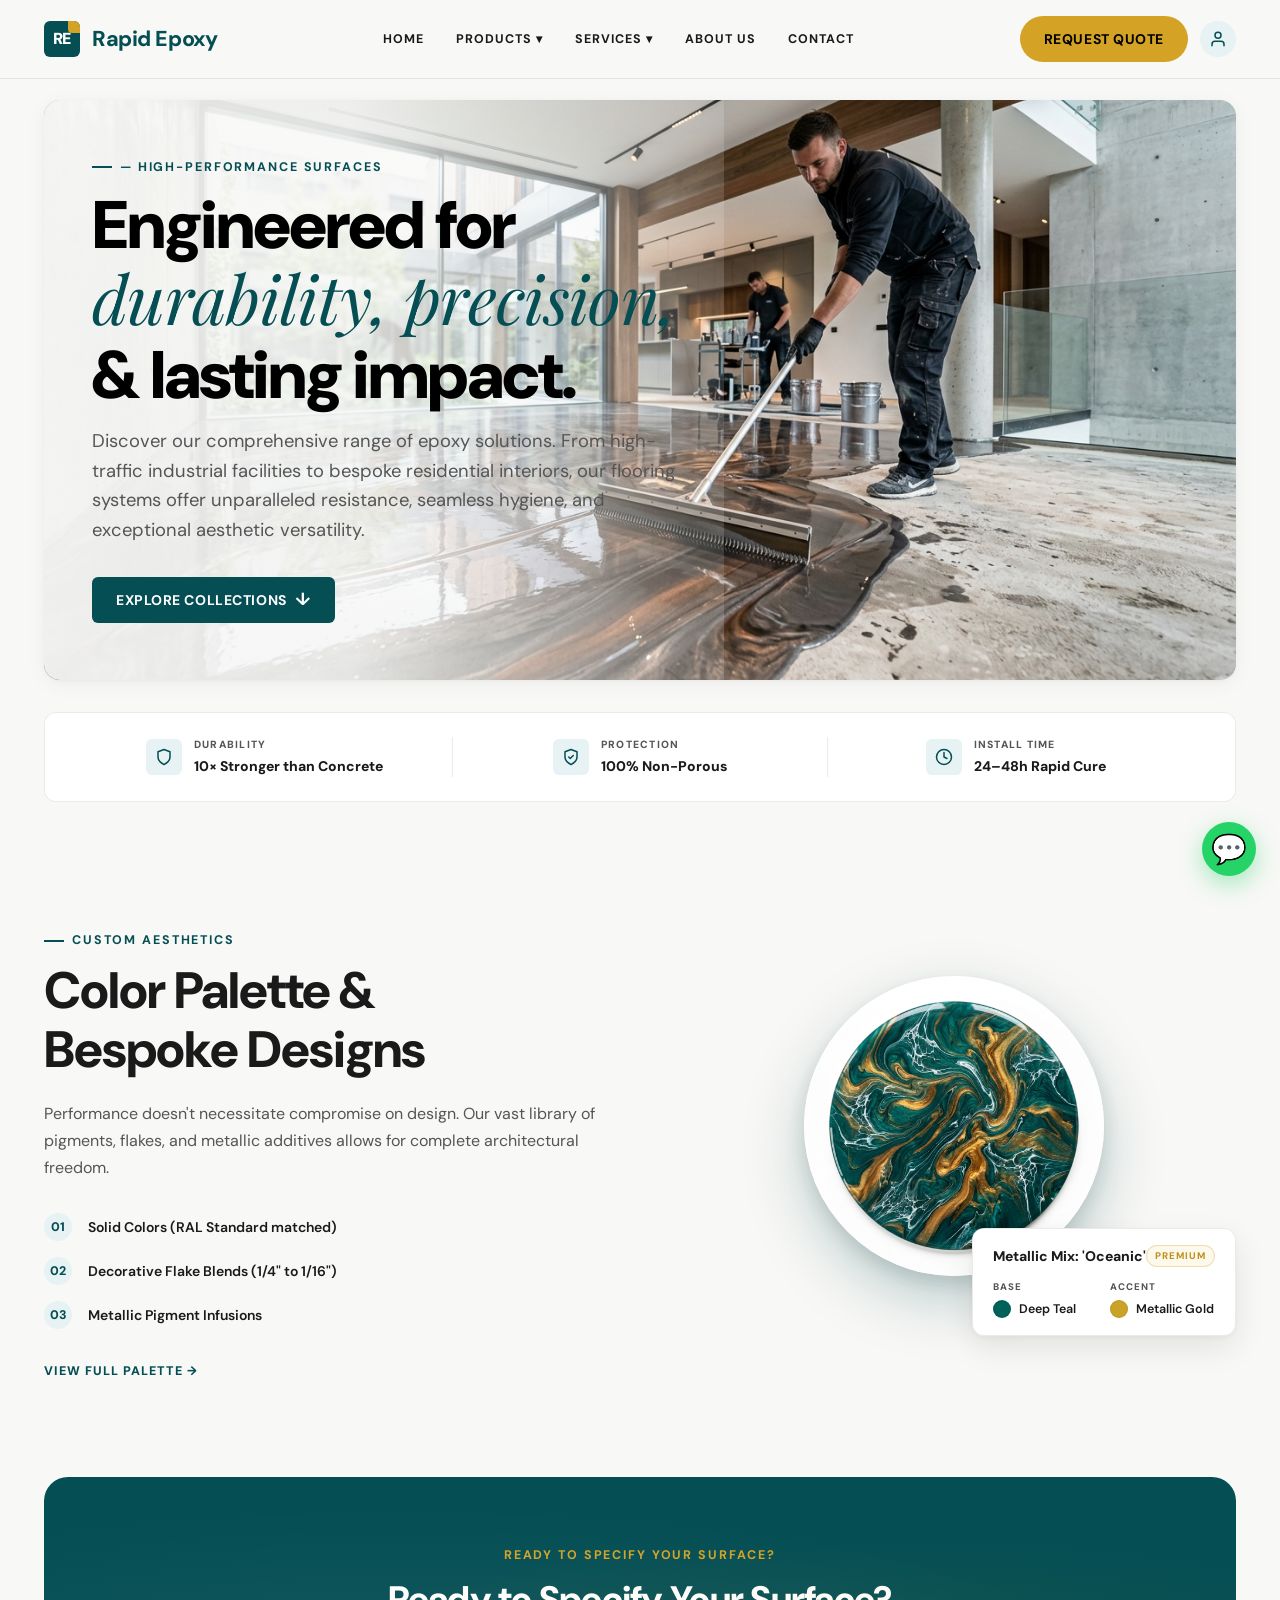
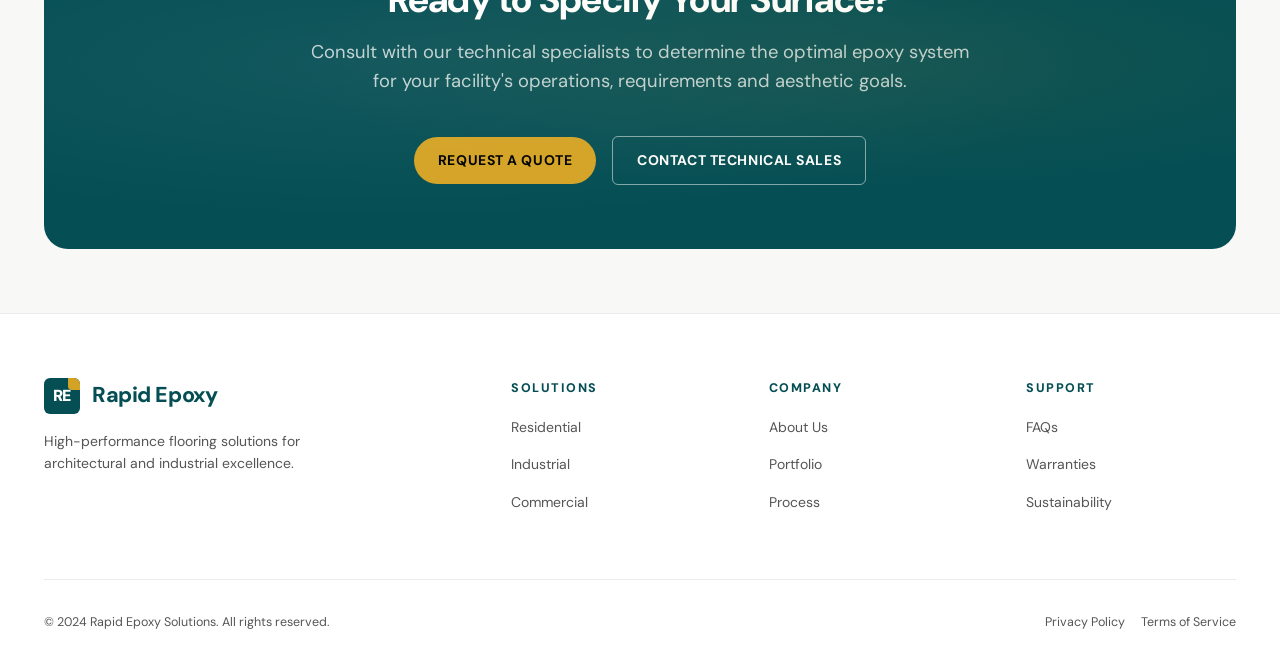
==== index.html @ b54d0909 "hero: two-tone headline font (bold black + Playfair italic teal #044E54)" ====
<!DOCTYPE html>
<html lang="en">
<head>
  <meta charset="UTF-8">
  <meta name="viewport" content="width=device-width, initial-scale=1.0">
  <title>Rapid Epoxy — Home</title>
  <meta name="description" content="Melbourne's trusted epoxy flooring specialists. High-grade garage flake systems, metallic resin pours, and diamond-ground concrete resurfacing with a 10-year warranty.">

  <!-- Google Fonts: DM Sans + Playfair Display (italic accent) -->
  <link rel="preconnect" href="https://fonts.googleapis.com">
  <link rel="preconnect" href="https://fonts.gstatic.com" crossorigin>
  <link href="https://fonts.googleapis.com/css2?family=DM+Sans:ital,opsz,wght@0,9..40,100..1000;1,9..40,100..1000&family=Playfair+Display:ital@1&display=swap" rel="stylesheet">

  <!-- CSS -->
  <link rel="stylesheet" href="css/tokens.css">
  <link rel="stylesheet" href="css/main.css">

  <style>
    /* ─── Homepage-specific styles ─── */

    /* ── Stats Bar ── */
    .stats-bar {
      background: var(--color-surface);
      border: 1px solid var(--color-border);
      border-radius: var(--radius-md);
      padding: var(--space-6) var(--space-8);
      display: flex;
      align-items: center;
      justify-content: center;
      gap: 0;
      margin-top: var(--space-8);
      margin-bottom: var(--space-12);
    }

    .stats-item {
      display: flex;
      align-items: center;
      gap: var(--space-3);
      padding: 0 var(--space-8);
      flex: 1;
      justify-content: center;
    }

    .stats-item + .stats-item {
      border-left: 1px solid var(--color-border);
    }

    .stats-icon {
      width: 36px; height: 36px;
      border-radius: var(--radius-sm);
      background: var(--color-teal-light);
      color: var(--color-teal);
      display: flex;
      align-items: center;
      justify-content: center;
      flex-shrink: 0;
    }

    .stats-icon svg {
      width: 18px; height: 18px;
      stroke: currentColor;
      fill: none;
      stroke-width: 2;
      stroke-linecap: round;
      stroke-linejoin: round;
    }

    .stats-label {
      font-size: 0.65rem;
      font-weight: 800;
      letter-spacing: 0.12em;
      text-transform: uppercase;
      color: var(--color-muted);
      margin-bottom: 1px;
    }

    .stats-value {
      font-size: var(--text-sm);
      font-weight: 800;
      color: var(--color-ink);
    }

    /* ── Application Categories ── */
    .section-categories {
      padding: var(--space-4) 0 var(--space-20);
      background: var(--color-base);
    }

    .categories-header {
      margin-bottom: var(--space-10);
    }

    .categories-grid {
      display: grid;
      grid-template-columns: repeat(3, 1fr);
      gap: var(--space-6);
    }

    .category-card {
      background: var(--color-surface);
      border-radius: var(--radius-md);
      border: 1px solid var(--color-border);
      overflow: hidden;
      box-shadow: var(--shadow-card);
      transition: transform var(--dur-base) var(--ease-out),
                  box-shadow var(--dur-base) var(--ease-out);
      display: flex;
      flex-direction: column;
      text-decoration: none;
    }

    .category-card:hover {
      transform: translateY(-6px);
      box-shadow: var(--shadow-hover);
    }

    .category-img-wrap {
      width: 100%;
      height: 200px;
      overflow: hidden;
    }

    .category-img {
      width: 100%; height: 100%;
      object-fit: cover;
      transition: transform var(--dur-slow) var(--ease-out);
    }

    .category-card:hover .category-img {
      transform: scale(1.06);
    }

    .category-body {
      padding: var(--space-6);
      display: flex;
      flex-direction: column;
      flex: 1;
    }

    .category-title-row {
      display: flex;
      align-items: center;
      justify-content: space-between;
      margin-bottom: var(--space-3);
    }

    .category-title {
      font-size: var(--text-lg);
      font-weight: 800;
      color: var(--color-ink);
    }

    .category-arrow {
      width: 28px; height: 28px;
      border-radius: 50%;
      background: var(--color-teal-light);
      color: var(--color-teal);
      display: flex;
      align-items: center;
      justify-content: center;
      font-size: 0.85rem;
      transition: background var(--dur-fast), color var(--dur-fast);
      flex-shrink: 0;
    }

    .category-card:hover .category-arrow {
      background: var(--color-teal);
      color: #FFF;
    }

    .category-desc {
      font-size: var(--text-sm);
      color: var(--color-muted);
      line-height: 1.55;
      margin-bottom: var(--space-5);
      flex: 1;
    }

    .category-tags {
      display: flex;
      gap: var(--space-2);
      flex-wrap: wrap;
    }

    .category-tag {
      font-size: 0.65rem;
      font-weight: 800;
      letter-spacing: 0.08em;
      text-transform: uppercase;
      padding: 3px 10px;
      border-radius: var(--radius-pill);
      background: var(--color-teal-light);
      color: var(--color-teal);
    }

    .category-tag.tag-gold {
      background: var(--color-gold-light);
      color: var(--color-gold-hover);
    }

    /* ── Colour Palette Section ── */
    .section-palette {
      padding: var(--space-20) 0;
      background: var(--color-base);
    }

    .palette-grid {
      display: grid;
      grid-template-columns: 1fr 1fr;
      gap: var(--space-16);
      align-items: center;
    }

    .palette-content {
      display: flex;
      flex-direction: column;
    }

    .palette-title {
      font-size: var(--text-3xl);
      font-weight: 800;
      color: var(--color-ink);
      letter-spacing: -0.02em;
      line-height: 1.15;
      margin-bottom: var(--space-5);
    }

    .palette-desc {
      font-size: var(--text-base);
      color: var(--color-muted);
      line-height: 1.7;
      margin-bottom: var(--space-8);
    }

    .palette-options {
      display: flex;
      flex-direction: column;
      gap: var(--space-4);
      margin-bottom: var(--space-8);
    }

    .palette-option {
      display: flex;
      align-items: center;
      gap: var(--space-4);
    }

    .palette-option-num {
      width: 28px; height: 28px;
      border-radius: 50%;
      background: var(--color-teal-light);
      color: var(--color-teal);
      font-size: var(--text-xs);
      font-weight: 800;
      display: flex;
      align-items: center;
      justify-content: center;
      flex-shrink: 0;
    }

    .palette-option-text {
      font-size: var(--text-sm);
      font-weight: 600;
      color: var(--color-ink);
    }

    .palette-view-link {
      display: inline-flex;
      align-items: center;
      gap: var(--space-2);
      font-size: var(--text-xs);
      font-weight: 800;
      letter-spacing: 0.08em;
      text-transform: uppercase;
      color: var(--color-teal);
      transition: gap var(--dur-fast);
    }

    .palette-view-link:hover {
      gap: var(--space-3);
    }

    .palette-visual {
      position: relative;
      display: flex;
      align-items: center;
      justify-content: center;
      padding-bottom: 60px;
    }

    .palette-orb {
      width: 300px;
      height: 300px;
      border-radius: 50%;
      overflow: hidden;
      box-shadow: 0 24px 60px rgba(4, 78, 84, 0.25), 0 8px 20px rgba(0,0,0,0.12);
      flex-shrink: 0;
      animation: floatOrb 5s ease-in-out infinite;
    }

    .palette-orb img {
      width: 100%;
      height: 100%;
      object-fit: cover;
    }

    @keyframes floatOrb {
      0%, 100% { transform: translateY(0); }
      50% { transform: translateY(-12px); }
    }

    .palette-chip-card {
      position: absolute;
      bottom: 0;
      right: 0;
      background: var(--color-surface);
      border: 1px solid var(--color-border);
      border-radius: var(--radius-md);
      padding: var(--space-4) var(--space-5);
      box-shadow: var(--shadow-hover);
      min-width: 200px;
    }

    .chip-card-label {
      display: flex;
      align-items: center;
      justify-content: space-between;
      margin-bottom: var(--space-3);
    }

    .chip-card-name {
      font-size: var(--text-sm);
      font-weight: 800;
      color: var(--color-ink);
    }

    .chip-badge-premium {
      font-size: 0.6rem;
      font-weight: 800;
      letter-spacing: 0.1em;
      text-transform: uppercase;
      background: var(--color-gold-light);
      color: var(--color-gold-hover);
      padding: 2px 8px;
      border-radius: var(--radius-pill);
      border: 1px solid rgba(212,163,37,0.3);
    }

    .chip-swatches {
      display: grid;
      grid-template-columns: 1fr 1fr;
      gap: var(--space-3);
    }

    .chip-swatch-group {
      display: flex;
      flex-direction: column;
      gap: var(--space-1);
    }

    .chip-swatch-label {
      font-size: 0.6rem;
      font-weight: 800;
      letter-spacing: 0.1em;
      text-transform: uppercase;
      color: var(--color-muted);
    }

    .chip-swatch {
      display: flex;
      align-items: center;
      gap: var(--space-2);
    }

    .chip-dot {
      width: 18px; height: 18px;
      border-radius: 50%;
      border: 1px solid var(--color-border);
      flex-shrink: 0;
    }

    .chip-dot-label {
      font-size: var(--text-xs);
      font-weight: 600;
      color: var(--color-ink);
    }

    /* ── CTA Banner ── */
    .section-cta {
      padding: var(--space-4) 0 var(--space-16);
      background: var(--color-base);
    }

    .cta-container {
      background: var(--color-teal);
      border-radius: var(--radius-xl);
      padding: var(--space-16) var(--space-12);
      text-align: center;
      position: relative;
      overflow: hidden;
    }

    .cta-container::before {
      content: '';
      position: absolute;
      inset: 0;
      background: radial-gradient(ellipse at 30% 50%, rgba(255,255,255,0.06) 0%, transparent 60%),
                  radial-gradient(ellipse at 70% 50%, rgba(212,163,37,0.08) 0%, transparent 50%);
      pointer-events: none;
    }

    .cta-eyebrow {
      display: inline-block;
      font-size: var(--text-xs);
      font-weight: 700;
      letter-spacing: 0.15em;
      text-transform: uppercase;
      color: var(--color-gold);
      margin-bottom: var(--space-3);
    }

    .cta-title {
      font-size: var(--text-2xl);
      font-weight: 800;
      color: #FFFFFF;
      line-height: 1.2;
      margin-bottom: var(--space-4);
      letter-spacing: -0.02em;
    }

    .cta-desc {
      font-size: var(--text-md);
      color: rgba(255,255,255,0.75);
      max-width: 52ch;
      margin: 0 auto var(--space-10);
      line-height: 1.6;
    }

    .cta-actions {
      display: flex;
      align-items: center;
      justify-content: center;
      gap: var(--space-4);
      flex-wrap: wrap;
    }

    .btn-outline-white {
      border: 1.5px solid rgba(255,255,255,0.5);
      color: #FFFFFF;
      background: transparent;
    }

    .btn-outline-white:hover {
      border-color: #FFFFFF;
      background: rgba(255,255,255,0.1);
      transform: translateY(-2px);
    }

    /* Responsive */
    @media (max-width: 1024px) {
      .palette-grid { grid-template-columns: 1fr; gap: var(--space-10); }
      .palette-orb { width: 240px; height: 240px; }
    }

    @media (max-width: 768px) {
      /* stats-bar: centered column with proper spacing */
      .stats-bar {
        display: flex;
        flex-direction: column;
        align-items: center;
        gap: 0;
        padding: 8px 16px;
        margin-top: 20px;
        margin-bottom: 24px;
        border-radius: var(--radius-md);
      }

      .stats-item {
        display: flex;
        flex-direction: column;
        align-items: center;
        justify-content: center;
        text-align: center;
        gap: 0;
        padding: 40px 16px 28px;   /* big top gap (divider→icon), smaller bottom */
        flex: none;
        width: 100%;
        border-left: none;
        position: relative;
      }

      .stats-item + .stats-item {
        border-left: none;
      }

      /* Centered divider line between each stat */
      .stats-item:not(:last-child)::after {
        content: '';
        position: absolute;
        bottom: 0;
        left: 20%;
        width: 60%;
        height: 1px;
        background: var(--color-border);
      }

      .stats-icon {
        width: 36px;
        height: 36px;
        margin-bottom: 6px;   /* tight icon-to-label gap */
      }

      .stats-icon svg {
        width: 16px;
        height: 16px;
      }

      .stats-label {
        font-size: 0.6rem;
        letter-spacing: 0.12em;
        margin-bottom: 4px;
        text-align: center;
      }

      .stats-value {
        font-size: var(--text-sm);
        font-weight: 800;
        text-align: center;
        line-height: 1.3;
      }

      /* other sections */
      .categories-grid { grid-template-columns: 1fr; }
      .palette-orb { width: 200px; height: 200px; }
      .palette-chip-card { position: static; margin-top: var(--space-6); }
      .palette-visual { padding-bottom: 0; flex-direction: column; }
      .section-categories { padding: var(--space-10) 0 var(--space-14); }
      .section-palette { padding: var(--space-10) 0; }
      .section-cta { padding: var(--space-4) 0 var(--space-10); }
    }
  </style>
</head>
<body>

  <!-- ═══════════════════════════════════════
       HEADER & NAVIGATION
  ═══════════════════════════════════════ -->
  <header class="site-header" id="header">
    <div class="container header-inner">
      <!-- Logo -->
      <a href="index.html" class="logo-brand" aria-label="Rapid Epoxy Home">
        <div class="logo-monogram">RE</div>
        <span>Rapid Epoxy</span>
      </a>

      <!-- Desktop Nav -->
      <nav aria-label="Primary Navigation">
        <ul class="nav-menu">
          <li><a href="index.html" class="nav-link active">Home</a></li>
          <li><a href="products.html" class="nav-link">Products ▾</a></li>
          <li><a href="services.html" class="nav-link">Services ▾</a></li>
          <li><a href="about.html" class="nav-link">About Us</a></li>
          <li><a href="contact.html" class="nav-link">Contact</a></li>
        </ul>
      </nav>

      <!-- Header Actions -->
      <div style="display:flex; align-items:center; gap:var(--space-3);">
        <a href="contact.html" class="btn btn-gold">Request Quote</a>
        <!-- Avatar icon -->
        <a href="account.html" style="width:36px;height:36px;border-radius:50%;background:var(--color-teal-light);display:flex;align-items:center;justify-content:center;cursor:pointer;text-decoration:none;" aria-label="Account">
          <svg width="18" height="18" viewBox="0 0 24 24" fill="none" stroke="var(--color-teal)" stroke-width="2" stroke-linecap="round" stroke-linejoin="round">
            <path d="M20 21v-2a4 4 0 0 0-4-4H8a4 4 0 0 0-4 4v2"/><circle cx="12" cy="7" r="4"/>
          </svg>
        </a>
      </div>

      <!-- Mobile Toggle -->
      <button class="mobile-toggle nav-toggle" id="mobileToggle" aria-label="Toggle mobile menu">
        <svg id="iconHamburger" width="20" height="20" viewBox="0 0 24 24" fill="none" stroke="currentColor" stroke-width="2.5" stroke-linecap="round" stroke-linejoin="round">
          <line x1="3" y1="6" x2="21" y2="6"/><line x1="3" y1="12" x2="21" y2="12"/><line x1="3" y1="18" x2="21" y2="18"/>
        </svg>
        <svg id="iconClose" width="20" height="20" viewBox="0 0 24 24" fill="none" stroke="currentColor" stroke-width="2.5" stroke-linecap="round" stroke-linejoin="round" style="display:none;">
          <line x1="18" y1="6" x2="6" y2="18"/><line x1="6" y1="6" x2="18" y2="18"/>
        </svg>
      </button>
    </div>
  </header>

  <!-- Mobile Menu Drawer Overlay -->
  <div class="mobile-menu-overlay mobile-nav" id="mobileMenu">
    <a href="index.html" class="mobile-nav-link">Home</a>
    <a href="products.html" class="mobile-nav-link">Products &amp; Finishes</a>
    <a href="services.html" class="mobile-nav-link">Our Services</a>
    <a href="about.html" class="mobile-nav-link">About Us</a>
    <a href="contact.html" class="mobile-nav-link">Contact Us</a>
    <a href="contact.html" class="btn btn-gold" style="margin-top:var(--space-4);">Request Quote</a>
  </div>

  <main id="main-content">

    <!-- ═══════════════════════════════════════
         HERO SECTION
    ═══════════════════════════════════════ -->
    <section class="hero-section" id="hero">
      <div class="container">

        <!-- Hero Media Wrap -->
        <div class="hero-media-wrap">
          <img src="img/hero_epoxy.jpg" alt="Architectural Metallic Epoxy Floor Pour" class="hero-img">

          <div class="hero-overlay-content">
            <span class="eyebrow">— High-Performance Surfaces</span>
            <h1 class="hero-headline">Engineered for<br><span class="hero-headline-script">durability, precision,</span><br>& lasting impact.</h1>
            <p class="hero-sub">
              Discover our comprehensive range of epoxy solutions. From high-traffic industrial facilities to bespoke residential interiors, our flooring systems offer unparalleled resistance, seamless hygiene, and exceptional aesthetic versatility.
            </p>
            <div>
              <a href="products.html" class="btn btn-teal">
                Explore Collections <span style="font-size:1.1rem; line-height:1;">↓</span>
              </a>
            </div>
          </div>
        </div>

        <!-- Stats Bar -->
        <div class="stats-bar reveal" data-delay="1">
          <div class="stats-item">
            <div class="stats-icon">
              <svg viewBox="0 0 24 24"><path d="M12 22s8-4 8-10V5l-8-3-8 3v7c0 6 8 10 8 10z"/></svg>
            </div>
            <div>
              <div class="stats-label">Durability</div>
              <div class="stats-value">10× Stronger than Concrete</div>
            </div>
          </div>

          <div class="stats-item">
            <div class="stats-icon">
              <svg viewBox="0 0 24 24"><path d="M12 22s8-4 8-10V5l-8-3-8 3v7c0 6 8 10 8 10z"/><path d="M9 12l2 2 4-4"/></svg>
            </div>
            <div>
              <div class="stats-label">Protection</div>
              <div class="stats-value">100% Non-Porous</div>
            </div>
          </div>

          <div class="stats-item">
            <div class="stats-icon">
              <svg viewBox="0 0 24 24"><circle cx="12" cy="12" r="10"/><polyline points="12 6 12 12 16 14"/></svg>
            </div>
            <div>
              <div class="stats-label">Install Time</div>
              <div class="stats-value">24–48h Rapid Cure</div>
            </div>
          </div>
        </div>

      </div>
    </section>


    <!-- ═══════════════════════════════════════
         COLOUR PALETTE & BESPOKE DESIGNS
    ═══════════════════════════════════════ -->
    <section class="section-palette" id="palette">
      <div class="container">
        <div class="palette-grid">

          <!-- Content -->
          <div class="palette-content reveal">
            <span class="eyebrow">Custom Aesthetics</span>
            <h2 class="palette-title">Color Palette &amp;<br>Bespoke Designs</h2>
            <p class="palette-desc">
              Performance doesn't necessitate compromise on design. Our vast library of pigments, flakes, and metallic additives allows for complete architectural freedom.
            </p>

            <div class="palette-options">
              <div class="palette-option">
                <div class="palette-option-num">01</div>
                <span class="palette-option-text">Solid Colors (RAL Standard matched)</span>
              </div>
              <div class="palette-option">
                <div class="palette-option-num">02</div>
                <span class="palette-option-text">Decorative Flake Blends (1/4&quot; to 1/16&quot;)</span>
              </div>
              <div class="palette-option">
                <div class="palette-option-num">03</div>
                <span class="palette-option-text">Metallic Pigment Infusions</span>
              </div>
            </div>

            <a href="products.html#colours" class="palette-view-link">
              View Full Palette →
            </a>
          </div>

          <!-- Visual -->
          <div class="palette-visual reveal" data-delay="2">
            <div class="palette-orb">
              <img src="img/metallic_epoxy.jpg" alt="Metallic Oceanic Epoxy Resin Mix">
            </div>

            <!-- Floating colour chip card -->
            <div class="palette-chip-card">
              <div class="chip-card-label">
                <span class="chip-card-name">Metallic Mix: 'Oceanic'</span>
                <span class="chip-badge-premium">Premium</span>
              </div>
              <div class="chip-swatches">
                <div class="chip-swatch-group">
                  <span class="chip-swatch-label">Base</span>
                  <div class="chip-swatch">
                    <div class="chip-dot" style="background:#00605A;"></div>
                    <span class="chip-dot-label">Deep Teal</span>
                  </div>
                </div>
                <div class="chip-swatch-group">
                  <span class="chip-swatch-label">Accent</span>
                  <div class="chip-swatch">
                    <div class="chip-dot" style="background:#C9A227;"></div>
                    <span class="chip-dot-label">Metallic Gold</span>
                  </div>
                </div>
              </div>
            </div>
          </div>

        </div>
      </div>
    </section>

    <!-- ═══════════════════════════════════════
         CTA BANNER
    ═══════════════════════════════════════ -->
    <section class="section-cta" id="cta">
      <div class="container">
        <div class="cta-container reveal">
          <span class="cta-eyebrow">Ready to specify your surface?</span>
          <h2 class="cta-title">Ready to Specify Your Surface?</h2>
          <p class="cta-desc">
            Consult with our technical specialists to determine the optimal epoxy system for your facility's operations, requirements and aesthetic goals.
          </p>
          <div class="cta-actions">
            <a href="about.html#contact" class="btn btn-gold">Request a Quote</a>
            <a href="about.html#contact" class="btn btn-outline-white">Contact Technical Sales</a>
          </div>
        </div>
      </div>
    </section>

  </main>

  <!-- ═══════════════════════════════════════
       FOOTER
  ═══════════════════════════════════════ -->
  <footer class="site-footer">
    <div class="container">

      <div class="footer-grid">

        <!-- Brand Info -->
        <div>
          <a href="index.html" class="logo-brand">
            <div class="logo-monogram">RE</div>
            <span>Rapid Epoxy</span>
          </a>
          <p class="footer-brand-desc">
            High-performance flooring solutions for architectural and industrial excellence.
          </p>
        </div>

        <!-- Solutions Column -->
        <div>
          <h4 class="footer-col-title">Solutions</h4>
          <ul class="footer-links">
            <li><a href="products.html">Residential</a></li>
            <li><a href="services.html">Industrial</a></li>
            <li><a href="services.html">Commercial</a></li>
          </ul>
        </div>

        <!-- Company Column -->
        <div>
          <h4 class="footer-col-title">Company</h4>
          <ul class="footer-links">
            <li><a href="about.html">About Us</a></li>
            <li><a href="products.html#packages">Portfolio</a></li>
            <li><a href="services.html#prep">Process</a></li>
          </ul>
        </div>

        <!-- Support Column -->
        <div>
          <h4 class="footer-col-title">Support</h4>
          <ul class="footer-links">
            <li><a href="about.html#contact">FAQs</a></li>
            <li><a href="about.html#contact">Warranties</a></li>
            <li><a href="about.html">Sustainability</a></li>
          </ul>
        </div>

      </div>

      <!-- Bottom Bar -->
      <div class="footer-bottom">
        <span>&copy; 2024 Rapid Epoxy Solutions. All rights reserved.</span>
        <div style="display:flex; gap:var(--space-4);">
          <a href="#">Privacy Policy</a>
          <a href="#">Terms of Service</a>
        </div>
      </div>

    </div>
  </footer>

  <!-- ═══════════════════════════════════════
       FLOATING WHATSAPP BUTTON
  ═══════════════════════════════════════ -->
  <a href="https://wa.me/61390004821?text=Hi%20Rapid%20Epoxy%2C%20I'm%20interested%20in%20a%20quote%20for%20my%20floor."
     target="_blank"
     rel="noopener"
     class="floating-whatsapp-btn"
     aria-label="Chat on WhatsApp">
    💬
  </a>

  <!-- JS Script -->
  <script>
    // Header shadow on scroll
    const header = document.getElementById('header');
    if (header) {
      window.addEventListener('scroll', () => {
        if (window.scrollY > 20) {
          header.classList.add('scrolled');
        } else {
          header.classList.remove('scrolled');
        }
      });
    }

    // Mobile Menu Toggle Drawer
    const mobileToggle = document.getElementById('mobileToggle');
    const mobileMenu   = document.getElementById('mobileMenu');
    const iconHamburger = document.getElementById('iconHamburger');
    const iconClose     = document.getElementById('iconClose');
    if (mobileToggle && mobileMenu) {
      mobileToggle.addEventListener('click', () => {
        const isOpen = mobileMenu.classList.toggle('is-active');
        if (iconHamburger) iconHamburger.style.display = isOpen ? 'none' : '';
        if (iconClose)     iconClose.style.display     = isOpen ? '' : 'none';
      });

      // Close menu on link click
      document.querySelectorAll('.mobile-nav-link').forEach(link => {
        link.addEventListener('click', () => {
          mobileMenu.classList.remove('is-active');
          if (iconHamburger) iconHamburger.style.display = '';
          if (iconClose)     iconClose.style.display     = 'none';
        });
      });
    }

    // Scroll Reveal Observer
    const revealEls = document.querySelectorAll('.reveal');
    if (revealEls.length) {
      const revealObserver = new IntersectionObserver((entries) => {
        entries.forEach(entry => {
          if (entry.isIntersecting) {
            entry.target.classList.add('is-visible');
            revealObserver.unobserve(entry.target);
          }
        });
      }, { threshold: 0.1, rootMargin: '0px 0px -40px 0px' });

      revealEls.forEach(el => revealObserver.observe(el));
    }

    // Form Submit Handler
    function handleFormSubmit(e) {
      e.preventDefault();
      alert('Thank you for reaching out to Rapid Epoxy! We have received your inquiry and will contact you within 2 hours.');
    }

    // Send Form Details via WhatsApp Redirect
    function sendViaWhatsApp() {
      const name    = document.getElementById('fullName')       ? document.getElementById('fullName').value       : '';
      const phone   = document.getElementById('phoneNumber')    ? document.getElementById('phoneNumber').value    : '';
      const service = document.getElementById('serviceType')    ? document.getElementById('serviceType').value    : '';
      const details = document.getElementById('projectDetails') ? document.getElementById('projectDetails').value : '';

      const msg = 'Hi Rapid Epoxy! My name is ' + (name || 'Customer') + ' (' + (phone || 'N/A') + '). I am interested in ' + (service || 'a quote') + '. Details: ' + (details || 'General inquiry');
      const encodedMsg = encodeURIComponent(msg);
      window.open('https://wa.me/61390004821?text=' + encodedMsg, '_blank');
    }
  </script>
</body>
</html>
---- css/tokens.css ----
/* Design Tokens — Rapid Epoxy (Clean Architectural Minimal) */
:root {
  /* ─── Color Palette ─── */
  --color-base:       #F8F8F6;   /* warm light off-white background */
  --color-surface:    #FFFFFF;   /* pure white card background */
  --color-surface-sub:#F3F3F0;   /* subtle elevated surface */
  
  --color-teal:       #044E54;   /* dark teal primary brand */
  --color-teal-dark:  #023539;   /* deeper teal */
  --color-teal-light: #E6F2F3;   /* light teal accent background */
  
  --color-gold:       #D4A325;   /* mustard gold accent button */
  --color-gold-hover: #BF901C;   /* darker gold on hover */
  --color-gold-light: #FDF8EC;   /* pale gold background badge */
  
  --color-whatsapp:   #25D366;   /* vibrant whatsapp green */
  --color-whatsapp-dark:#1DA851;
  
  --color-ink:        #1A1A1A;   /* dark charcoal title text */
  --color-muted:      #555555;   /* muted body copy */
  --color-secondary:  #777777;   /* secondary text */
  --color-border:     rgba(0, 0, 0, 0.08); /* light subtle border */
  --color-border-dark:rgba(255, 255, 255, 0.12);

  /* ─── Typography ─── */
  --font-sans: 'DM Sans', -apple-system, BlinkMacSystemFont, 'Segoe UI', Roboto, Helvetica, Arial, sans-serif;

  /* Type scale */
  --text-xs:    clamp(0.7rem, 0.65vw + 0.5rem, 0.781rem);
  --text-sm:    clamp(0.813rem, 0.75vw + 0.6rem, 0.875rem);
  --text-base:  clamp(0.938rem, 0.9vw + 0.7rem, 1rem);
  --text-md:    clamp(1.05rem, 1vw + 0.75rem, 1.15rem);
  --text-lg:    clamp(1.2rem, 1.5vw + 0.8rem, 1.35rem);
  --text-xl:    clamp(1.4rem, 2vw + 1rem, 1.75rem);
  --text-2xl:   clamp(1.8rem, 3vw + 1rem, 2.3rem);
  --text-3xl:   clamp(2.2rem, 4vw + 1rem, 3.2rem);
  --text-hero:  clamp(2.5rem, 6vw + 1rem, 4.2rem);

  /* ─── Spacing ─── */
  --space-1:   0.25rem;
  --space-2:   0.5rem;
  --space-3:   0.75rem;
  --space-4:   1rem;
  --space-5:   1.25rem;
  --space-6:   1.5rem;
  --space-8:   2rem;
  --space-10:  2.5rem;
  --space-12:  3rem;
  --space-16:  4rem;
  --space-20:  5rem;
  --space-24:  6rem;
  --space-32:  8rem;

  /* ─── Borders & Radii ─── */
  --radius-sm:  6px;
  --radius-md:  12px;
  --radius-lg:  16px;
  --radius-xl:  24px;
  --radius-pill: 9999px;

  /* ─── Motion ─── */
  --ease-out:    cubic-bezier(0.16, 1, 0.3, 1);
  --dur-fast:   150ms;
  --dur-base:   300ms;
  --dur-slow:   500ms;

  /* ─── Shadows ─── */
  --shadow-card: 0 4px 20px rgba(0, 0, 0, 0.05), 0 1px 3px rgba(0, 0, 0, 0.03);
  --shadow-hover: 0 12px 32px rgba(0, 0, 0, 0.09), 0 2px 6px rgba(0, 0, 0, 0.04);
  --shadow-teal: 0 8px 24px rgba(4, 78, 84, 0.25);
  --shadow-gold: 0 8px 24px rgba(212, 163, 37, 0.3);

  /* ─── Z-Index ─── */
  --z-header:  100;
  --z-modal:   200;
  --z-float:   999;
}
---- css/main.css ----
/* ─── Main Styles — Rapid Epoxy ─── */

/* ═══════════════════════════════════════════
   BASE & RESET
═══════════════════════════════════════════ */
*, *::before, *::after {
  box-sizing: border-box;
  margin: 0;
  padding: 0;
}

html {
  scroll-behavior: smooth;
  font-size: 16px;
}

body {
  font-family: var(--font-sans);
  font-size: var(--text-base);
  color: var(--color-ink);
  background-color: var(--color-base);
  line-height: 1.6;
  overflow-x: hidden;
  -webkit-font-smoothing: antialiased;
}

a {
  color: inherit;
  text-decoration: none;
}

button, input, select, textarea {
  font-family: inherit;
  font-size: inherit;
}

button {
  cursor: pointer;
  border: none;
  background: none;
}

img {
  max-width: 100%;
  height: auto;
  display: block;
}

/* Container */
.container {
  max-width: 1240px;
  margin: 0 auto;
  padding: 0 var(--space-6);
}

/* Typography utilities */
.eyebrow {
  display: inline-block;
  font-size: var(--text-xs);
  font-weight: 700;
  letter-spacing: 0.15em;
  text-transform: uppercase;
  color: var(--color-teal);
  margin-bottom: var(--space-3);
  position: relative;
}

.eyebrow::before {
  content: '';
  display: inline-block;
  width: 20px;
  height: 2px;
  background: var(--color-teal);
  vertical-align: middle;
  margin-right: var(--space-2);
}

.section-title {
  font-size: var(--text-3xl);
  font-weight: 800;
  letter-spacing: -0.02em;
  color: var(--color-ink);
  line-height: 1.15;
}

.section-desc {
  font-size: var(--text-md);
  color: var(--color-muted);
  max-width: 58ch;
  margin-top: var(--space-3);
  font-weight: 400;
}

/* ═══════════════════════════════════════════
   BUTTONS
═══════════════════════════════════════════ */
.btn {
  display: inline-flex;
  align-items: center;
  justify-content: center;
  gap: var(--space-2);
  padding: 0.75rem 1.5rem;
  font-size: var(--text-sm);
  font-weight: 700;
  letter-spacing: 0.04em;
  text-transform: uppercase;
  border-radius: var(--radius-sm);
  transition: all var(--dur-base) var(--ease-out);
}

.btn-gold {
  background-color: var(--color-gold);
  color: #000000;
  border-radius: var(--radius-pill);
}

.btn-gold:hover {
  background-color: var(--color-gold-hover);
  transform: translateY(-2px);
  box-shadow: var(--shadow-gold);
}

.btn-teal {
  background-color: var(--color-teal);
  color: #FFFFFF;
}

.btn-teal:hover {
  background-color: var(--color-teal-dark);
  transform: translateY(-2px);
  box-shadow: var(--shadow-teal);
}

.btn-whatsapp {
  background-color: var(--color-whatsapp);
  color: #FFFFFF;
  border-radius: var(--radius-sm);
}

.btn-whatsapp:hover {
  background-color: var(--color-whatsapp-dark);
  transform: translateY(-2px);
  box-shadow: 0 6px 20px rgba(37, 211, 102, 0.3);
}

.btn-outline-teal {
  border: 1.5px solid var(--color-teal);
  color: var(--color-teal);
  background: transparent;
}

.btn-outline-teal:hover {
  background: var(--color-teal);
  color: #FFFFFF;
}


/* ═══════════════════════════════════════════
   HEADER & NAV
═══════════════════════════════════════════ */
.site-header {
  position: fixed;
  top: 0; left: 0; right: 0;
  z-index: var(--z-header);
  background: rgba(248, 248, 246, 0.92);
  backdrop-filter: blur(12px);
  border-bottom: 1px solid var(--color-border);
  padding: var(--space-4) 0;
  transition: all var(--dur-base) var(--ease-out);
}

.site-header.scrolled {
  box-shadow: 0 4px 20px rgba(0,0,0,0.05);
}

.header-inner {
  display: flex;
  align-items: center;
  justify-content: space-between;
}

/* Brand Logo */
.logo-brand {
  display: flex;
  align-items: center;
  gap: var(--space-3);
  font-weight: 800;
  font-size: 1.35rem;
  color: var(--color-teal);
  letter-spacing: -0.02em;
}

.logo-monogram {
  width: 36px; height: 36px;
  background: var(--color-teal);
  color: #FFFFFF;
  border-radius: var(--radius-sm);
  display: flex;
  align-items: center;
  justify-content: center;
  font-weight: 900;
  font-size: 1rem;
  letter-spacing: -0.05em;
  position: relative;
  overflow: hidden;
}

.logo-monogram::after {
  content: '';
  position: absolute;
  top: 0; right: 0;
  width: 12px; height: 12px;
  background: var(--color-gold);
  border-bottom-left-radius: 4px;
}

/* Nav links */
.nav-menu {
  display: flex;
  align-items: center;
  gap: var(--space-8);
  list-style: none;
}

.nav-link {
  font-size: var(--text-xs);
  font-weight: 700;
  text-transform: uppercase;
  letter-spacing: 0.08em;
  color: var(--color-ink);
  display: flex;
  align-items: center;
  gap: 4px;
  transition: color var(--dur-fast);
}

.nav-link:hover {
  color: var(--color-teal);
}

.nav-dropdown-icon {
  font-size: 0.65rem;
  opacity: 0.6;
}

.mobile-toggle {
  display: none;
  font-size: 1.5rem;
  color: var(--color-teal);
}


/* ═══════════════════════════════════════════
   HERO SECTION
═══════════════════════════════════════════ */
.hero-section {
  position: relative;
  padding-top: 100px;
  background-color: var(--color-base);
  overflow: hidden;
}

.hero-media-wrap {
  position: relative;
  width: 100%;
  min-height: 580px;
  border-radius: var(--radius-lg);
  overflow: hidden;
  box-shadow: var(--shadow-card);
}

.hero-img {
  position: absolute;
  inset: 0;
  width: 100%;
  height: 100%;
  object-fit: cover;
}

.hero-overlay-content {
  position: relative;
  z-index: 2;
  min-height: 580px;
  background: linear-gradient(90deg, rgba(248, 248, 246, 0.95) 0%, rgba(248, 248, 246, 0.88) 45%, rgba(248, 248, 246, 0.15) 100%);
  display: flex;
  flex-direction: column;
  justify-content: center;
  padding: var(--space-12);
  max-width: 680px;
}

.hero-headline {
  font-size: var(--text-hero);
  font-weight: 900;
  line-height: 1.08;
  letter-spacing: -0.03em;
  color: #000000;
  margin-bottom: var(--space-4);
  text-shadow: none;
}

.hero-headline-script {
  font-family: 'Playfair Display', serif;
  font-style: italic;
  font-weight: 400;
  letter-spacing: -0.01em;
  color: #044E54;
  display: inline-block;
}

.hero-sub {
  font-size: var(--text-md);
  color: var(--color-muted);
  line-height: 1.6;
  margin-bottom: var(--space-8);
  max-width: 46ch;
}

/* 3 Cards under Hero (Cleanly positioned below hero banner) */
.hero-cards-grid {
  display: grid;
  grid-template-columns: repeat(3, 1fr);
  gap: var(--space-6);
  margin-top: var(--space-8);
  position: relative;
  z-index: 10;
}

.hero-card {
  background: var(--color-surface);
  border-radius: var(--radius-md);
  padding: var(--space-8);
  box-shadow: var(--shadow-card);
  transition: transform var(--dur-base) var(--ease-out), box-shadow var(--dur-base) var(--ease-out);
  display: flex;
  flex-direction: column;
  justify-content: space-between;
}

.hero-card:hover {
  transform: translateY(-6px);
  box-shadow: var(--shadow-hover);
}

.hero-card.card-featured {
  background-color: var(--color-teal);
  color: #FFFFFF;
}

.hero-card-icon {
  width: 46px; height: 46px;
  border-radius: var(--radius-sm);
  background: var(--color-teal-light);
  color: var(--color-teal);
  display: flex;
  align-items: center;
  justify-content: center;
  margin-bottom: var(--space-6);
}

.hero-card-icon svg {
  width: 22px; height: 22px;
  stroke: currentColor;
  fill: none;
  stroke-width: 2;
  stroke-linecap: round;
  stroke-linejoin: round;
}

.hero-card.card-featured .hero-card-icon {
  background: rgba(255, 255, 255, 0.15);
  color: #FFFFFF;
}

.hero-card-title {
  font-size: var(--text-lg);
  font-weight: 700;
  margin-bottom: var(--space-2);
}

/* Authentic Trust Bar */
.trust-bar {
  display: flex;
  align-items: center;
  justify-content: center;
  gap: var(--space-8);
  flex-wrap: wrap;
  padding: var(--space-6) var(--space-8);
  background: var(--color-surface);
  border: 1px solid var(--color-border);
  border-radius: var(--radius-md);
  margin-top: var(--space-8);
  margin-bottom: var(--space-12);
}

.trust-item {
  display: flex;
  align-items: center;
  gap: var(--space-3);
  font-size: var(--text-xs);
  font-weight: 700;
  color: var(--color-ink);
  letter-spacing: 0.02em;
}

.trust-item svg {
  width: 18px; height: 18px;
  stroke: var(--color-teal);
  fill: none;
  stroke-width: 2;
}

.hero-card-desc {
  font-size: var(--text-sm);
  color: var(--color-muted);
  line-height: 1.55;
  margin-bottom: var(--space-6);
}

.hero-card.card-featured .hero-card-desc {
  color: rgba(255, 255, 255, 0.8);
}

.hero-card-link {
  font-size: var(--text-xs);
  font-weight: 800;
  letter-spacing: 0.08em;
  text-transform: uppercase;
  color: var(--color-teal);
  display: inline-flex;
  align-items: center;
  gap: var(--space-2);
}

.hero-card.card-featured .hero-card-link {
  color: #FFFFFF;
}

/* Floating Logo Badge under cards */
.floating-badge-wrap {
  display: flex;
  justify-content: center;
  margin-top: var(--space-12);
  margin-bottom: var(--space-16);
}

.floating-badge {
  background: var(--color-surface);
  border: 1px solid var(--color-border);
  padding: var(--space-4) var(--space-8);
  border-radius: var(--radius-md);
  box-shadow: var(--shadow-card);
  display: flex;
  align-items: center;
  gap: var(--space-4);
}

.badge-logo {
  width: 48px; height: 48px;
  background: var(--color-teal);
  border-radius: var(--radius-sm);
  display: flex;
  align-items: center;
  justify-content: center;
  color: #FFFFFF;
  font-weight: 900;
  font-size: 1.3rem;
}


/* ═══════════════════════════════════════════
   POPULAR GARAGE PACKAGES
═══════════════════════════════════════════ */
.section-packages {
  padding: var(--space-20) 0;
  background-color: var(--color-base);
}

.packages-header {
  display: flex;
  align-items: flex-end;
  justify-content: space-between;
  margin-bottom: var(--space-12);
}

.packages-tabs {
  display: flex;
  gap: var(--space-2);
  background: rgba(0, 0, 0, 0.04);
  padding: 4px;
  border-radius: var(--radius-sm);
}

.tab-btn {
  padding: 0.6rem 1.25rem;
  font-size: var(--text-xs);
  font-weight: 800;
  letter-spacing: 0.06em;
  text-transform: uppercase;
  border-radius: var(--radius-sm);
  color: var(--color-muted);
  transition: all var(--dur-fast);
}

.tab-btn.active {
  background: var(--color-teal);
  color: #FFFFFF;
  box-shadow: 0 2px 8px rgba(4, 78, 84, 0.2);
}

.packages-grid {
  display: grid;
  grid-template-columns: repeat(2, 1fr);
  gap: var(--space-8);
}

.package-card {
  background: var(--color-surface);
  border-radius: var(--radius-lg);
  padding: var(--space-10);
  box-shadow: var(--shadow-card);
  position: relative;
  display: flex;
  flex-direction: column;
  border: 1px solid var(--color-border);
  transition: transform var(--dur-base), box-shadow var(--dur-base);
}

.package-card:hover {
  transform: translateY(-4px);
  box-shadow: var(--shadow-hover);
}

.package-badge {
  position: absolute;
  top: var(--space-6);
  right: var(--space-6);
  background: var(--color-gold-light);
  color: var(--color-gold-hover);
  font-size: 0.68rem;
  font-weight: 800;
  letter-spacing: 0.1em;
  text-transform: uppercase;
  padding: 4px 10px;
  border-radius: var(--radius-pill);
  border: 1px solid rgba(212, 163, 37, 0.3);
}

.package-system-type {
  font-size: var(--text-xs);
  font-weight: 800;
  letter-spacing: 0.12em;
  text-transform: uppercase;
  color: var(--color-muted);
  margin-bottom: var(--space-1);
}

.package-title {
  font-size: var(--text-2xl);
  font-weight: 800;
  color: var(--color-ink);
  margin-bottom: var(--space-2);
}

.package-desc {
  font-size: var(--text-sm);
  color: var(--color-muted);
  margin-bottom: var(--space-6);
}

.package-price-wrap {
  display: flex;
  align-items: baseline;
  gap: var(--space-2);
  margin-bottom: var(--space-6);
}

.package-price-label {
  font-size: var(--text-sm);
  color: var(--color-muted);
}

.package-price {
  font-size: var(--text-3xl);
  font-weight: 900;
  color: var(--color-ink);
  letter-spacing: -0.02em;
}

/* Garage Options List */
.garage-options-list {
  display: flex;
  flex-direction: column;
  gap: var(--space-3);
  margin-bottom: var(--space-8);
}

.option-item {
  display: flex;
  align-items: center;
  justify-content: space-between;
  padding: var(--space-4) var(--space-5);
  background: var(--color-surface-sub);
  border-radius: var(--radius-sm);
  font-size: var(--text-sm);
  font-weight: 600;
  color: var(--color-ink);
  cursor: pointer;
  border: 1.5px solid transparent;
  transition: all var(--dur-fast);
}

.option-item:hover, .option-item.selected {
  border-color: var(--color-teal);
  background: #FFFFFF;
}

.option-check {
  color: var(--color-teal);
  font-size: 1rem;
}

.package-cta {
  width: 100%;
  margin-top: auto;
}


/* ═══════════════════════════════════════════
   OUR SERVICES GRID
═══════════════════════════════════════════ */
.section-services {
  padding: var(--space-20) 0;
  background-color: var(--color-base);
}

.services-top-bar {
  display: flex;
  align-items: flex-end;
  justify-content: space-between;
  margin-bottom: var(--space-12);
}

.services-grid {
  display: grid;
  grid-template-columns: repeat(3, 1fr);
  gap: var(--space-6);
}

.service-card {
  background: var(--color-surface);
  border-radius: var(--radius-md);
  padding: var(--space-8);
  box-shadow: var(--shadow-card);
  position: relative;
  display: flex;
  flex-direction: column;
  border: 1px solid var(--color-border);
  transition: transform var(--dur-base), box-shadow var(--dur-base);
}

.service-card:hover {
  transform: translateY(-6px);
  box-shadow: var(--shadow-hover);
}

.service-badge {
  position: absolute;
  top: var(--space-5);
  right: var(--space-5);
  background: var(--color-gold-light);
  color: var(--color-gold-hover);
  font-size: 0.65rem;
  font-weight: 800;
  padding: 3px 8px;
  border-radius: var(--radius-pill);
  border: 1px solid rgba(212, 163, 37, 0.3);
}

.service-icon-box {
  width: 44px; height: 44px;
  border-radius: var(--radius-sm);
  background: var(--color-teal-light);
  color: var(--color-teal);
  display: flex;
  align-items: center;
  justify-content: center;
  margin-bottom: var(--space-5);
}

.service-icon-box svg {
  width: 22px; height: 22px;
  stroke: currentColor;
  fill: none;
  stroke-width: 2;
  stroke-linecap: round;
  stroke-linejoin: round;
}

.service-card-title {
  font-size: var(--text-lg);
  font-weight: 800;
  color: var(--color-ink);
  margin-bottom: var(--space-2);
}

.service-card-desc {
  font-size: var(--text-sm);
  color: var(--color-muted);
  line-height: 1.55;
  margin-bottom: var(--space-6);
}

.service-thumb-wrap {
  width: 100%;
  height: 160px;
  border-radius: var(--radius-sm);
  overflow: hidden;
  margin-top: auto;
}

.service-thumb {
  width: 100%;
  height: 100%;
  object-fit: cover;
  transition: transform var(--dur-slow) var(--ease-out);
}

.service-card:hover .service-thumb {
  transform: scale(1.06);
}

/* Service checklist for commercial card */
.service-checklist {
  list-style: none;
  display: flex;
  flex-direction: column;
  gap: var(--space-2);
  margin-top: auto;
}

.service-checklist li {
  font-size: var(--text-xs);
  font-weight: 600;
  color: var(--color-ink);
  display: flex;
  align-items: center;
  gap: var(--space-2);
}

.service-checklist li::before {
  content: '✓';
  color: var(--color-teal);
  font-weight: 900;
}


/* ═══════════════════════════════════════════
   DARK TEAL PREP FEATURE CONTAINER
═══════════════════════════════════════════ */
.section-prep {
  padding: var(--space-12) 0 var(--space-20);
}

.prep-container {
  background: var(--color-teal-dark);
  color: #FFFFFF;
  border-radius: var(--radius-xl);
  padding: var(--space-16);
  display: grid;
  grid-template-columns: 1fr 1fr;
  gap: var(--space-12);
  align-items: center;
  box-shadow: 0 16px 40px rgba(2, 53, 57, 0.4);
}

.prep-eyebrow {
  color: var(--color-gold);
}

.prep-title {
  font-size: var(--text-2xl);
  font-weight: 800;
  color: #FFFFFF;
  line-height: 1.15;
  margin-bottom: var(--space-4);
}

.prep-desc {
  font-size: var(--text-base);
  color: rgba(255, 255, 255, 0.75);
  margin-bottom: var(--space-8);
  line-height: 1.6;
}

.prep-list {
  display: flex;
  flex-direction: column;
  gap: var(--space-4);
}

.prep-item {
  display: flex;
  align-items: flex-start;
  gap: var(--space-4);
  background: rgba(255, 255, 255, 0.06);
  padding: var(--space-4) var(--space-5);
  border-radius: var(--radius-md);
  border: 1px solid rgba(255, 255, 255, 0.08);
}

.prep-item-num {
  width: 32px; height: 32px;
  border-radius: var(--radius-sm);
  background: rgba(212, 163, 37, 0.2);
  color: var(--color-gold);
  font-size: var(--text-xs);
  font-weight: 800;
  display: flex;
  align-items: center;
  justify-content: center;
  flex-shrink: 0;
}

.prep-item-title {
  font-size: var(--text-md);
  font-weight: 700;
  color: #FFFFFF;
  margin-bottom: 2px;
}

.prep-item-desc {
  font-size: var(--text-xs);
  color: rgba(255, 255, 255, 0.65);
}

.prep-media-wrap {
  width: 100%;
  height: 420px;
  border-radius: var(--radius-lg);
  overflow: hidden;
  box-shadow: 0 12px 32px rgba(0,0,0,0.3);
}

.prep-media-img {
  width: 100%;
  height: 100%;
  object-fit: cover;
}


/* ═══════════════════════════════════════════
   FOUNDER STORY / ABOUT OWNER
═══════════════════════════════════════════ */
.section-owner {
  padding: var(--space-20) 0;
  background-color: var(--color-base);
}

.owner-grid {
  display: grid;
  grid-template-columns: 1fr 1fr;
  gap: var(--space-16);
  align-items: center;
}

.owner-image-col {
  position: relative;
}

.owner-img-wrap {
  width: 100%;
  max-width: 440px;
  height: 520px;
  border-radius: var(--radius-lg);
  overflow: hidden;
  box-shadow: var(--shadow-card);
  margin: 0 auto;
}

.owner-img {
  width: 100%;
  height: 100%;
  object-fit: cover;
}

.experience-badge {
  position: absolute;
  bottom: var(--space-8);
  right: 0;
  background: var(--color-surface);
  border: 1px solid var(--color-border);
  padding: var(--space-4) var(--space-6);
  border-radius: var(--radius-md);
  box-shadow: var(--shadow-hover);
  display: flex;
  align-items: center;
  gap: var(--space-4);
}

.exp-icon {
  width: 36px; height: 36px;
  background: var(--color-teal-light);
  color: var(--color-teal);
  border-radius: var(--radius-sm);
  display: flex;
  align-items: center;
  justify-content: center;
  font-size: 1.1rem;
}

.exp-text {
  display: flex;
  flex-direction: column;
  line-height: 1.1;
}

.exp-years {
  font-size: var(--text-md);
  font-weight: 800;
  color: var(--color-ink);
}

.exp-label {
  font-size: 0.65rem;
  font-weight: 700;
  letter-spacing: 0.1em;
  text-transform: uppercase;
  color: var(--color-muted);
}

.owner-content-col {
  display: flex;
  flex-direction: column;
}

.owner-title {
  font-size: var(--text-3xl);
  font-weight: 800;
  color: var(--color-ink);
  margin-bottom: var(--space-6);
  letter-spacing: -0.02em;
}

.owner-story-text {
  font-size: var(--text-base);
  color: var(--color-muted);
  line-height: 1.7;
  margin-bottom: var(--space-8);
}

.quote-box {
  background: var(--color-surface-sub);
  border-left: 4px solid var(--color-gold);
  padding: var(--space-5) var(--space-6);
  border-radius: 0 var(--radius-md) var(--radius-md) 0;
  font-style: italic;
  font-weight: 600;
  color: var(--color-ink);
  font-size: var(--text-md);
}


/* ═══════════════════════════════════════════
   CONTACT & INQUIRY FORM
═══════════════════════════════════════════ */
.section-contact {
  padding: var(--space-20) 0;
  background-color: var(--color-base);
}

.contact-header {
  text-align: center;
  max-width: 600px;
  margin: 0 auto var(--space-12);
}

.contact-grid {
  display: grid;
  grid-template-columns: 1fr 1.4fr;
  gap: var(--space-8);
  align-items: start;
}

/* Direct Contact Card */
.direct-contact-card {
  background: var(--color-surface);
  border-radius: var(--radius-lg);
  padding: var(--space-8);
  box-shadow: var(--shadow-card);
  border: 1px solid var(--color-border);
}

.contact-card-title {
  font-size: var(--text-lg);
  font-weight: 800;
  color: var(--color-ink);
  margin-bottom: var(--space-6);
}

.contact-item-list {
  display: flex;
  flex-direction: column;
  gap: var(--space-6);
}

.contact-item {
  display: flex;
  align-items: flex-start;
  gap: var(--space-4);
}

.contact-item-icon {
  width: 40px; height: 40px;
  border-radius: var(--radius-sm);
  background: var(--color-teal-light);
  color: var(--color-teal);
  display: flex;
  align-items: center;
  justify-content: center;
  font-size: 1.1rem;
  flex-shrink: 0;
}

.contact-item-label {
  font-size: 0.68rem;
  font-weight: 800;
  letter-spacing: 0.1em;
  text-transform: uppercase;
  color: var(--color-muted);
  margin-bottom: 2px;
}

.contact-item-val {
  font-size: var(--text-sm);
  font-weight: 700;
  color: var(--color-ink);
}

/* Send Inquiry Form Card */
.inquiry-form-card {
  background: var(--color-surface);
  border-radius: var(--radius-lg);
  padding: var(--space-10);
  box-shadow: var(--shadow-card);
  border: 1px solid var(--color-border);
}

.form-grid-row {
  display: grid;
  grid-template-columns: 1fr 1fr;
  gap: var(--space-4);
}

.form-group {
  display: flex;
  flex-direction: column;
  gap: var(--space-2);
  margin-bottom: var(--space-5);
}

.form-label {
  font-size: var(--text-xs);
  font-weight: 700;
  color: var(--color-ink);
}

.form-input, .form-select, .form-textarea {
  width: 100%;
  padding: 0.75rem 1rem;
  border: 1.5px solid var(--color-border);
  border-radius: var(--radius-sm);
  background: var(--color-base);
  color: var(--color-ink);
  outline: none;
  transition: border-color var(--dur-fast);
}

.form-input:focus, .form-select:focus, .form-textarea:focus {
  border-color: var(--color-teal);
  background: #FFFFFF;
}

.form-textarea {
  min-height: 100px;
  resize: vertical;
}

.form-actions-row {
  display: flex;
  align-items: center;
  gap: var(--space-4);
  margin-top: var(--space-4);
}


/* ═══════════════════════════════════════════
   FOOTER
═══════════════════════════════════════════ */
.site-footer {
  background-color: var(--color-surface);
  border-top: 1px solid var(--color-border);
  padding: var(--space-16) 0 var(--space-8);
}

.footer-grid {
  display: grid;
  grid-template-columns: 2fr 1fr 1fr 1fr;
  gap: var(--space-12);
  margin-bottom: var(--space-16);
}

.footer-brand-desc {
  font-size: var(--text-sm);
  color: var(--color-muted);
  margin-top: var(--space-4);
  max-width: 32ch;
}

.footer-col-title {
  font-size: var(--text-xs);
  font-weight: 800;
  letter-spacing: 0.12em;
  text-transform: uppercase;
  color: var(--color-teal);
  margin-bottom: var(--space-4);
}

.footer-links {
  list-style: none;
  display: flex;
  flex-direction: column;
  gap: var(--space-3);
}

.footer-links a {
  font-size: var(--text-sm);
  color: var(--color-muted);
  transition: color var(--dur-fast);
}

.footer-links a:hover {
  color: var(--color-teal);
}

.footer-bottom {
  border-top: 1px solid var(--color-border);
  padding-top: var(--space-8);
  display: flex;
  align-items: center;
  justify-content: space-between;
  font-size: var(--text-xs);
  color: var(--color-muted);
}


/* ═══════════════════════════════════════════
   FLOATING WHATSAPP BUTTON
═══════════════════════════════════════════ */
.floating-whatsapp-btn {
  position: fixed;
  bottom: var(--space-6);
  right: var(--space-6);
  z-index: var(--z-float);
  width: 54px; height: 54px;
  border-radius: 50%;
  background: var(--color-whatsapp);
  color: #FFFFFF;
  display: flex;
  align-items: center;
  justify-content: center;
  font-size: 1.8rem;
  box-shadow: 0 8px 24px rgba(37, 211, 102, 0.4);
  transition: transform var(--dur-fast), background var(--dur-fast);
}

.floating-whatsapp-btn:hover {
  transform: scale(1.1);
  background: var(--color-whatsapp-dark);
}


/* ─── Scroll Reveal Animations ─── */
.reveal {
  opacity: 0;
  transform: translateY(28px);
  filter: blur(3px);
  transition: opacity 700ms var(--ease-out),
              transform 700ms var(--ease-out),
              filter 700ms var(--ease-out);
}

.reveal.is-visible {
  opacity: 1;
  transform: translateY(0);
  filter: blur(0);
}

.reveal[data-delay="1"] { transition-delay: 90ms; }
.reveal[data-delay="2"] { transition-delay: 180ms; }
.reveal[data-delay="3"] { transition-delay: 270ms; }
.reveal[data-delay="4"] { transition-delay: 360ms; }

/* Mobile Navigation Overlay Drawer */
.mobile-menu-overlay {
  display: none;
  position: fixed;
  top: 70px; left: 0; right: 0;
  background: rgba(255, 255, 255, 0.98);
  backdrop-filter: blur(16px);
  border-bottom: 1px solid var(--color-border);
  padding: var(--space-8) var(--space-6);
  box-shadow: 0 16px 40px rgba(0, 0, 0, 0.12);
  z-index: var(--z-header);
  flex-direction: column;
  gap: var(--space-6);
  transform: translateY(-20px);
  opacity: 0;
  transition: transform var(--dur-base) var(--ease-out), opacity var(--dur-base) var(--ease-out);
}

.mobile-menu-overlay.is-active {
  display: flex;
  transform: translateY(0);
  opacity: 1;
}

.mobile-nav-link {
  font-size: var(--text-md);
  font-weight: 800;
  letter-spacing: 0.05em;
  text-transform: uppercase;
  color: var(--color-teal);
  padding: var(--space-2) 0;
  border-bottom: 1px solid var(--color-border);
}



/* ═══════════════════════════════════════════
   ABOUT & CONTACT REDESIGN COMPONENTS
═══════════════════════════════════════════ */

/* ── Modern Hero Header ── */
.about-hero-modern {
  position: relative;
  padding: 120px 0 70px;
  background: linear-gradient(135deg, #022b2e 0%, #044E54 50%, #06393d 100%);
  color: #FFFFFF;
  overflow: hidden;
}

.about-hero-modern::before {
  content: '';
  position: absolute;
  top: -50%;
  right: -20%;
  width: 600px;
  height: 600px;
  background: radial-gradient(circle, rgba(212, 163, 37, 0.15) 0%, rgba(4, 78, 84, 0) 70%);
  border-radius: 50%;
  pointer-events: none;
}

.about-hero-inner {
  position: relative;
  z-index: 2;
  display: flex;
  flex-direction: column;
  align-items: center;
  text-align: center;
  max-width: 820px;
  margin: 0 auto;
}

.hero-pill-badge {
  display: inline-flex;
  align-items: center;
  gap: var(--space-2);
  padding: 0.4rem 1rem;
  background: rgba(255, 255, 255, 0.12);
  border: 1px solid rgba(255, 255, 255, 0.2);
  backdrop-filter: blur(8px);
  border-radius: var(--radius-pill);
  font-size: var(--text-xs);
  font-weight: 700;
  letter-spacing: 0.14em;
  text-transform: uppercase;
  color: var(--color-gold-light);
  margin-bottom: var(--space-4);
}

.hero-pill-badge span.pulse-dot {
  width: 8px;
  height: 8px;
  background-color: var(--color-gold);
  border-radius: 50%;
  box-shadow: 0 0 10px var(--color-gold);
}

.about-hero-modern .hero-title {
  font-size: clamp(2.4rem, 5vw, 3.8rem);
  font-weight: 900;
  letter-spacing: -0.03em;
  line-height: 1.1;
  color: #FFFFFF;
  margin-bottom: var(--space-5);
}

.about-hero-modern .hero-title em {
  font-style: normal;
  color: var(--color-gold);
  background: linear-gradient(135deg, #FFE082 0%, #D4A325 100%);
  -webkit-background-clip: text;
  -webkit-text-fill-color: transparent;
}

.about-hero-modern .hero-sub {
  font-size: var(--text-md);
  color: rgba(255, 255, 255, 0.85);
  line-height: 1.7;
  margin-bottom: var(--space-8);
  max-width: 62ch;
}

.hero-quick-nav {
  display: flex;
  flex-wrap: wrap;
  justify-content: center;
  gap: var(--space-3);
}

.hero-quick-link {
  display: inline-flex;
  align-items: center;
  gap: var(--space-2);
  padding: 0.6rem 1.2rem;
  background: rgba(255, 255, 255, 0.08);
  border: 1px solid rgba(255, 255, 255, 0.15);
  border-radius: var(--radius-sm);
  color: #FFFFFF;
  font-size: var(--text-xs);
  font-weight: 700;
  letter-spacing: 0.05em;
  text-transform: uppercase;
  transition: all var(--dur-fast) var(--ease-out);
}

.hero-quick-link:hover {
  background: rgba(255, 255, 255, 0.2);
  border-color: var(--color-gold);
  color: var(--color-gold-light);
  transform: translateY(-2px);
}

/* ── Metrics Stat Bar ── */
.about-stats-bar {
  background: var(--color-surface);
  border-bottom: 1px solid var(--color-border);
  padding: var(--space-6) 0;
  box-shadow: 0 4px 20px rgba(0, 0, 0, 0.03);
}

.stats-grid-4 {
  display: grid;
  grid-template-columns: repeat(4, 1fr);
  gap: var(--space-6);
  align-items: center;
}

.stat-item-box {
  display: flex;
  align-items: center;
  gap: var(--space-4);
  padding: var(--space-3) var(--space-4);
  border-right: 1px solid var(--color-border);
}

.stat-item-box:last-child {
  border-right: none;
}

.stat-icon-circle {
  width: 48px;
  height: 48px;
  border-radius: var(--radius-md);
  background: var(--color-teal-light);
  color: var(--color-teal);
  display: flex;
  align-items: center;
  justify-content: center;
  flex-shrink: 0;
}

.stat-number {
  font-size: clamp(1.5rem, 2.5vw, 2rem);
  font-weight: 900;
  color: var(--color-ink);
  line-height: 1;
  letter-spacing: -0.02em;
}

.stat-title {
  font-size: 0.72rem;
  font-weight: 700;
  letter-spacing: 0.1em;
  text-transform: uppercase;
  color: var(--color-muted);
  margin-top: 4px;
}

/* ── Founder Spotlight Premium Card ── */
.about-founder-premium {
  padding: var(--space-20) 0;
  background: var(--color-base);
}

.founder-split-card {
  display: grid;
  grid-template-columns: 420px 1fr;
  gap: var(--space-12);
  background: var(--color-surface);
  border-radius: var(--radius-xl);
  border: 1px solid var(--color-border);
  padding: var(--space-8);
  box-shadow: var(--shadow-card);
  align-items: center;
}

.founder-img-frame {
  position: relative;
  border-radius: var(--radius-lg);
  overflow: hidden;
  box-shadow: 0 16px 36px rgba(0, 0, 0, 0.12);
}

.founder-img-frame img {
  width: 100%;
  height: 480px;
  object-fit: cover;
  object-position: center top;
  display: block;
}

.founder-badge-ribbon {
  position: absolute;
  bottom: var(--space-4);
  left: var(--space-4);
  right: var(--space-4);
  background: rgba(4, 78, 84, 0.92);
  backdrop-filter: blur(10px);
  color: #FFFFFF;
  padding: var(--space-4);
  border-radius: var(--radius-md);
  border: 1px solid rgba(255, 255, 255, 0.15);
}

.founder-badge-name {
  font-size: var(--text-md);
  font-weight: 800;
  letter-spacing: -0.01em;
}

.founder-badge-title {
  font-size: 0.7rem;
  font-weight: 700;
  letter-spacing: 0.12em;
  text-transform: uppercase;
  color: var(--color-gold);
  margin-top: 2px;
}

.founder-story-body {
  display: flex;
  flex-direction: column;
}

.story-heading {
  font-size: clamp(1.8rem, 3.5vw, 2.5rem);
  font-weight: 800;
  color: var(--color-ink);
  line-height: 1.2;
  letter-spacing: -0.02em;
  margin-bottom: var(--space-4);
}

.story-heading span {
  color: var(--color-teal);
}

.founder-quote-box {
  background: var(--color-teal-light);
  border-left: 4px solid var(--color-teal);
  padding: var(--space-5) var(--space-6);
  border-radius: 0 var(--radius-md) var(--radius-md) 0;
  margin-bottom: var(--space-6);
  font-style: italic;
  color: var(--color-teal-dark);
  font-weight: 600;
  font-size: var(--text-md);
  line-height: 1.6;
}

.story-paragraph {
  font-size: var(--text-base);
  color: var(--color-muted);
  line-height: 1.8;
  margin-bottom: var(--space-6);
}

.founder-highlights {
  display: grid;
  grid-template-columns: repeat(2, 1fr);
  gap: var(--space-4);
}

.highlight-check-item {
  display: flex;
  align-items: center;
  gap: var(--space-3);
  font-size: var(--text-sm);
  font-weight: 700;
  color: var(--color-ink);
}

.highlight-check-icon {
  width: 24px;
  height: 24px;
  border-radius: 50%;
  background: var(--color-teal);
  color: #FFFFFF;
  display: flex;
  align-items: center;
  justify-content: center;
  font-size: 12px;
  flex-shrink: 0;
}

/* ── Core Values & Standards Grid ── */
.section-values {
  padding: var(--space-20) 0;
  background: #F2F0EB;
}

.values-header {
  text-align: center;
  max-width: 680px;
  margin: 0 auto var(--space-12);
}

.values-grid-4 {
  display: grid;
  grid-template-columns: repeat(4, 1fr);
  gap: var(--space-6);
}

.value-card {
  background: var(--color-surface);
  border-radius: var(--radius-lg);
  border: 1px solid var(--color-border);
  padding: var(--space-8) var(--space-6);
  box-shadow: var(--shadow-card);
  transition: transform var(--dur-base) var(--ease-out), box-shadow var(--dur-base) var(--ease-out);
  display: flex;
  flex-direction: column;
}

.value-card:hover {
  transform: translateY(-8px);
  box-shadow: var(--shadow-hover);
  border-color: var(--color-teal);
}

.value-icon-box {
  width: 54px;
  height: 54px;
  border-radius: var(--radius-md);
  background: var(--color-teal-light);
  color: var(--color-teal);
  display: flex;
  align-items: center;
  justify-content: center;
  margin-bottom: var(--space-5);
}

.value-card-title {
  font-size: var(--text-lg);
  font-weight: 800;
  color: var(--color-ink);
  margin-bottom: var(--space-3);
}

.value-card-desc {
  font-size: var(--text-sm);
  color: var(--color-muted);
  line-height: 1.65;
}

/* ── Process Steps Timeline ── */
.section-process {
  padding: var(--space-20) 0;
  background: var(--color-base);
}

.process-grid-4 {
  display: grid;
  grid-template-columns: repeat(4, 1fr);
  gap: var(--space-6);
  position: relative;
}

.process-step-card {
  position: relative;
  background: var(--color-surface);
  border-radius: var(--radius-lg);
  border: 1px solid var(--color-border);
  padding: var(--space-8) var(--space-6);
  box-shadow: var(--shadow-card);
}

.step-num-badge {
  font-size: 0.75rem;
  font-weight: 900;
  letter-spacing: 0.1em;
  color: var(--color-gold);
  text-transform: uppercase;
  margin-bottom: var(--space-3);
  display: block;
}

.step-title {
  font-size: var(--text-md);
  font-weight: 800;
  color: var(--color-ink);
  margin-bottom: var(--space-3);
}

.step-desc {
  font-size: var(--text-sm);
  color: var(--color-muted);
  line-height: 1.6;
}

/* ── Contact Redesign Split Section ── */
.section-contact-modern {
  padding: var(--space-20) 0;
  background: linear-gradient(180deg, #F8F8F6 0%, #EBEBE6 100%);
}

.contact-split-grid {
  display: grid;
  grid-template-columns: 420px 1fr;
  gap: var(--space-10);
  align-items: start;
}

.contact-left-card {
  background: var(--color-surface);
  border-radius: var(--radius-xl);
  border: 1px solid var(--color-border);
  padding: var(--space-8);
  box-shadow: var(--shadow-card);
}

.contact-eyebrow-tag {
  font-size: var(--text-xs);
  font-weight: 800;
  letter-spacing: 0.16em;
  text-transform: uppercase;
  color: var(--color-gold);
  margin-bottom: var(--space-2);
}

.contact-main-title {
  font-size: clamp(1.8rem, 3vw, 2.3rem);
  font-weight: 900;
  color: var(--color-ink);
  letter-spacing: -0.02em;
  line-height: 1.15;
  margin-bottom: var(--space-4);
}

.contact-sub-text {
  font-size: var(--text-sm);
  color: var(--color-muted);
  line-height: 1.7;
  margin-bottom: var(--space-6);
}

.btn-whatsapp-large {
  display: flex;
  align-items: center;
  justify-content: center;
  gap: var(--space-3);
  background: var(--color-whatsapp);
  color: #FFFFFF;
  font-size: var(--text-sm);
  font-weight: 800;
  letter-spacing: 0.05em;
  text-transform: uppercase;
  padding: 1rem 1.5rem;
  border-radius: var(--radius-pill);
  text-decoration: none;
  box-shadow: 0 6px 20px rgba(37, 211, 102, 0.3);
  transition: all var(--dur-base) var(--ease-out);
  margin-bottom: var(--space-8);
}

.btn-whatsapp-large:hover {
  background: var(--color-whatsapp-dark);
  transform: translateY(-2px);
  box-shadow: 0 10px 28px rgba(37, 211, 102, 0.4);
}

.contact-info-list {
  display: flex;
  flex-direction: column;
  gap: var(--space-5);
  margin-bottom: var(--space-8);
}

.contact-info-item {
  display: flex;
  align-items: flex-start;
  gap: var(--space-4);
}

.info-icon-box {
  width: 40px;
  height: 40px;
  border-radius: var(--radius-sm);
  background: var(--color-teal-light);
  color: var(--color-teal);
  display: flex;
  align-items: center;
  justify-content: center;
  flex-shrink: 0;
}

.info-label {
  font-size: 0.65rem;
  font-weight: 800;
  letter-spacing: 0.12em;
  text-transform: uppercase;
  color: var(--color-muted);
  margin-bottom: 2px;
}

.info-value {
  font-size: var(--text-sm);
  font-weight: 700;
  color: var(--color-ink);
  line-height: 1.4;
}

.interactive-map-placeholder {
  width: 100%;
  height: 150px;
  background: linear-gradient(135deg, #044e540d 0%, #d4a32514 100%);
  border-radius: var(--radius-md);
  border: 1px dashed var(--color-teal);
  display: flex;
  flex-direction: column;
  align-items: center;
  justify-content: center;
  gap: var(--space-2);
  color: var(--color-teal);
  font-size: var(--text-xs);
  font-weight: 800;
  letter-spacing: 0.05em;
}

/* ── Interactive Quote Form Card ── */
.quote-form-container {
  background: var(--color-surface);
  border-radius: var(--radius-xl);
  border: 1px solid var(--color-border);
  padding: var(--space-10);
  box-shadow: var(--shadow-card);
}

.form-header-title {
  font-size: var(--text-xl);
  font-weight: 900;
  color: var(--color-ink);
  margin-bottom: var(--space-2);
}

.form-header-sub {
  font-size: var(--text-sm);
  color: var(--color-muted);
  margin-bottom: var(--space-8);
}

.system-pill-group {
  display: flex;
  flex-wrap: wrap;
  gap: var(--space-2);
  margin-bottom: var(--space-6);
}

.system-pill-btn {
  padding: 0.5rem 1rem;
  border-radius: var(--radius-pill);
  border: 1.5px solid var(--color-border);
  background: var(--color-surface);
  color: var(--color-ink);
  font-size: var(--text-xs);
  font-weight: 700;
  cursor: pointer;
  transition: all var(--dur-fast) var(--ease-out);
}

.system-pill-btn:hover, .system-pill-btn.active {
  background: var(--color-teal);
  border-color: var(--color-teal);
  color: #FFFFFF;
}

/* ── FAQ Accordion ── */
.section-faq {
  padding: var(--space-16) 0;
  background: var(--color-base);
}

.faq-container {
  max-width: 840px;
  margin: 0 auto;
}

.faq-title-center {
  text-align: center;
  margin-bottom: var(--space-10);
}

.faq-accordion-list {
  display: flex;
  flex-direction: column;
}

.faq-item {
  border-top: 1px solid var(--color-border);
}

.faq-item:last-child {
  border-bottom: 1px solid var(--color-border);
}

.faq-trigger {
  width: 100%;
  padding: var(--space-5) 0;
  display: flex;
  align-items: center;
  justify-content: space-between;
  text-align: left;
  font-size: var(--text-base);
  font-weight: 700;
  color: var(--color-ink);
  cursor: pointer;
  background: none;
  border: none;
  gap: var(--space-6);
}

.faq-trigger:hover {
  color: var(--color-teal);
}

.faq-icon-toggle {
  font-size: 1.4rem;
  line-height: 1;
  color: var(--color-muted);
  flex-shrink: 0;
  transition: transform var(--dur-base) var(--ease-out);
  font-weight: 300;
}

.faq-item.is-open .faq-icon-toggle {
  transform: rotate(45deg);
  color: var(--color-teal);
}

.faq-content {
  max-height: 0;
  overflow: hidden;
  transition: max-height var(--dur-slow) var(--ease-out);
}

.faq-item.is-open .faq-content {
  max-height: 300px;
}

.faq-content p {
  font-size: var(--text-sm);
  color: var(--color-muted);
  line-height: 1.7;
  padding-bottom: var(--space-5);
}

/* ═══════════════════════════════════════════
   RESPONSIVE MEDIA QUERIES
═══════════════════════════════════════════ */
@media (max-width: 1024px) {
  .hero-cards-grid { grid-template-columns: 1fr; margin-top: var(--space-6); }
  .packages-grid { grid-template-columns: 1fr; }
  .services-grid { grid-template-columns: repeat(2, 1fr); }
  .prep-container { grid-template-columns: 1fr; padding: var(--space-10); }
  .owner-grid { grid-template-columns: 1fr; gap: var(--space-10); }
  .owner-img-wrap { height: 400px; }
  .contact-grid { grid-template-columns: 1fr; }
  .footer-grid { grid-template-columns: 1fr 1fr; }

  /* About / Contact responsive */
  .stats-grid-4 { grid-template-columns: repeat(2, 1fr); gap: var(--space-4); }
  .stat-item-box { border-right: none; }
  .founder-split-card { grid-template-columns: 1fr; gap: var(--space-8); }
  .values-grid-4 { grid-template-columns: repeat(2, 1fr); }
  .process-grid-4 { grid-template-columns: repeat(2, 1fr); }
  .contact-split-grid { grid-template-columns: 1fr; }
}

@media (max-width: 768px) {
  /* ── Nav ── */
  .nav-menu, .site-header .btn-gold { display: none; }
  .mobile-toggle {
    display: flex;
    align-items: center;
    justify-content: center;
    width: 40px;
    height: 40px;
    border-radius: var(--radius-sm);
    background: var(--color-teal-light);
    color: var(--color-teal);
    cursor: pointer;
    flex-shrink: 0;
    font-size: 1rem;
  }

  /* ── Hero — show image on top, content card below with gradient bridge ── */
  .hero-section {
    padding-top: 72px;
    background: var(--color-base);
  }

  .hero-section .container {
    padding-left: 0;
    padding-right: 0;
  }

  .hero-media-wrap {
    border-radius: 0;
    min-height: auto;
    height: auto;
    display: flex;
    flex-direction: column;
    box-shadow: none;
  }

  /* Hero image — now shows as a proper full-width image */
  .hero-img {
    position: relative;
    inset: auto;
    width: 100%;
    height: 240px;
    object-fit: cover;
    display: block;
    border-radius: 0;
  }

  /* Gradient bridge from image to content card */
  .hero-media-wrap::after {
    content: '';
    display: block;
    height: 56px;
    margin-top: -56px;
    background: linear-gradient(to bottom, transparent 0%, var(--color-surface) 100%);
    position: relative;
    z-index: 1;
    pointer-events: none;
  }

  /* Content card sits below the image, slightly overlapping gradient */
  .hero-overlay-content {
    position: relative;
    z-index: 2;
    inset: auto;
    min-height: auto;
    background: var(--color-surface);
    padding: var(--space-6) var(--space-5) var(--space-8);
    max-width: calc(100% - var(--space-8));
    margin: -8px auto 0;
    border-radius: var(--radius-xl);
    box-shadow: 0 4px 24px rgba(4, 78, 84, 0.10);
    border: 1px solid var(--color-border);
  }

  .hero-section .container { padding-left: var(--space-4); padding-right: var(--space-4); }

  .hero-headline {
    font-size: clamp(1.65rem, 7vw, 2.2rem);
    line-height: 1.1;
  }
  .hero-sub {
    font-size: var(--text-base);
    max-width: 100%;
  }

  /* ── Stats Bar — centered, properly spaced ── */
  .stats-bar {
    display: flex !important;
    flex-direction: column;
    gap: 0;
    padding: 8px 16px;
    margin-top: 20px;
    border-radius: var(--radius-md);
    overflow: visible;
    align-items: center;
  }

  .stats-item {
    flex-direction: column;
    align-items: center;
    justify-content: center;
    text-align: center;
    gap: 0;
    padding: 44px 16px 32px;  /* more above icon, same below value */
    width: 100%;
    border-left: none !important;
    border-right: none !important;
    border-top: none !important;
    position: relative;
  }

  /* Centered divider between each stat */
  .stats-item:not(:last-child)::after {
    content: '';
    position: absolute;
    bottom: 0;
    left: 20%;
    width: 60%;
    height: 1px;
    background: var(--color-border);
  }

  /* Clear desktop nth-child border overrides */
  .stats-item:first-child { border-top: none !important; }
  .stats-item:nth-child(odd)  { border-right: none !important; }
  .stats-item:nth-child(n+3)  { border-top: none !important; }

  /* Icon — space below before label */
  .stats-icon {
    width: 36px;
    height: 36px;
    flex-shrink: 0;
    margin-bottom: 6px;   /* tighter gap between icon and label */
  }

  .stats-icon svg {
    width: 16px;
    height: 16px;
  }

  /* Label */
  .stats-label {
    font-size: 0.6rem;
    letter-spacing: 0.12em;
    margin-bottom: 6px;   /* gap between label and value */
    text-align: center;
  }

  /* Value */
  .stats-value {
    font-size: var(--text-sm);
    font-weight: 800;
    line-height: 1.3;
    text-align: center;
  }

  /* ── Section padding reduction ── */
  .section-packages,
  .section-services,
  .section-owner,
  .section-contact,
  .section-values,
  .section-process,
  .about-founder-premium,
  .section-faq {
    padding: var(--space-12) 0;
  }

  .section-prep { padding: var(--space-8) 0 var(--space-12); }

  /* ── Packages ── */
  .packages-header { flex-direction: column; align-items: flex-start; gap: var(--space-4); }
  .packages-tabs { width: 100%; }
  .tab-btn { flex: 1; text-align: center; }

  /* ── Services ── */
  .services-top-bar { flex-direction: column; align-items: flex-start; gap: var(--space-4); }
  .services-grid { grid-template-columns: 1fr; }

  /* ── Category cards ── */
  .category-img-wrap { height: 160px; }

  /* ── Prep ── */
  .prep-container { padding: var(--space-6); border-radius: var(--radius-lg); }
  .prep-media-wrap { height: 220px; }

  /* ── Owner ── */
  .experience-badge { right: var(--space-4); bottom: var(--space-4); }

  /* ── Forms ── */
  .form-grid-row { grid-template-columns: 1fr; }
  .form-actions-row { flex-direction: column; width: 100%; }
  .form-actions-row .btn { width: 100%; justify-content: center; }

  /* ── CTA Banner ── */
  .cta-container {
    padding: var(--space-10) var(--space-5);
    border-radius: var(--radius-lg);
  }
  .cta-container::before {
    background: radial-gradient(ellipse at 50% 0%, rgba(255,255,255,0.09) 0%, transparent 65%),
                radial-gradient(ellipse at 50% 100%, rgba(212,163,37,0.10) 0%, transparent 55%);
  }
  .cta-title { font-size: clamp(1.5rem, 6vw, 2rem); }
  .cta-actions { flex-direction: column; width: 100%; }
  .cta-actions .btn { width: 100%; justify-content: center; }

  /* ── Footer ── */
  .footer-grid { grid-template-columns: 1fr; gap: var(--space-8); }
  .footer-bottom { flex-direction: column; gap: var(--space-4); text-align: center; }

  /* ── About / Contact mobile ── */
  .stats-grid-4 { grid-template-columns: 1fr; }
  .values-grid-4 { grid-template-columns: 1fr; }
  .process-grid-4 { grid-template-columns: 1fr; }
  .founder-img-frame img { height: 300px; }
  .quote-form-container { padding: var(--space-6); }
  .contact-left-card { padding: var(--space-6); }
  .about-hero-modern { padding: 100px 0 50px; }
}

/* Very small screens — 375px and below */
@media (max-width: 375px) {
  .hero-img { height: 200px; }
  .hero-overlay-content {
    max-width: calc(100% - var(--space-4));
    padding: var(--space-5) var(--space-4) var(--space-6);
  }
  .stats-item { padding: var(--space-3); }
}
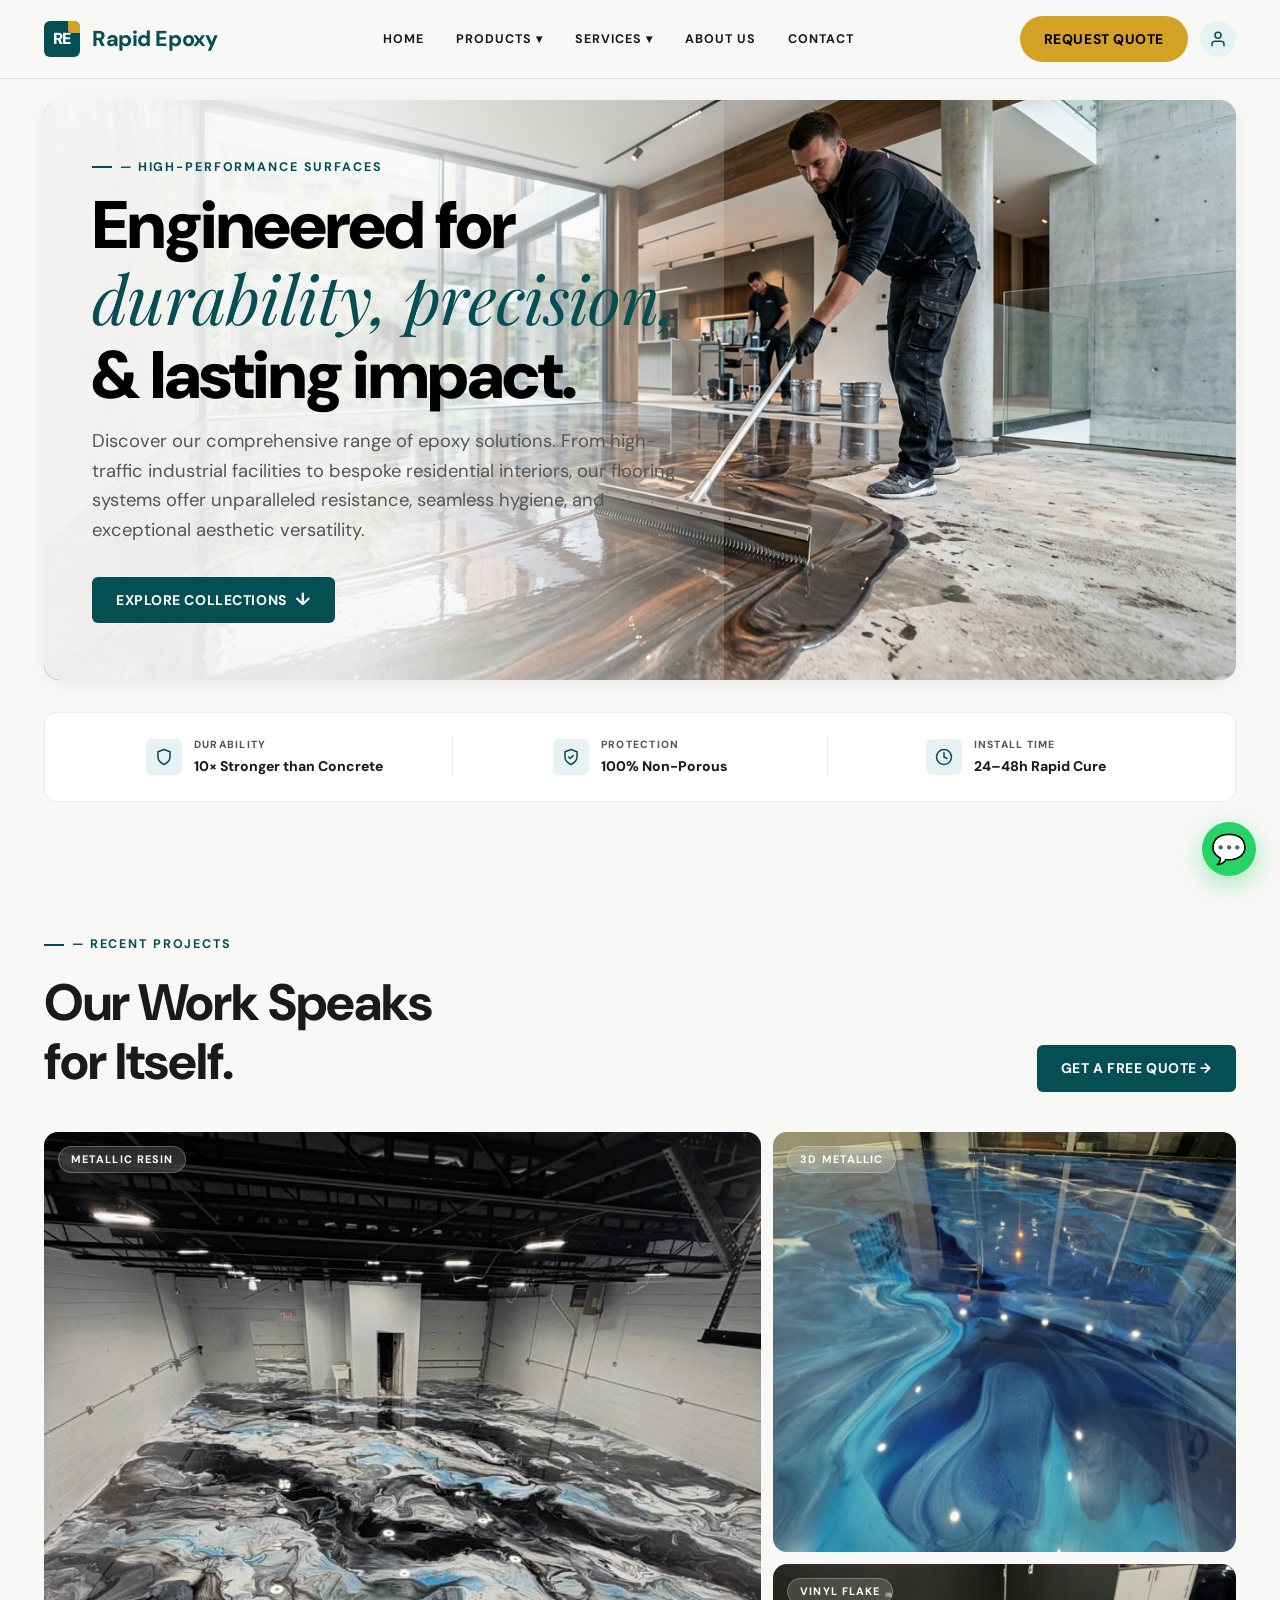
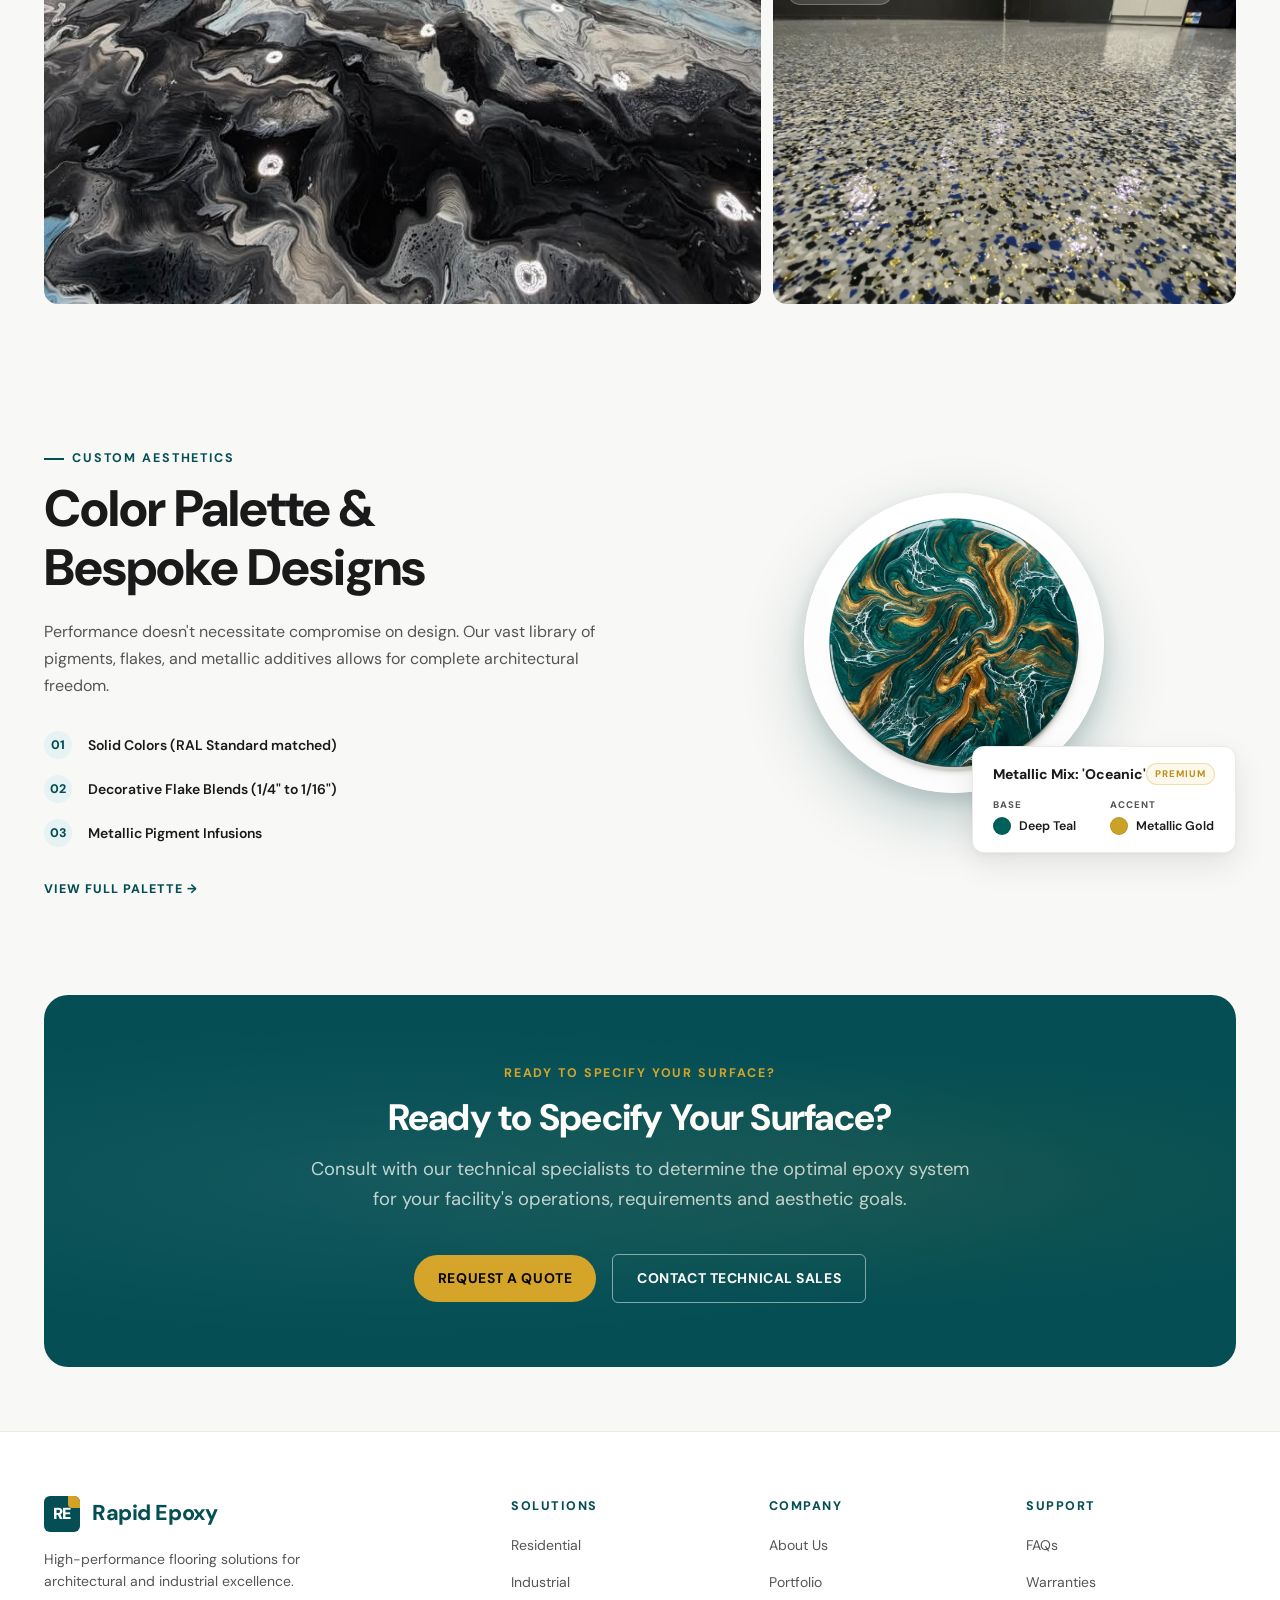
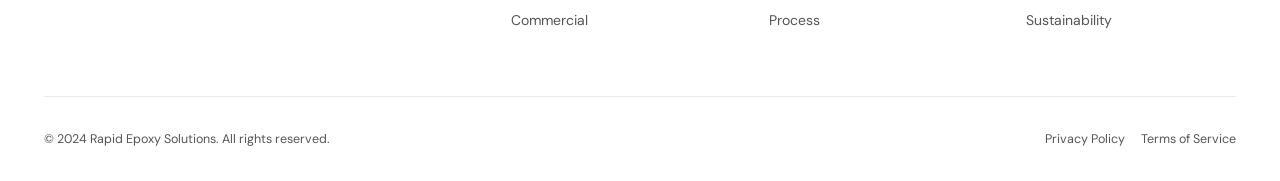
==== commit 55f60fd2: "feat: add Our Work showcase section with 3 project photos on homepage" ====
--- a/index.html
+++ b/index.html
@@ -537,6 +537,124 @@
       .section-categories { padding: var(--space-10) 0 var(--space-14); }
       .section-palette { padding: var(--space-10) 0; }
       .section-cta { padding: var(--space-4) 0 var(--space-10); }
+      /* showcase */
+      .showcase-grid { grid-template-columns: 1fr; grid-template-rows: auto; }
+      .showcase-item-large { grid-column: 1; grid-row: auto; }
+    }
+  </style>
+
+  <!-- Showcase Section CSS -->
+  <style>
+    /* ── Our Work Showcase ── */
+    .section-showcase {
+      padding: var(--space-20) 0 var(--space-16);
+      background: #f8f8f6;
+    }
+
+    .showcase-header {
+      display: flex;
+      align-items: flex-end;
+      justify-content: space-between;
+      gap: var(--space-6);
+      margin-bottom: var(--space-10);
+    }
+
+    .showcase-grid {
+      display: grid;
+      grid-template-columns: 1.55fr 1fr;
+      grid-template-rows: 420px 340px;
+      gap: 12px;
+    }
+
+    .showcase-item {
+      position: relative;
+      overflow: hidden;
+      border-radius: 14px;
+      cursor: pointer;
+      background: #111;
+    }
+
+    .showcase-item-large {
+      grid-column: 1;
+      grid-row: 1 / 3;
+    }
+
+    .showcase-item img {
+      width: 100%;
+      height: 100%;
+      object-fit: cover;
+      display: block;
+      transition: transform 0.55s cubic-bezier(0.25,0.46,0.45,0.94);
+    }
+
+    .showcase-item:hover img {
+      transform: scale(1.06);
+    }
+
+    .showcase-overlay {
+      position: absolute;
+      inset: 0;
+      background: linear-gradient(to top, rgba(0,0,0,0.72) 0%, rgba(0,0,0,0) 50%);
+      opacity: 0;
+      transition: opacity 0.35s ease;
+      display: flex;
+      flex-direction: column;
+      justify-content: flex-end;
+      padding: var(--space-6);
+    }
+
+    .showcase-item:hover .showcase-overlay {
+      opacity: 1;
+    }
+
+    .showcase-overlay-title {
+      font-size: var(--text-lg);
+      font-weight: 800;
+      color: #fff;
+      margin-bottom: 4px;
+      transform: translateY(8px);
+      transition: transform 0.35s ease;
+    }
+
+    .showcase-item:hover .showcase-overlay-title {
+      transform: translateY(0);
+    }
+
+    .showcase-overlay-desc {
+      font-size: var(--text-sm);
+      color: rgba(255,255,255,0.75);
+      transform: translateY(8px);
+      transition: transform 0.35s ease 0.05s;
+    }
+
+    .showcase-item:hover .showcase-overlay-desc {
+      transform: translateY(0);
+    }
+
+    .showcase-tag {
+      position: absolute;
+      top: 14px;
+      left: 14px;
+      background: rgba(255,255,255,0.15);
+      backdrop-filter: blur(10px);
+      -webkit-backdrop-filter: blur(10px);
+      border: 1px solid rgba(255,255,255,0.25);
+      border-radius: 100px;
+      padding: 4px 12px;
+      font-size: 0.68rem;
+      font-weight: 700;
+      letter-spacing: 0.1em;
+      text-transform: uppercase;
+      color: #fff;
+    }
+
+    @media (max-width: 768px) {
+      .showcase-grid {
+        grid-template-columns: 1fr;
+        grid-template-rows: 300px 240px 240px;
+      }
+      .showcase-item-large { grid-column: 1; grid-row: 1; }
+      .showcase-header { flex-direction: column; align-items: flex-start; }
     }
   </style>
 </head>
@@ -654,6 +772,58 @@
               <div class="stats-value">24–48h Rapid Cure</div>
             </div>
           </div>
+        </div>
+
+      </div>
+    </section>
+
+
+    <!-- ═══════════════════════════════════════
+         OUR WORK SHOWCASE
+    ═══════════════════════════════════════ -->
+    <section class="section-showcase" id="our-work">
+      <div class="container">
+
+        <div class="showcase-header">
+          <div>
+            <span class="eyebrow">— Recent Projects</span>
+            <h2 class="section-title" style="margin-top:var(--space-2);">Our Work Speaks<br>for Itself.</h2>
+          </div>
+          <a href="contact.html" class="btn btn-teal" style="flex-shrink:0;">Get a Free Quote &rarr;</a>
+        </div>
+
+        <div class="showcase-grid">
+
+          <!-- Large: Black & Blue Metallic Commercial -->
+          <div class="showcase-item showcase-item-large reveal">
+            <img src="img/work_metallic_black.jpg" alt="Black and blue metallic resin commercial floor">
+            <span class="showcase-tag">Metallic Resin</span>
+            <div class="showcase-overlay">
+              <div class="showcase-overlay-title">Commercial Showroom — Metallic Marble</div>
+              <div class="showcase-overlay-desc">Black, white &amp; blue metallic resin pour across a full commercial floor slab.</div>
+            </div>
+          </div>
+
+          <!-- Top-right: Ocean Blue Metallic -->
+          <div class="showcase-item reveal" data-delay="1">
+            <img src="img/work_metallic_blue.jpg" alt="Deep ocean blue metallic resin floor">
+            <span class="showcase-tag">3D Metallic</span>
+            <div class="showcase-overlay">
+              <div class="showcase-overlay-title">Retail Interior — Ocean Blue</div>
+              <div class="showcase-overlay-desc">Deep ocean-effect metallic resin with mirror-like reflective finish.</div>
+            </div>
+          </div>
+
+          <!-- Bottom-right: Vinyl Flake Gold -->
+          <div class="showcase-item reveal" data-delay="2">
+            <img src="img/work_flake_gold.jpg" alt="Premium vinyl flake floor with gold accents in garage">
+            <span class="showcase-tag">Vinyl Flake</span>
+            <div class="showcase-overlay">
+              <div class="showcase-overlay-title">Prestige Garage — Gold Flake System</div>
+              <div class="showcase-overlay-desc">Full-broadcast vinyl flake with gold metallic accent chips sealed under UV-stable polyaspartic.</div>
+            </div>
+          </div>
+
         </div>
 
       </div>
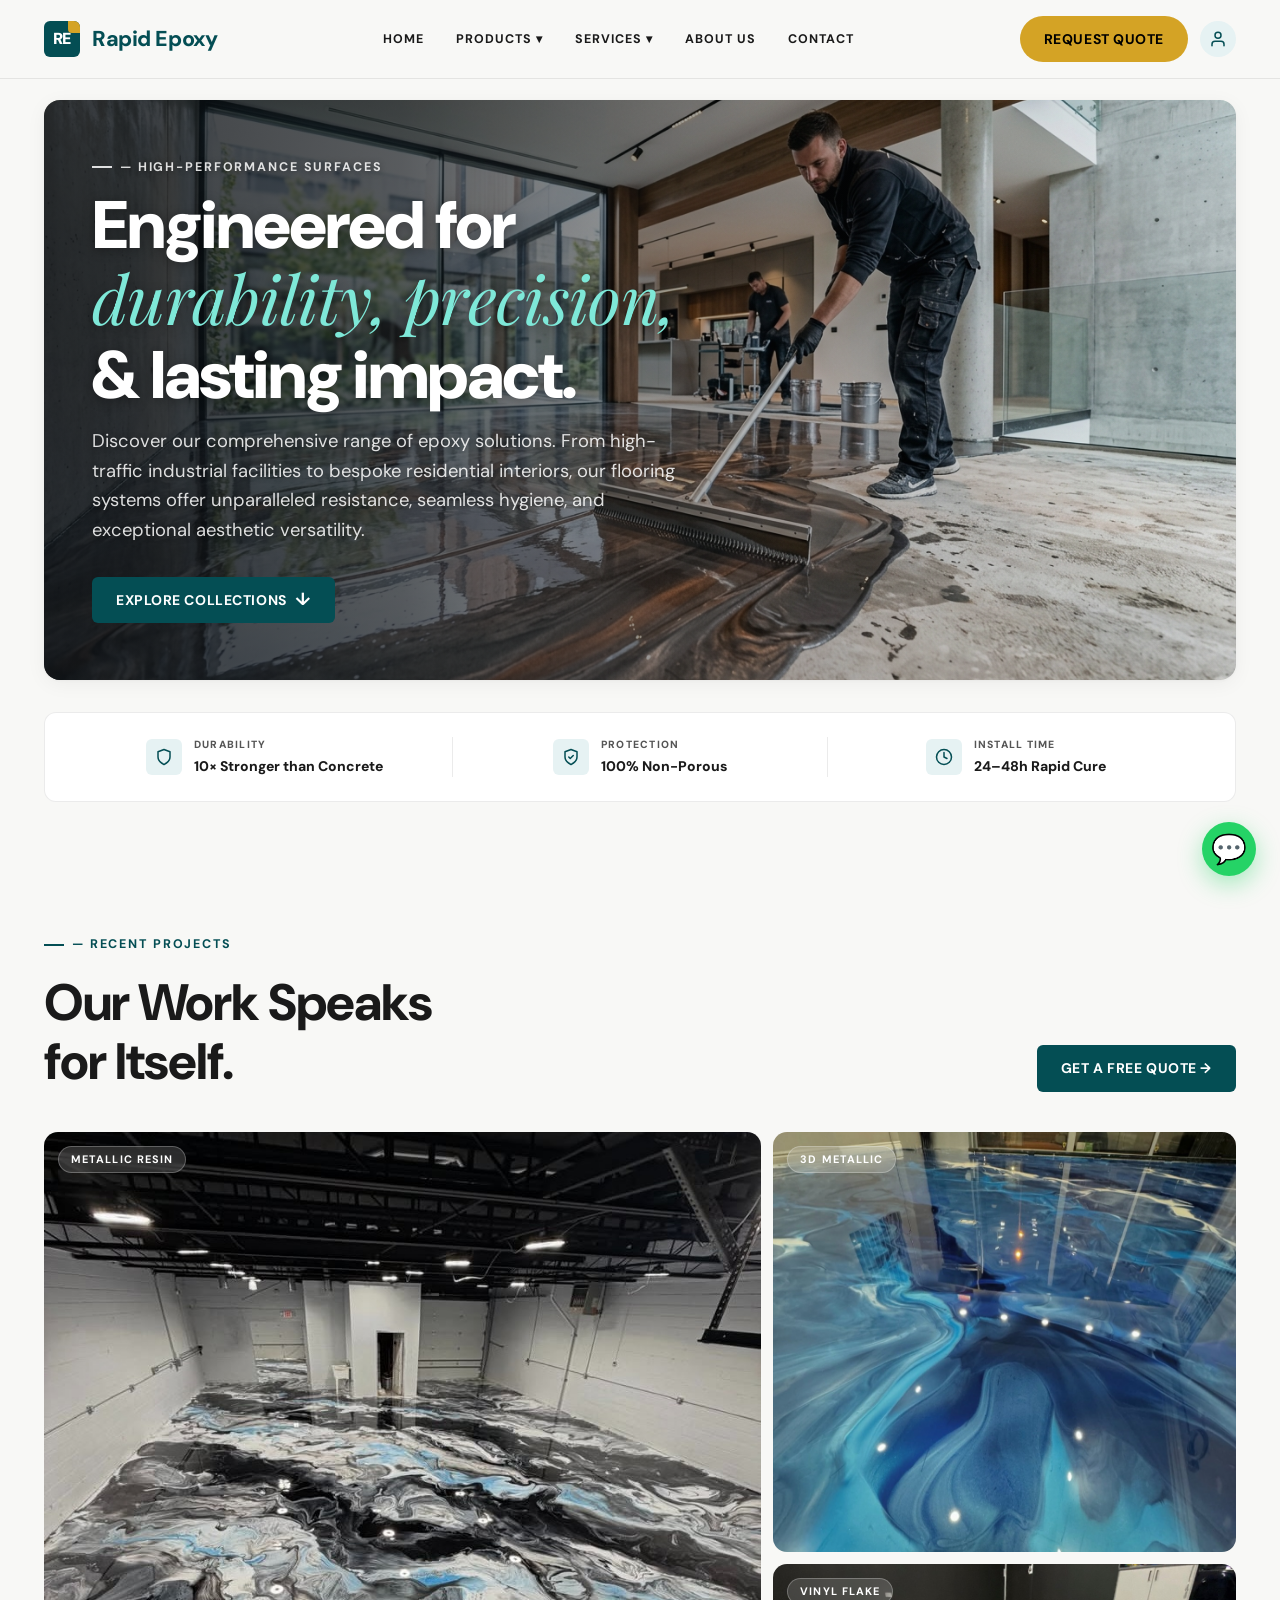
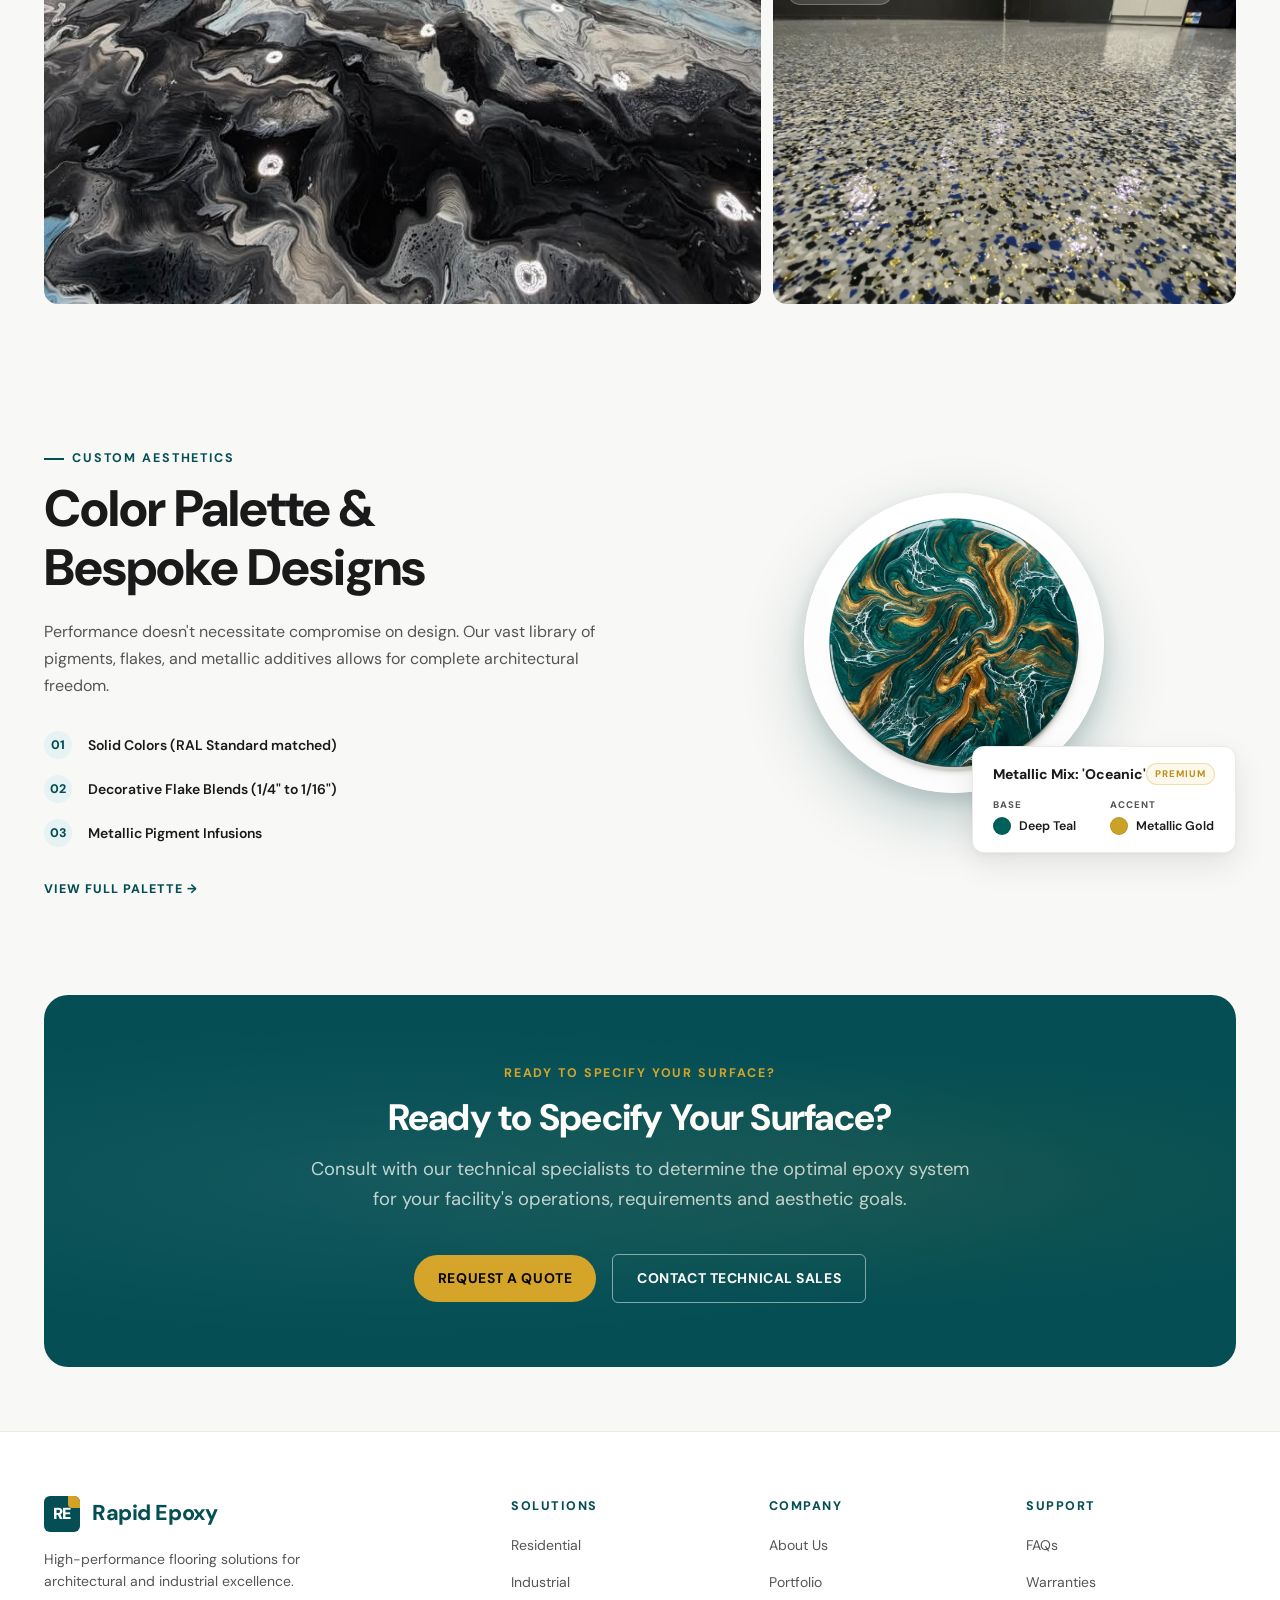
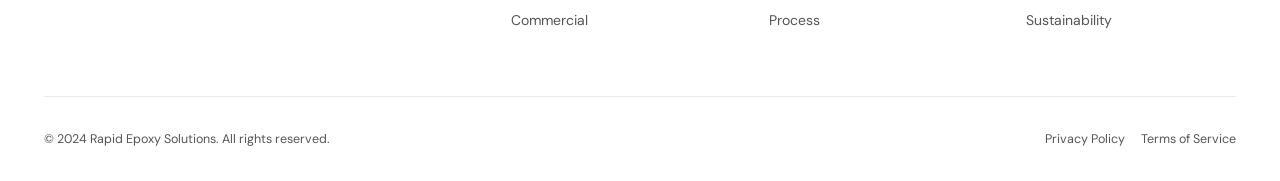
==== commit ebf0f54f: "feat: hero text rotator, palette orb image cycling (Oceanic/Midnight/Ember/Arctic/Sahara), Option A " ====
--- a/index.html
+++ b/index.html
@@ -18,7 +18,16 @@
   <style>
     /* ─── Homepage-specific styles ─── */
 
-    /* ── Stats Bar ── */
+    /* Hero eyebrow — white on dark image */
+    .hero-overlay-content .eyebrow {
+      color: rgba(255,255,255,0.85);
+      text-shadow: 0 1px 6px rgba(0,0,0,0.4);
+    }
+    .hero-overlay-content .eyebrow::before {
+      background: rgba(255,255,255,0.85);
+    }
+
+
     .stats-bar {
       background: var(--color-surface);
       border: 1px solid var(--color-border);
@@ -296,12 +305,30 @@
       box-shadow: 0 24px 60px rgba(4, 78, 84, 0.25), 0 8px 20px rgba(0,0,0,0.12);
       flex-shrink: 0;
       animation: floatOrb 5s ease-in-out infinite;
+      position: relative;
+    }
+
+    /* Gradient color overlay that cycles on top of the image */
+    .palette-orb::after {
+      content: '';
+      position: absolute;
+      inset: 0;
+      border-radius: 50%;
+      opacity: 0;
+      transition: opacity 1.2s ease;
+      mix-blend-mode: color;
+      pointer-events: none;
+    }
+
+    .palette-orb.color-active::after {
+      opacity: 1;
     }
 
     .palette-orb img {
       width: 100%;
       height: 100%;
       object-fit: cover;
+      transition: filter 1.4s ease;
     }
 
     @keyframes floatOrb {
@@ -729,7 +756,7 @@
 
           <div class="hero-overlay-content">
             <span class="eyebrow">— High-Performance Surfaces</span>
-            <h1 class="hero-headline">Engineered for<br><span class="hero-headline-script">durability, precision,</span><br>& lasting impact.</h1>
+            <h1 class="hero-headline">Engineered for<br><span class="hero-headline-script" id="heroRotatingText">durability, precision,</span><br>& lasting impact.</h1>
             <p class="hero-sub">
               Discover our comprehensive range of epoxy solutions. From high-traffic industrial facilities to bespoke residential interiors, our flooring systems offer unparalleled resistance, seamless hygiene, and exceptional aesthetic versatility.
             </p>
@@ -867,29 +894,29 @@
 
           <!-- Visual -->
           <div class="palette-visual reveal" data-delay="2">
-            <div class="palette-orb">
-              <img src="img/metallic_epoxy.jpg" alt="Metallic Oceanic Epoxy Resin Mix">
+            <div class="palette-orb" id="paletteOrb">
+              <img src="img/metallic_epoxy.jpg" alt="Metallic Epoxy Resin Mix" id="paletteOrbImg">
             </div>
 
             <!-- Floating colour chip card -->
             <div class="palette-chip-card">
               <div class="chip-card-label">
-                <span class="chip-card-name">Metallic Mix: 'Oceanic'</span>
+                <span class="chip-card-name" id="chipMixName">Metallic Mix: 'Oceanic'</span>
                 <span class="chip-badge-premium">Premium</span>
               </div>
               <div class="chip-swatches">
                 <div class="chip-swatch-group">
                   <span class="chip-swatch-label">Base</span>
                   <div class="chip-swatch">
-                    <div class="chip-dot" style="background:#00605A;"></div>
-                    <span class="chip-dot-label">Deep Teal</span>
+                    <div class="chip-dot" id="chipBaseColor" style="background:#00605A;"></div>
+                    <span class="chip-dot-label" id="chipBaseLabel">Deep Teal</span>
                   </div>
                 </div>
                 <div class="chip-swatch-group">
                   <span class="chip-swatch-label">Accent</span>
                   <div class="chip-swatch">
-                    <div class="chip-dot" style="background:#C9A227;"></div>
-                    <span class="chip-dot-label">Metallic Gold</span>
+                    <div class="chip-dot" id="chipAccentColor" style="background:#C9A227;"></div>
+                    <span class="chip-dot-label" id="chipAccentLabel">Metallic Gold</span>
                   </div>
                 </div>
               </div>
@@ -1064,5 +1091,134 @@
       window.open('https://wa.me/61390004821?text=' + encodedMsg, '_blank');
     }
   </script>
+  <!-- Palette orb colour rotator -->
+  <script>
+    (function() {
+      var img       = document.getElementById('paletteOrbImg');
+      var mixName   = document.getElementById('chipMixName');
+      var baseClr   = document.getElementById('chipBaseColor');
+      var baseLbl   = document.getElementById('chipBaseLabel');
+      var accentClr = document.getElementById('chipAccentColor');
+      var accentLbl = document.getElementById('chipAccentLabel');
+      if (!img) return;
+
+      var palettes = [
+        {
+          src:    'img/metallic_epoxy.jpg',
+          name:   "Metallic Mix: 'Oceanic'",
+          base:   { color: '#00605A', label: 'Deep Teal' },
+          accent: { color: '#C9A227', label: 'Metallic Gold' }
+        },
+        {
+          src:    'img/metallic_midnight.jpg',
+          name:   "Metallic Mix: 'Midnight'",
+          base:   { color: '#3b0080', label: 'Midnight Violet' },
+          accent: { color: '#a78bfa', label: 'Soft Lavender' }
+        },
+        {
+          src:    'img/metallic_ember.jpg',
+          name:   "Metallic Mix: 'Ember'",
+          base:   { color: '#7a1200', label: 'Deep Crimson' },
+          accent: { color: '#f39c12', label: 'Burnt Amber' }
+        },
+        {
+          src:    'img/metallic_arctic.jpg',
+          name:   "Metallic Mix: 'Arctic'",
+          base:   { color: '#2c5f7a', label: 'Steel Blue' },
+          accent: { color: '#e8f4f8', label: 'Pearl White' }
+        },
+        {
+          src:    'img/metallic_sahara.jpg',
+          name:   "Metallic Mix: 'Sahara'",
+          base:   { color: '#5a3800', label: 'Rich Bronze' },
+          accent: { color: '#c9a227', label: 'Warm Gold' }
+        }
+      ];
+
+      var current = 0;
+
+      // Set image transition
+      img.style.transition = 'opacity 0.8s ease';
+
+      function applyPalette(p) {
+        // Cross-fade image
+        img.style.opacity = '0';
+        setTimeout(function() {
+          img.src = p.src;
+          img.style.opacity = '1';
+        }, 820);
+
+        // Fade chip name
+        mixName.style.transition = 'opacity 0.4s';
+        mixName.style.opacity = '0';
+        setTimeout(function() {
+          mixName.textContent   = p.name;
+          mixName.style.opacity = '1';
+        }, 420);
+
+        // Animate swatch colours
+        baseClr.style.transition   = 'background 0.8s ease';
+        accentClr.style.transition = 'background 0.8s ease';
+        setTimeout(function() {
+          baseClr.style.background   = p.base.color;
+          baseLbl.textContent        = p.base.label;
+          accentClr.style.background = p.accent.color;
+          accentLbl.textContent      = p.accent.label;
+        }, 400);
+      }
+
+      setInterval(function() {
+        current = (current + 1) % palettes.length;
+        applyPalette(palettes[current]);
+      }, 3500);
+    })();
+  </script>
+
+  <!-- Hero rotating text script -->
+
+  <script>
+    (function() {
+      var el = document.getElementById('heroRotatingText');
+      if (!el) return;
+
+      var phrases = [
+        'durability, precision,',
+        'elegance, strength,',
+        'beauty, resilience,',
+        'style, performance,',
+        'craft, excellence,',
+        'luxury, protection,'
+      ];
+
+      var current = 0;
+
+      // CSS fade transition on the element
+      el.style.transition = 'opacity 0.5s ease, transform 0.5s ease';
+
+      setInterval(function() {
+        // Fade out + slide up slightly
+        el.style.opacity = '0';
+        el.style.transform = 'translateY(-8px)';
+
+        setTimeout(function() {
+          current = (current + 1) % phrases.length;
+          el.textContent = phrases[current];
+          // Reset position below, then fade in
+          el.style.transition = 'none';
+          el.style.transform = 'translateY(8px)';
+
+          requestAnimationFrame(function() {
+            requestAnimationFrame(function() {
+              el.style.transition = 'opacity 0.5s ease, transform 0.5s ease';
+              el.style.opacity = '1';
+              el.style.transform = 'translateY(0)';
+            });
+          });
+        }, 520);
+
+      }, 2800);
+    })();
+  </script>
+
 </body>
 </html>
--- a/css/main.css
+++ b/css/main.css
@@ -269,6 +269,22 @@
   box-shadow: var(--shadow-card);
 }
 
+/* Dark cinematic gradient — left opaque, fades to transparent right */
+.hero-media-wrap::before {
+  content: '';
+  position: absolute;
+  inset: 0;
+  z-index: 1;
+  background: linear-gradient(
+    to right,
+    rgba(10, 14, 18, 0.82) 0%,
+    rgba(10, 14, 18, 0.68) 30%,
+    rgba(10, 14, 18, 0.30) 60%,
+    rgba(10, 14, 18, 0.00) 100%
+  );
+  pointer-events: none;
+}
+
 .hero-img {
   position: absolute;
   inset: 0;
@@ -281,7 +297,11 @@
   position: relative;
   z-index: 2;
   min-height: 580px;
-  background: linear-gradient(90deg, rgba(248, 248, 246, 0.95) 0%, rgba(248, 248, 246, 0.88) 45%, rgba(248, 248, 246, 0.15) 100%);
+  background: transparent;
+  backdrop-filter: none;
+  -webkit-backdrop-filter: none;
+  border-right: none;
+  box-shadow: none;
   display: flex;
   flex-direction: column;
   justify-content: center;
@@ -294,9 +314,9 @@
   font-weight: 900;
   line-height: 1.08;
   letter-spacing: -0.03em;
-  color: #000000;
+  color: #ffffff;
   margin-bottom: var(--space-4);
-  text-shadow: none;
+  text-shadow: 0 2px 12px rgba(0,0,0,0.35);
 }
 
 .hero-headline-script {
@@ -304,16 +324,18 @@
   font-style: italic;
   font-weight: 400;
   letter-spacing: -0.01em;
-  color: #044E54;
+  color: #7ee8d8;
   display: inline-block;
+  text-shadow: 0 2px 12px rgba(0,0,0,0.3);
 }
 
 .hero-sub {
   font-size: var(--text-md);
-  color: var(--color-muted);
+  color: rgba(255, 255, 255, 0.85);
   line-height: 1.6;
   margin-bottom: var(--space-8);
   max-width: 46ch;
+  text-shadow: 0 1px 6px rgba(0,0,0,0.35);
 }
 
 /* 3 Cards under Hero (Cleanly positioned below hero banner) */
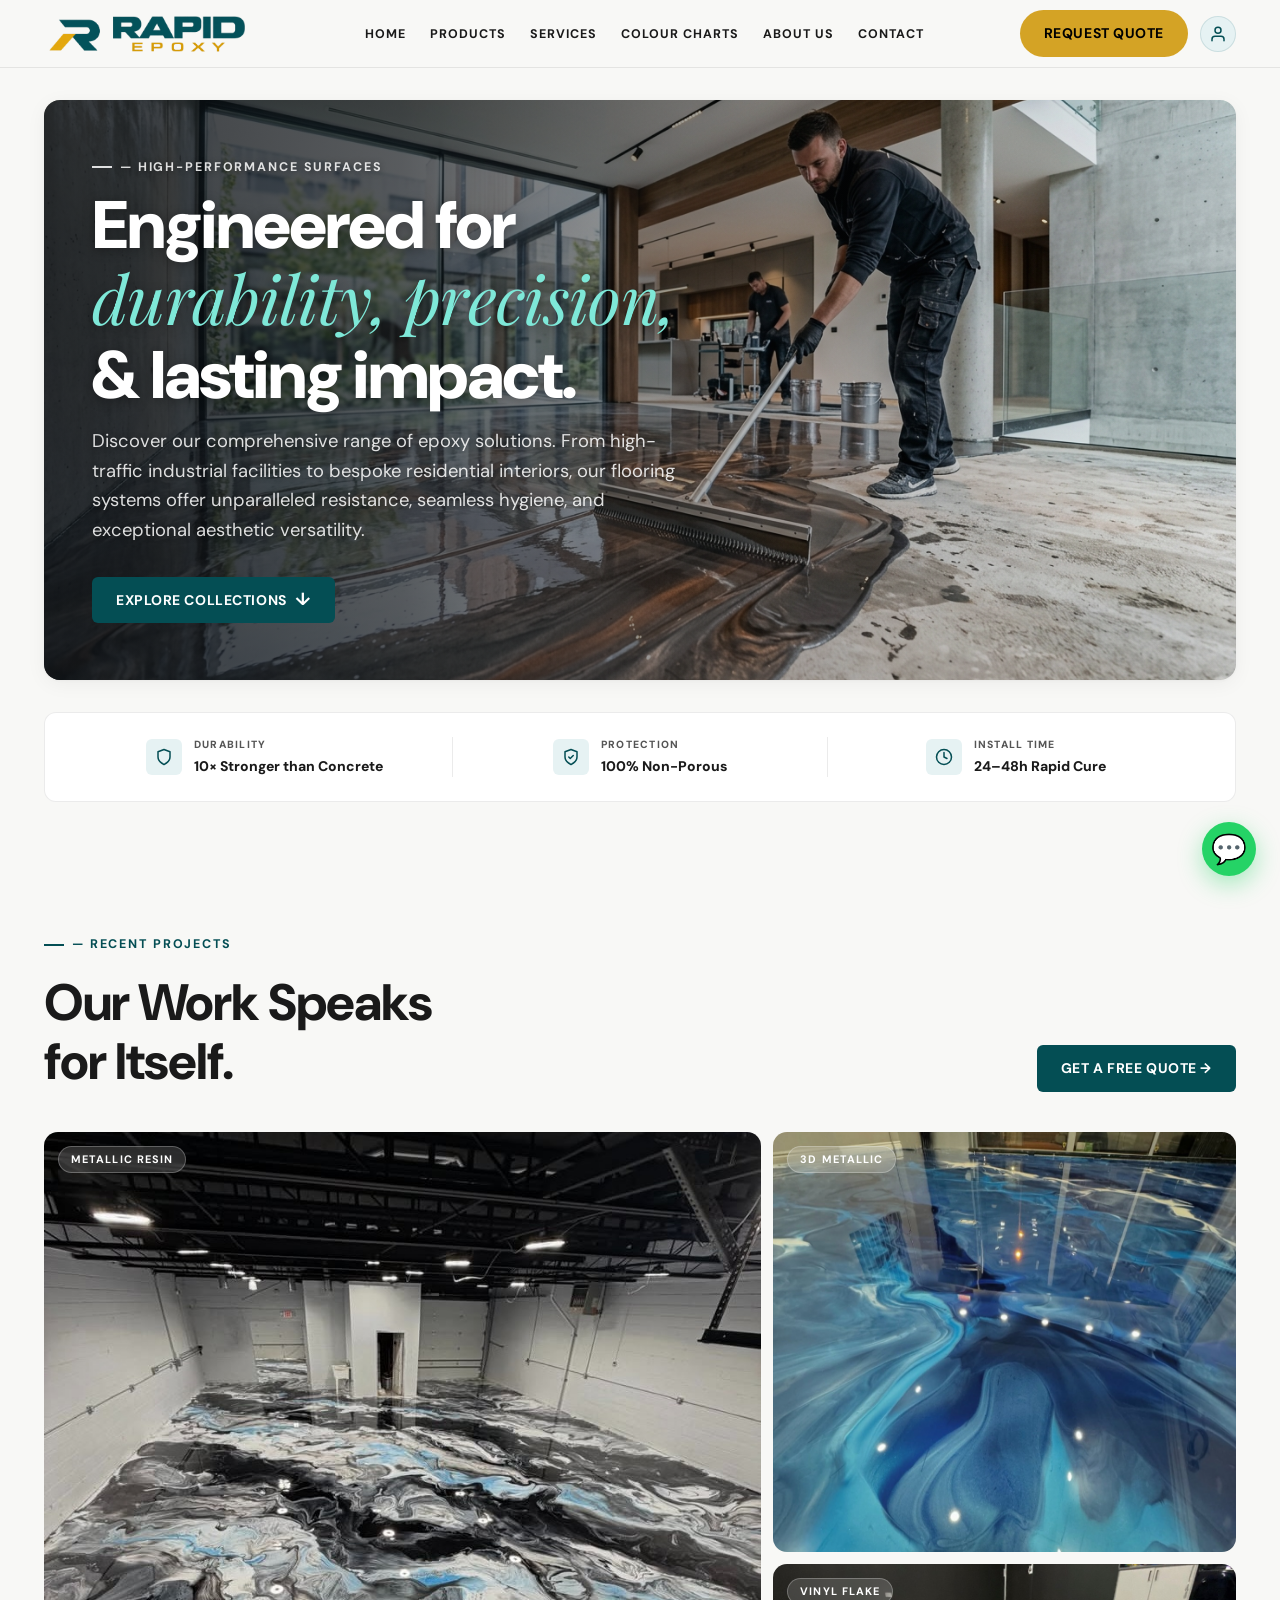
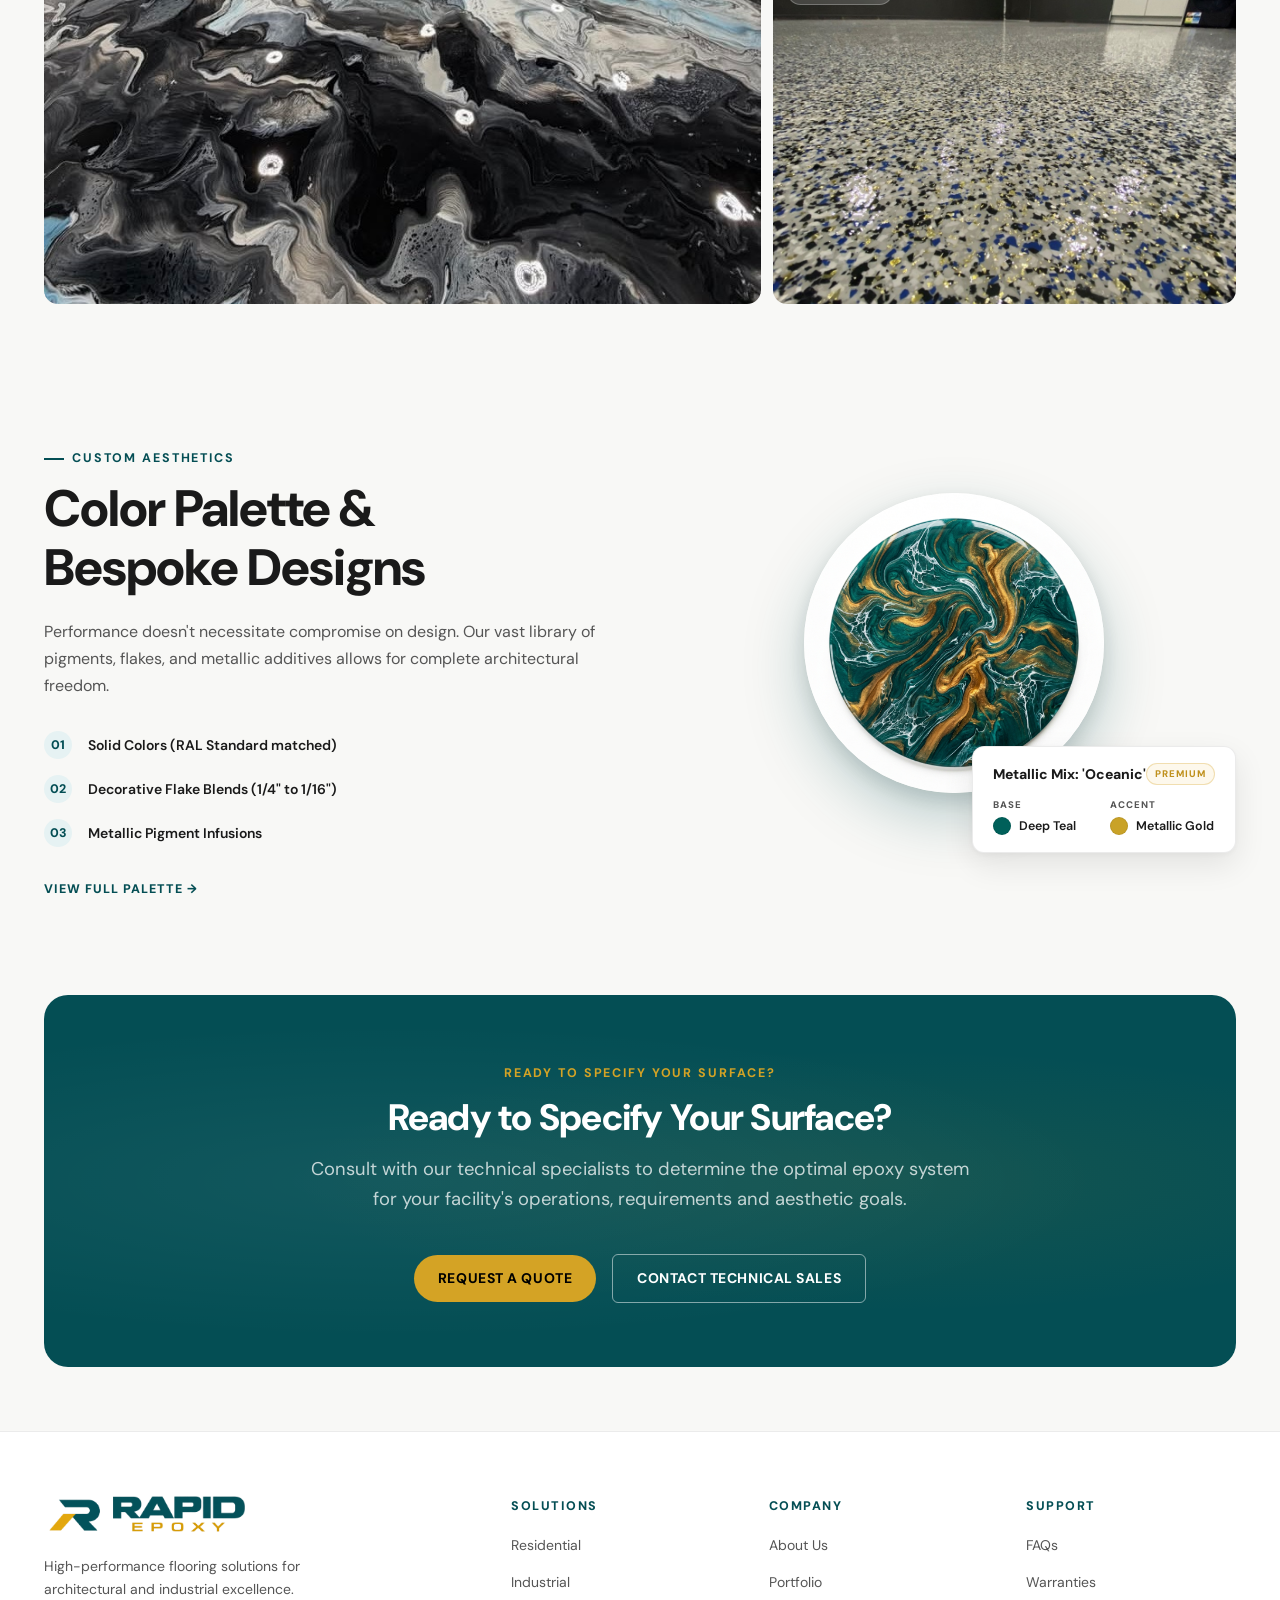
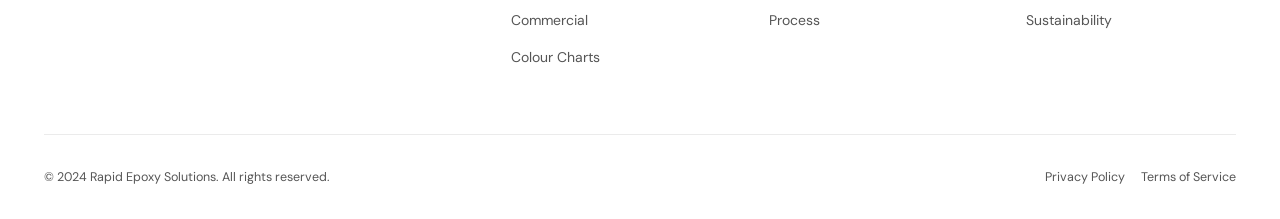
==== commit 6a5c514e: "Add colour charts page with real swatches, unified navigation, official logo, and mobile responsiven" ====
--- a/index.html
+++ b/index.html
@@ -1,6 +1,9 @@
 <!DOCTYPE html>
 <html lang="en">
 <head>
+  <link rel="icon" type="image/png" href="favicon.png">
+  <link rel="apple-touch-icon" href="favicon.png">
+
   <meta charset="UTF-8">
   <meta name="viewport" content="width=device-width, initial-scale=1.0">
   <title>Rapid Epoxy — Home</title>
@@ -434,6 +437,34 @@
       background: radial-gradient(ellipse at 30% 50%, rgba(255,255,255,0.06) 0%, transparent 60%),
                   radial-gradient(ellipse at 70% 50%, rgba(212,163,37,0.08) 0%, transparent 50%);
       pointer-events: none;
+      z-index: 1;
+    }
+
+    .cta-container::after {
+      content: '';
+      position: absolute;
+      inset: 0;
+      border-radius: inherit;
+      background: radial-gradient(
+        500px circle at var(--mouse-x, 50%) var(--mouse-y, 50%),
+        rgba(126, 232, 216, 0.28) 0%,
+        rgba(212, 163, 37, 0.16) 35%,
+        transparent 68%
+      );
+      opacity: 0;
+      pointer-events: none;
+      transition: opacity 0.35s ease;
+      z-index: 2;
+      mix-blend-mode: screen;
+    }
+
+    .cta-container:hover::after {
+      opacity: 1;
+    }
+
+    .cta-container > * {
+      position: relative;
+      z-index: 3;
     }
 
     .cta-eyebrow {
@@ -690,20 +721,23 @@
   <!-- ═══════════════════════════════════════
        HEADER & NAVIGATION
   ═══════════════════════════════════════ -->
+    <!-- ===========================================
+       HEADER & NAVIGATION
+  =========================================== -->
   <header class="site-header" id="header">
     <div class="container header-inner">
       <!-- Logo -->
       <a href="index.html" class="logo-brand" aria-label="Rapid Epoxy Home">
-        <div class="logo-monogram">RE</div>
-        <span>Rapid Epoxy</span>
+        <img src="img/logo-horizontal.png" alt="Rapid Epoxy" class="logo-img">
       </a>
 
       <!-- Desktop Nav -->
       <nav aria-label="Primary Navigation">
         <ul class="nav-menu">
           <li><a href="index.html" class="nav-link active">Home</a></li>
-          <li><a href="products.html" class="nav-link">Products ▾</a></li>
-          <li><a href="services.html" class="nav-link">Services ▾</a></li>
+          <li><a href="products.html" class="nav-link">Products</a></li>
+          <li><a href="services.html" class="nav-link">Services</a></li>
+          <li><a href="colours.html" class="nav-link">Colour Charts</a></li>
           <li><a href="about.html" class="nav-link">About Us</a></li>
           <li><a href="contact.html" class="nav-link">Contact</a></li>
         </ul>
@@ -712,20 +746,19 @@
       <!-- Header Actions -->
       <div style="display:flex; align-items:center; gap:var(--space-3);">
         <a href="contact.html" class="btn btn-gold">Request Quote</a>
-        <!-- Avatar icon -->
-        <a href="account.html" style="width:36px;height:36px;border-radius:50%;background:var(--color-teal-light);display:flex;align-items:center;justify-content:center;cursor:pointer;text-decoration:none;" aria-label="Account">
-          <svg width="18" height="18" viewBox="0 0 24 24" fill="none" stroke="var(--color-teal)" stroke-width="2" stroke-linecap="round" stroke-linejoin="round">
+        <a href="account.html" class="nav-account-btn" aria-label="Account">
+          <svg width="18" height="18" viewBox="0 0 24 24" fill="none" stroke="currentColor" stroke-width="2" stroke-linecap="round" stroke-linejoin="round">
             <path d="M20 21v-2a4 4 0 0 0-4-4H8a4 4 0 0 0-4 4v2"/><circle cx="12" cy="7" r="4"/>
           </svg>
         </a>
       </div>
 
       <!-- Mobile Toggle -->
-      <button class="mobile-toggle nav-toggle" id="mobileToggle" aria-label="Toggle mobile menu">
-        <svg id="iconHamburger" width="20" height="20" viewBox="0 0 24 24" fill="none" stroke="currentColor" stroke-width="2.5" stroke-linecap="round" stroke-linejoin="round">
+      <button class="mobile-toggle nav-toggle" id="mobileToggle" aria-label="Toggle mobile menu" aria-expanded="false">
+        <svg id="iconHamburger" width="22" height="22" viewBox="0 0 24 24" fill="none" stroke="currentColor" stroke-width="2.5" stroke-linecap="round" stroke-linejoin="round">
           <line x1="3" y1="6" x2="21" y2="6"/><line x1="3" y1="12" x2="21" y2="12"/><line x1="3" y1="18" x2="21" y2="18"/>
         </svg>
-        <svg id="iconClose" width="20" height="20" viewBox="0 0 24 24" fill="none" stroke="currentColor" stroke-width="2.5" stroke-linecap="round" stroke-linejoin="round" style="display:none;">
+        <svg id="iconClose" width="22" height="22" viewBox="0 0 24 24" fill="none" stroke="currentColor" stroke-width="2.5" stroke-linecap="round" stroke-linejoin="round" style="display:none;">
           <line x1="18" y1="6" x2="6" y2="18"/><line x1="6" y1="6" x2="18" y2="18"/>
         </svg>
       </button>
@@ -734,11 +767,12 @@
 
   <!-- Mobile Menu Drawer Overlay -->
   <div class="mobile-menu-overlay mobile-nav" id="mobileMenu">
-    <a href="index.html" class="mobile-nav-link">Home</a>
-    <a href="products.html" class="mobile-nav-link">Products &amp; Finishes</a>
-    <a href="services.html" class="mobile-nav-link">Our Services</a>
+    <a href="index.html" class="mobile-nav-link active">Home</a>
+    <a href="products.html" class="mobile-nav-link">Products</a>
+    <a href="services.html" class="mobile-nav-link">Services</a>
+    <a href="colours.html" class="mobile-nav-link">Colour Charts</a>
     <a href="about.html" class="mobile-nav-link">About Us</a>
-    <a href="contact.html" class="mobile-nav-link">Contact Us</a>
+    <a href="contact.html" class="mobile-nav-link">Contact</a>
     <a href="contact.html" class="btn btn-gold" style="margin-top:var(--space-4);">Request Quote</a>
   </div>
 
@@ -959,8 +993,7 @@
         <!-- Brand Info -->
         <div>
           <a href="index.html" class="logo-brand">
-            <div class="logo-monogram">RE</div>
-            <span>Rapid Epoxy</span>
+            <img src="img/logo-horizontal.png" alt="Rapid Epoxy" class="logo-img">
           </a>
           <p class="footer-brand-desc">
             High-performance flooring solutions for architectural and industrial excellence.
@@ -974,6 +1007,7 @@
             <li><a href="products.html">Residential</a></li>
             <li><a href="services.html">Industrial</a></li>
             <li><a href="services.html">Commercial</a></li>
+            <li><a href="colours.html">Colour Charts</a></li>
           </ul>
         </div>
 
@@ -1073,6 +1107,22 @@
       revealEls.forEach(el => revealObserver.observe(el));
     }
 
+    // Cursor spotlight for CTA
+    var ctaEl = document.querySelector('.cta-container');
+    if (ctaEl) {
+      ctaEl.addEventListener('mousemove', function(e) {
+        var rect = ctaEl.getBoundingClientRect();
+        var x = e.clientX - rect.left;
+        var y = e.clientY - rect.top;
+        ctaEl.style.setProperty('--mouse-x', x + 'px');
+        ctaEl.style.setProperty('--mouse-y', y + 'px');
+      });
+      ctaEl.addEventListener('mouseleave', function() {
+        ctaEl.style.setProperty('--mouse-x', '50%');
+        ctaEl.style.setProperty('--mouse-y', '50%');
+      });
+    }
+
     // Form Submit Handler
     function handleFormSubmit(e) {
       e.preventDefault();
@@ -1094,13 +1144,14 @@
   <!-- Palette orb colour rotator -->
   <script>
     (function() {
-      var img       = document.getElementById('paletteOrbImg');
+      var orbEl     = document.getElementById('paletteOrb');
+      var imgEl     = document.getElementById('paletteOrbImg');
       var mixName   = document.getElementById('chipMixName');
       var baseClr   = document.getElementById('chipBaseColor');
       var baseLbl   = document.getElementById('chipBaseLabel');
       var accentClr = document.getElementById('chipAccentColor');
       var accentLbl = document.getElementById('chipAccentLabel');
-      if (!img) return;
+      if (!orbEl || !imgEl) return;
 
       var palettes = [
         {
@@ -1135,42 +1186,73 @@
         }
       ];
 
+      // ── Step 1: Preload ALL images into browser cache immediately ──
+      palettes.forEach(function(p) {
+        var pre = new Image();
+        pre.src = p.src;
+      });
+
+      // ── Step 2: Build a two-layer crossfade setup ──
+      // imgEl = back layer (always visible)
+      // imgFront = front layer (fades in on top, then becomes the new back)
+      imgEl.style.cssText += 'position:absolute;inset:0;width:100%;height:100%;object-fit:cover;';
+
+      var imgFront = new Image();
+      imgFront.style.cssText = 'position:absolute;inset:0;width:100%;height:100%;object-fit:cover;opacity:0;transition:opacity 1.4s cubic-bezier(0.4,0,0.2,1);';
+      orbEl.appendChild(imgFront);
+
       var current = 0;
-
-      // Set image transition
-      img.style.transition = 'opacity 0.8s ease';
+      var isBusy  = false;
 
       function applyPalette(p) {
-        // Cross-fade image
-        img.style.opacity = '0';
-        setTimeout(function() {
-          img.src = p.src;
-          img.style.opacity = '1';
-        }, 820);
+        if (isBusy) return;
+        isBusy = true;
+
+        // Load new image into the front layer (already in cache — no flash)
+        imgFront.src = p.src;
+        imgFront.style.opacity = '0';
+
+        // Give browser one frame to register the src, then fade front in
+        requestAnimationFrame(function() {
+          requestAnimationFrame(function() {
+            imgFront.style.opacity = '1';
+
+            setTimeout(function() {
+              // Front is now fully visible — promote it to back silently
+              imgEl.src = p.src;
+              imgFront.style.transition = 'none';
+              imgFront.style.opacity    = '0';
+              requestAnimationFrame(function() {
+                imgFront.style.transition = 'opacity 1.4s cubic-bezier(0.4,0,0.2,1)';
+              });
+              isBusy = false;
+            }, 1500); // matches 1.4s transition + buffer
+          });
+        });
 
         // Fade chip name
-        mixName.style.transition = 'opacity 0.4s';
-        mixName.style.opacity = '0';
+        mixName.style.transition = 'opacity 0.8s ease';
+        mixName.style.opacity    = '0';
         setTimeout(function() {
           mixName.textContent   = p.name;
           mixName.style.opacity = '1';
-        }, 420);
+        }, 800);
 
         // Animate swatch colours
-        baseClr.style.transition   = 'background 0.8s ease';
-        accentClr.style.transition = 'background 0.8s ease';
+        baseClr.style.transition   = 'background 1.2s cubic-bezier(0.4,0,0.2,1)';
+        accentClr.style.transition = 'background 1.2s cubic-bezier(0.4,0,0.2,1)';
         setTimeout(function() {
           baseClr.style.background   = p.base.color;
           baseLbl.textContent        = p.base.label;
           accentClr.style.background = p.accent.color;
           accentLbl.textContent      = p.accent.label;
-        }, 400);
+        }, 700);
       }
 
       setInterval(function() {
         current = (current + 1) % palettes.length;
         applyPalette(palettes[current]);
-      }, 3500);
+      }, 6000);
     })();
   </script>
 
@@ -1192,33 +1274,34 @@
 
       var current = 0;
 
-      // CSS fade transition on the element
-      el.style.transition = 'opacity 0.5s ease, transform 0.5s ease';
+      // CSS fade transition on the element — slow & smooth
+      el.style.transition = 'opacity 0.8s cubic-bezier(0.4, 0, 0.2, 1), transform 0.8s cubic-bezier(0.4, 0, 0.2, 1)';
 
       setInterval(function() {
         // Fade out + slide up slightly
         el.style.opacity = '0';
-        el.style.transform = 'translateY(-8px)';
+        el.style.transform = 'translateY(-10px)';
 
         setTimeout(function() {
           current = (current + 1) % phrases.length;
           el.textContent = phrases[current];
           // Reset position below, then fade in
           el.style.transition = 'none';
-          el.style.transform = 'translateY(8px)';
+          el.style.transform = 'translateY(10px)';
 
           requestAnimationFrame(function() {
             requestAnimationFrame(function() {
-              el.style.transition = 'opacity 0.5s ease, transform 0.5s ease';
+              el.style.transition = 'opacity 0.8s cubic-bezier(0.4, 0, 0.2, 1), transform 0.8s cubic-bezier(0.4, 0, 0.2, 1)';
               el.style.opacity = '1';
               el.style.transform = 'translateY(0)';
             });
           });
-        }, 520);
-
-      }, 2800);
+        }, 850);
+
+      }, 4500);
     })();
   </script>
 
+  <script src="js/main.js"></script>
 </body>
 </html>
--- a/css/main.css
+++ b/css/main.css
@@ -165,7 +165,7 @@
   background: rgba(248, 248, 246, 0.92);
   backdrop-filter: blur(12px);
   border-bottom: 1px solid var(--color-border);
-  padding: var(--space-4) 0;
+  padding: 0.65rem 0;
   transition: all var(--dur-base) var(--ease-out);
 }
 
@@ -181,13 +181,25 @@
 
 /* Brand Logo */
 .logo-brand {
-  display: flex;
+  display: inline-flex;
   align-items: center;
   gap: var(--space-3);
-  font-weight: 800;
-  font-size: 1.35rem;
-  color: var(--color-teal);
-  letter-spacing: -0.02em;
+  margin-right: var(--space-6);
+  flex-shrink: 0;
+  text-decoration: none;
+}
+
+.logo-img {
+  height: 36px;
+  width: auto;
+  max-width: 205px;
+  object-fit: contain;
+  display: block;
+  transition: transform var(--dur-fast) var(--ease-out);
+}
+
+.logo-brand:hover .logo-img {
+  transform: scale(1.02);
 }
 
 .logo-monogram {
@@ -218,7 +230,7 @@
 .nav-menu {
   display: flex;
   align-items: center;
-  gap: var(--space-8);
+  gap: var(--space-6);
   list-style: none;
 }
 
@@ -1943,88 +1955,133 @@
 
 @media (max-width: 768px) {
   /* ── Nav ── */
+  .site-header { padding: 8px 0; }
+  .header-inner { padding: 0 var(--space-4); gap: var(--space-2); }
   .nav-menu, .site-header .btn-gold { display: none; }
+  .logo-brand { margin-right: 0; }
+  .logo-img { height: 28px; max-width: 150px; }
+  .nav-account-btn { width: 34px; height: 34px; }
   .mobile-toggle {
     display: flex;
     align-items: center;
     justify-content: center;
-    width: 40px;
-    height: 40px;
+    width: 38px;
+    height: 38px;
     border-radius: var(--radius-sm);
     background: var(--color-teal-light);
     color: var(--color-teal);
     cursor: pointer;
     flex-shrink: 0;
     font-size: 1rem;
-  }
-
-  /* ── Hero — show image on top, content card below with gradient bridge ── */
+    border: none;
+  }
+
+  /* ── Hero — Minimal like the PC version (photo background + clean text overlay) ── */
   .hero-section {
     padding-top: 72px;
     background: var(--color-base);
   }
 
   .hero-section .container {
-    padding-left: 0;
-    padding-right: 0;
+    padding-left: var(--space-4);
+    padding-right: var(--space-4);
   }
 
   .hero-media-wrap {
-    border-radius: 0;
-    min-height: auto;
-    height: auto;
+    position: relative;
+    width: 100%;
+    min-height: 520px;
+    border-radius: var(--radius-lg);
+    overflow: hidden;
+    box-shadow: var(--shadow-card);
     display: flex;
     flex-direction: column;
-    box-shadow: none;
-  }
-
-  /* Hero image — now shows as a proper full-width image */
+    justify-content: flex-end;
+  }
+
   .hero-img {
-    position: relative;
-    inset: auto;
+    position: absolute;
+    inset: 0;
     width: 100%;
-    height: 240px;
+    height: 100%;
     object-fit: cover;
     display: block;
-    border-radius: 0;
-  }
-
-  /* Gradient bridge from image to content card */
+  }
+
+  /* Seamless dark cinematic gradient overlay over image */
+  .hero-media-wrap::before {
+    content: '';
+    position: absolute;
+    inset: 0;
+    z-index: 1;
+    background: linear-gradient(
+      180deg,
+      rgba(10, 14, 18, 0.35) 0%,
+      rgba(10, 14, 18, 0.65) 40%,
+      rgba(10, 14, 18, 0.92) 100%
+    );
+    pointer-events: none;
+  }
+
   .hero-media-wrap::after {
-    content: '';
-    display: block;
-    height: 56px;
-    margin-top: -56px;
-    background: linear-gradient(to bottom, transparent 0%, var(--color-surface) 100%);
-    position: relative;
-    z-index: 1;
-    pointer-events: none;
-  }
-
-  /* Content card sits below the image, slightly overlapping gradient */
+    display: none;
+  }
+
+  /* Minimal transparent text overlay — exactly like PC version */
   .hero-overlay-content {
     position: relative;
     z-index: 2;
     inset: auto;
     min-height: auto;
-    background: var(--color-surface);
-    padding: var(--space-6) var(--space-5) var(--space-8);
-    max-width: calc(100% - var(--space-8));
-    margin: -8px auto 0;
-    border-radius: var(--radius-xl);
-    box-shadow: 0 4px 24px rgba(4, 78, 84, 0.10);
-    border: 1px solid var(--color-border);
-  }
-
-  .hero-section .container { padding-left: var(--space-4); padding-right: var(--space-4); }
+    background: transparent !important;
+    border: none !important;
+    box-shadow: none !important;
+    border-radius: 0 !important;
+    margin: 0 !important;
+    max-width: 100% !important;
+    padding: var(--space-8) var(--space-5) var(--space-10) !important;
+  }
+
+  .hero-overlay-content .eyebrow {
+    color: rgba(255, 255, 255, 0.85) !important;
+    text-shadow: 0 1px 6px rgba(0, 0, 0, 0.5) !important;
+    display: inline-block;
+    margin-bottom: var(--space-3);
+  }
+
+  .hero-overlay-content .eyebrow::before {
+    background: rgba(255, 255, 255, 0.85) !important;
+  }
 
   .hero-headline {
-    font-size: clamp(1.65rem, 7vw, 2.2rem);
+    font-size: clamp(1.85rem, 7vw, 2.4rem);
     line-height: 1.1;
-  }
+    letter-spacing: -0.03em;
+    color: #ffffff !important;
+    margin-bottom: var(--space-3);
+    text-shadow: 0 2px 12px rgba(0, 0, 0, 0.5) !important;
+  }
+
+  .hero-headline-script {
+    font-family: 'Playfair Display', serif;
+    font-style: italic;
+    font-weight: 400;
+    color: #7ee8d8 !important;
+    text-shadow: 0 2px 12px rgba(126, 232, 216, 0.4) !important;
+  }
+
   .hero-sub {
-    font-size: var(--text-base);
+    font-size: var(--text-sm);
+    line-height: 1.6;
+    color: rgba(255, 255, 255, 0.85) !important;
     max-width: 100%;
+    margin-bottom: var(--space-6);
+    text-shadow: 0 1px 6px rgba(0, 0, 0, 0.4) !important;
+  }
+
+  .hero-actions .btn {
+    width: 100%;
+    justify-content: center;
   }
 
   /* ── Stats Bar — centered, properly spaced ── */
@@ -2165,12 +2222,33 @@
 
 /* Very small screens — 375px and below */
 @media (max-width: 375px) {
-  .hero-img { height: 200px; }
+  .hero-media-wrap { min-height: 480px; }
   .hero-overlay-content {
-    max-width: calc(100% - var(--space-4));
-    padding: var(--space-5) var(--space-4) var(--space-6);
+    padding: var(--space-6) var(--space-4) var(--space-8) !important;
   }
   .stats-item { padding: var(--space-3); }
 }
 
 
+
+/* Account Avatar Nav Button */
+.nav-account-btn {
+  width: 36px;
+  height: 36px;
+  border-radius: 50%;
+  background: var(--color-teal-light);
+  color: var(--color-teal);
+  display: flex;
+  align-items: center;
+  justify-content: center;
+  text-decoration: none;
+  transition: all var(--dur-fast) var(--ease-out);
+  border: 1px solid rgba(4, 78, 84, 0.12);
+  flex-shrink: 0;
+}
+
+.nav-account-btn:hover, .nav-account-btn.active {
+  background: var(--color-teal);
+  color: #FFFFFF;
+  transform: translateY(-1px);
+}
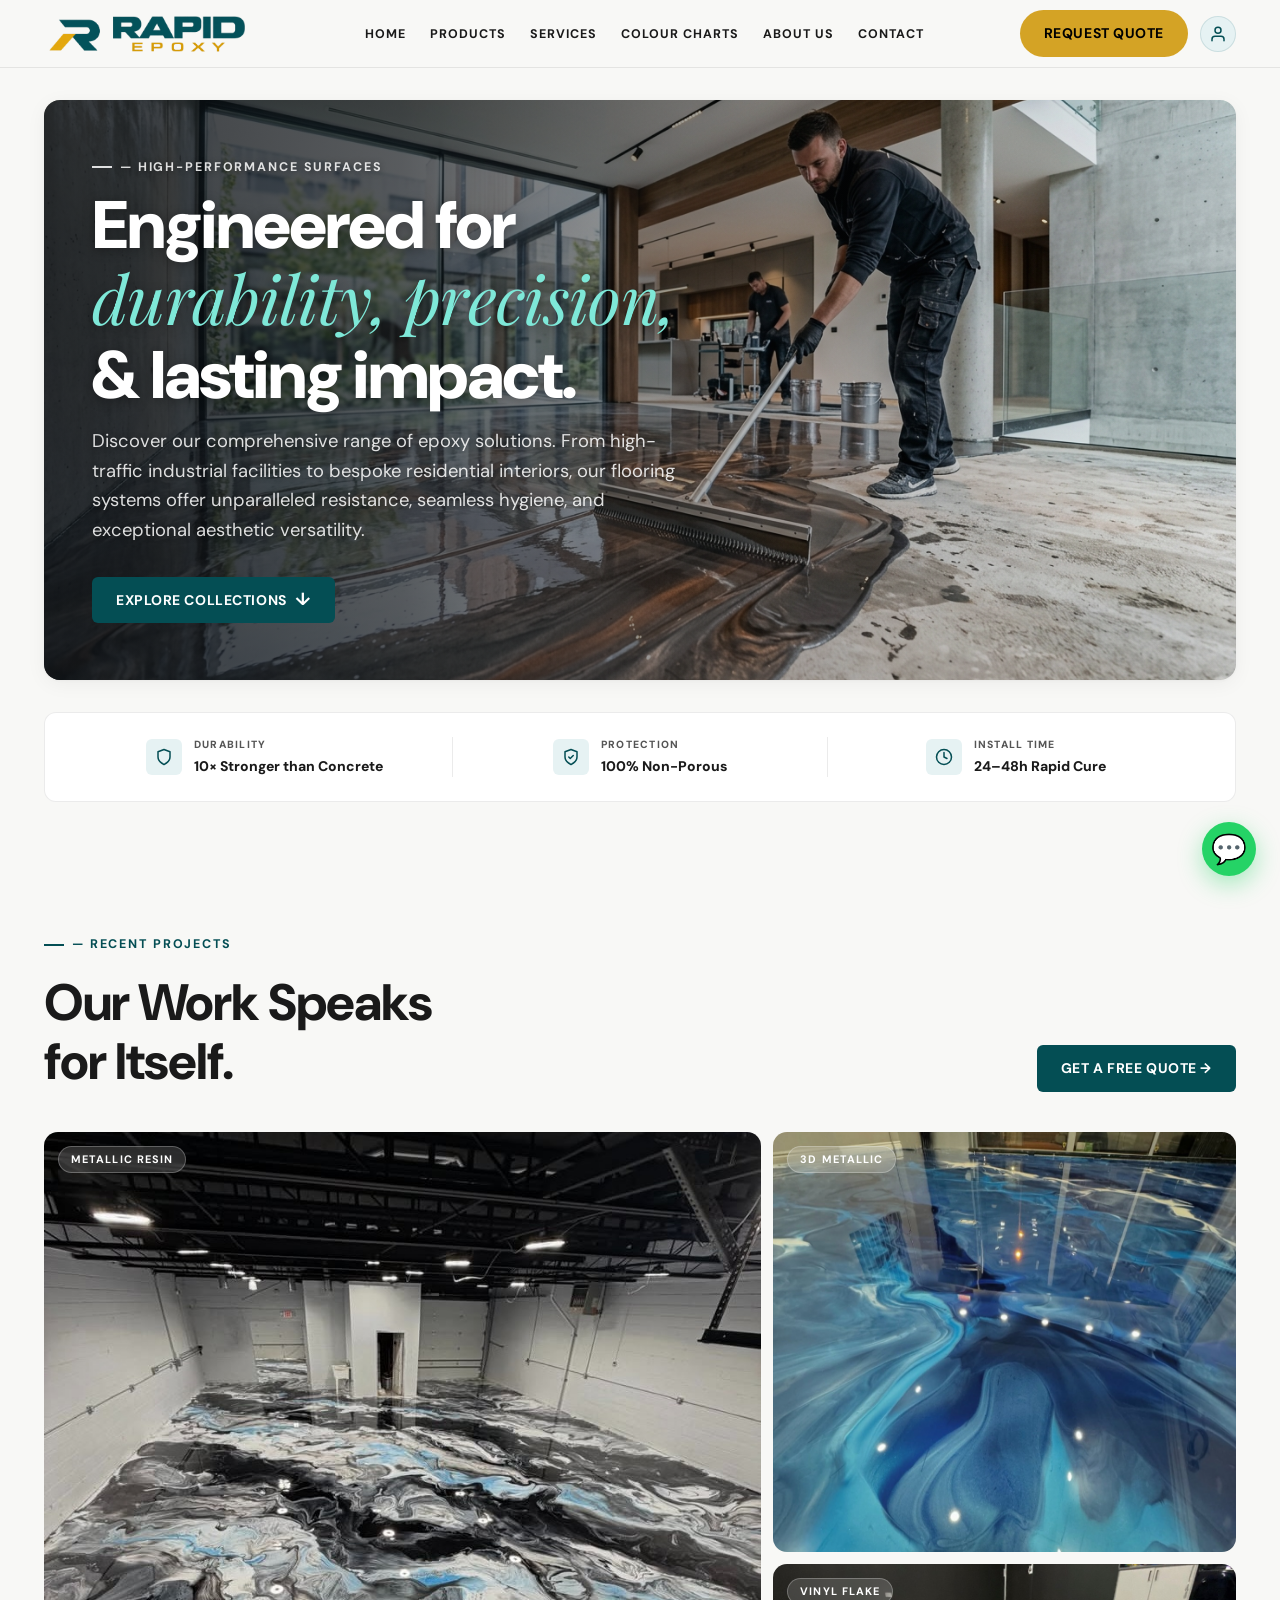
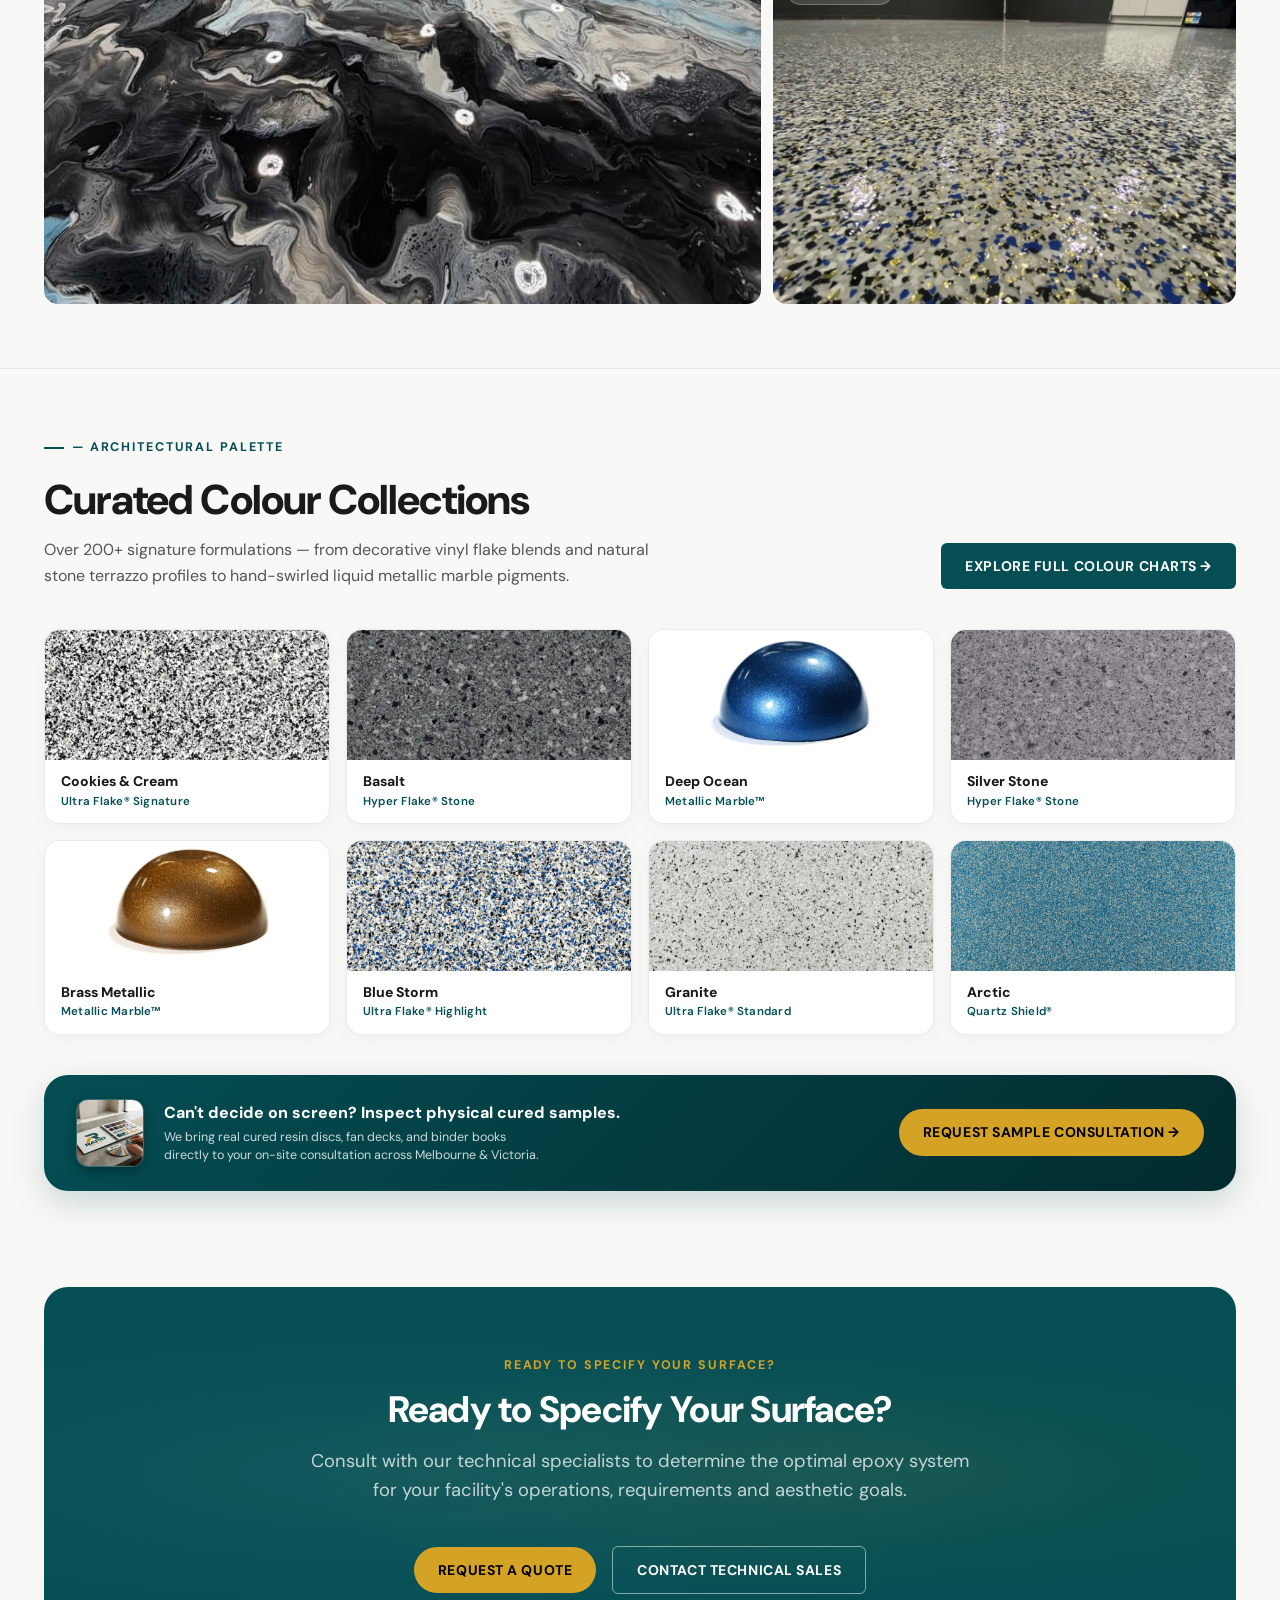
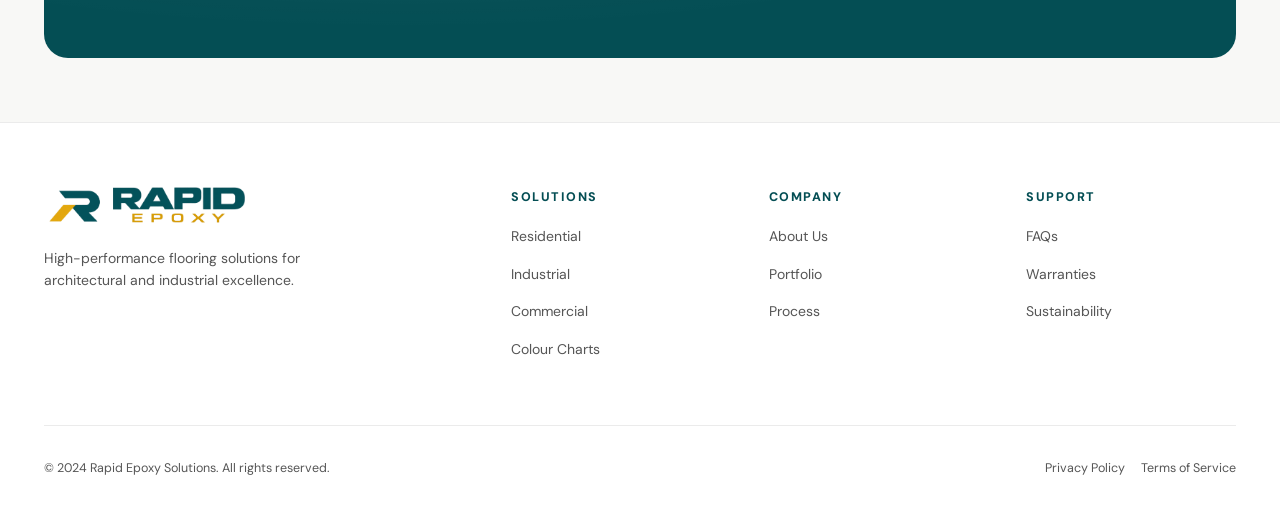
==== commit a59bb85f: "Add minimal home palette section, custom Rapid Epoxy sample book, and mobile pricing table enhanceme" ====
--- a/index.html
+++ b/index.html
@@ -244,175 +244,168 @@
       margin-bottom: var(--space-8);
     }
 
-    .palette-options {
+    /* ─── Minimal Colour Palette Showcase on Homepage ─── */
+    .section-home-palette {
+      padding: var(--space-16) 0 var(--space-20);
+      background: var(--color-base);
+      border-top: 1px solid var(--color-border);
+    }
+
+    .home-palette-header {
+      display: flex;
+      align-items: flex-end;
+      justify-content: space-between;
+      gap: var(--space-8);
+      margin-bottom: var(--space-10);
+      flex-wrap: wrap;
+    }
+
+    .home-palette-header-left {
+      max-width: 620px;
+    }
+
+    .home-palette-header-left h2 {
+      font-size: clamp(2rem, 3.5vw, 2.6rem);
+      font-weight: 800;
+      color: var(--color-ink);
+      letter-spacing: -0.02em;
+      line-height: 1.15;
+      margin-top: var(--space-2);
+      margin-bottom: var(--space-3);
+    }
+
+    .home-palette-header-left p {
+      font-size: var(--text-base);
+      color: var(--color-muted);
+      line-height: 1.65;
+    }
+
+    .home-palette-grid {
+      display: grid;
+      grid-template-columns: repeat(4, 1fr);
+      gap: var(--space-4);
+      margin-bottom: var(--space-10);
+    }
+
+    .home-swatch-card {
+      background: var(--color-surface);
+      border-radius: var(--radius-lg);
+      border: 1px solid var(--color-border);
+      overflow: hidden;
+      text-decoration: none;
+      box-shadow: 0 4px 16px rgba(0, 0, 0, 0.04);
+      transition: all var(--dur-base) var(--ease-out);
       display: flex;
       flex-direction: column;
-      gap: var(--space-4);
-      margin-bottom: var(--space-8);
-    }
-
-    .palette-option {
-      display: flex;
-      align-items: center;
-      gap: var(--space-4);
-    }
-
-    .palette-option-num {
-      width: 28px; height: 28px;
-      border-radius: 50%;
-      background: var(--color-teal-light);
-      color: var(--color-teal);
-      font-size: var(--text-xs);
-      font-weight: 800;
-      display: flex;
-      align-items: center;
-      justify-content: center;
-      flex-shrink: 0;
-    }
-
-    .palette-option-text {
-      font-size: var(--text-sm);
-      font-weight: 600;
-      color: var(--color-ink);
-    }
-
-    .palette-view-link {
-      display: inline-flex;
-      align-items: center;
-      gap: var(--space-2);
-      font-size: var(--text-xs);
-      font-weight: 800;
-      letter-spacing: 0.08em;
-      text-transform: uppercase;
-      color: var(--color-teal);
-      transition: gap var(--dur-fast);
-    }
-
-    .palette-view-link:hover {
-      gap: var(--space-3);
-    }
-
-    .palette-visual {
+    }
+
+    .home-swatch-card:hover {
+      transform: translateY(-4px);
+      box-shadow: 0 14px 32px rgba(4, 78, 84, 0.12);
+      border-color: var(--color-teal);
+    }
+
+    .home-swatch-img-box {
+      width: 100%;
+      height: 130px;
+      overflow: hidden;
       position: relative;
-      display: flex;
-      align-items: center;
-      justify-content: center;
-      padding-bottom: 60px;
-    }
-
-    .palette-orb {
-      width: 300px;
-      height: 300px;
-      border-radius: 50%;
-      overflow: hidden;
-      box-shadow: 0 24px 60px rgba(4, 78, 84, 0.25), 0 8px 20px rgba(0,0,0,0.12);
-      flex-shrink: 0;
-      animation: floatOrb 5s ease-in-out infinite;
-      position: relative;
-    }
-
-    /* Gradient color overlay that cycles on top of the image */
-    .palette-orb::after {
-      content: '';
-      position: absolute;
-      inset: 0;
-      border-radius: 50%;
-      opacity: 0;
-      transition: opacity 1.2s ease;
-      mix-blend-mode: color;
-      pointer-events: none;
-    }
-
-    .palette-orb.color-active::after {
-      opacity: 1;
-    }
-
-    .palette-orb img {
+      background: #111;
+    }
+
+    .home-swatch-img-box img {
       width: 100%;
       height: 100%;
       object-fit: cover;
-      transition: filter 1.4s ease;
-    }
-
-    @keyframes floatOrb {
-      0%, 100% { transform: translateY(0); }
-      50% { transform: translateY(-12px); }
-    }
-
-    .palette-chip-card {
-      position: absolute;
-      bottom: 0;
-      right: 0;
+      display: block;
+      transition: transform 0.5s var(--ease-out);
+    }
+
+    .home-swatch-card:hover .home-swatch-img-box img {
+      transform: scale(1.08);
+    }
+
+    .home-swatch-meta {
+      padding: var(--space-3) var(--space-4);
+      display: flex;
+      flex-direction: column;
+      gap: 2px;
       background: var(--color-surface);
-      border: 1px solid var(--color-border);
-      border-radius: var(--radius-md);
-      padding: var(--space-4) var(--space-5);
-      box-shadow: var(--shadow-hover);
-      min-width: 200px;
-    }
-
-    .chip-card-label {
-      display: flex;
-      align-items: center;
-      justify-content: space-between;
-      margin-bottom: var(--space-3);
-    }
-
-    .chip-card-name {
+    }
+
+    .home-swatch-name {
       font-size: var(--text-sm);
       font-weight: 800;
       color: var(--color-ink);
-    }
-
-    .chip-badge-premium {
-      font-size: 0.6rem;
+      line-height: 1.3;
+    }
+
+    .home-swatch-system {
+      font-size: 0.72rem;
+      font-weight: 600;
+      color: var(--color-teal);
+      letter-spacing: 0.02em;
+    }
+
+    /* Bottom Sample Book Callout Strip */
+    .home-palette-callout {
+      background: linear-gradient(135deg, #044E54 0%, #022b2e 100%);
+      border-radius: var(--radius-xl);
+      padding: var(--space-6) var(--space-8);
+      color: #FFFFFF;
+      display: flex;
+      align-items: center;
+      justify-content: space-between;
+      gap: var(--space-6);
+      box-shadow: 0 12px 32px rgba(4, 78, 84, 0.18);
+    }
+
+    .home-palette-callout-left {
+      display: flex;
+      align-items: center;
+      gap: var(--space-5);
+    }
+
+    .home-palette-callout-thumb {
+      width: 68px;
+      height: 68px;
+      border-radius: var(--radius-md);
+      overflow: hidden;
+      flex-shrink: 0;
+      border: 1px solid rgba(255, 255, 255, 0.2);
+      box-shadow: 0 4px 12px rgba(0, 0, 0, 0.3);
+    }
+
+    .home-palette-callout-thumb img {
+      width: 100%;
+      height: 100%;
+      object-fit: cover;
+    }
+
+    .home-palette-callout-title {
+      font-size: var(--text-base);
       font-weight: 800;
-      letter-spacing: 0.1em;
-      text-transform: uppercase;
-      background: var(--color-gold-light);
-      color: var(--color-gold-hover);
-      padding: 2px 8px;
-      border-radius: var(--radius-pill);
-      border: 1px solid rgba(212,163,37,0.3);
-    }
-
-    .chip-swatches {
-      display: grid;
-      grid-template-columns: 1fr 1fr;
-      gap: var(--space-3);
-    }
-
-    .chip-swatch-group {
-      display: flex;
-      flex-direction: column;
-      gap: var(--space-1);
-    }
-
-    .chip-swatch-label {
-      font-size: 0.6rem;
-      font-weight: 800;
-      letter-spacing: 0.1em;
-      text-transform: uppercase;
-      color: var(--color-muted);
-    }
-
-    .chip-swatch {
-      display: flex;
-      align-items: center;
-      gap: var(--space-2);
-    }
-
-    .chip-dot {
-      width: 18px; height: 18px;
-      border-radius: 50%;
-      border: 1px solid var(--color-border);
-      flex-shrink: 0;
-    }
-
-    .chip-dot-label {
+      color: #FFFFFF;
+      margin-bottom: 2px;
+    }
+
+    .home-palette-callout-sub {
       font-size: var(--text-xs);
-      font-weight: 600;
-      color: var(--color-ink);
+      color: rgba(255, 255, 255, 0.8);
+      line-height: 1.5;
+      max-width: 48ch;
+    }
+
+    @media (max-width: 1024px) {
+      .home-palette-grid { grid-template-columns: repeat(3, 1fr); }
+    }
+
+    @media (max-width: 768px) {
+      .home-palette-header { flex-direction: column; align-items: flex-start; }
+      .home-palette-grid { grid-template-columns: repeat(2, 1fr); gap: var(--space-3); }
+      .home-swatch-img-box { height: 110px; }
+      .home-palette-callout { flex-direction: column; align-items: flex-start; padding: var(--space-6); }
+      .home-palette-callout .btn { width: 100%; justify-content: center; }
     }
 
     /* ── CTA Banner ── */
@@ -892,72 +885,132 @@
 
 
     <!-- ═══════════════════════════════════════
-         COLOUR PALETTE & BESPOKE DESIGNS
+         MINIMAL COLOUR PALETTE SHOWCASE
     ═══════════════════════════════════════ -->
-    <section class="section-palette" id="palette">
+    <section class="section-home-palette" id="palette">
       <div class="container">
-        <div class="palette-grid">
-
-          <!-- Content -->
-          <div class="palette-content reveal">
-            <span class="eyebrow">Custom Aesthetics</span>
-            <h2 class="palette-title">Color Palette &amp;<br>Bespoke Designs</h2>
-            <p class="palette-desc">
-              Performance doesn't necessitate compromise on design. Our vast library of pigments, flakes, and metallic additives allows for complete architectural freedom.
+
+        <!-- Section Header -->
+        <div class="home-palette-header">
+          <div class="home-palette-header-left">
+            <span class="eyebrow">— Architectural Palette</span>
+            <h2>Curated Colour Collections</h2>
+            <p>
+              Over 200+ signature formulations — from decorative vinyl flake blends and natural stone terrazzo profiles to hand-swirled liquid metallic marble pigments.
             </p>
-
-            <div class="palette-options">
-              <div class="palette-option">
-                <div class="palette-option-num">01</div>
-                <span class="palette-option-text">Solid Colors (RAL Standard matched)</span>
-              </div>
-              <div class="palette-option">
-                <div class="palette-option-num">02</div>
-                <span class="palette-option-text">Decorative Flake Blends (1/4&quot; to 1/16&quot;)</span>
-              </div>
-              <div class="palette-option">
-                <div class="palette-option-num">03</div>
-                <span class="palette-option-text">Metallic Pigment Infusions</span>
-              </div>
-            </div>
-
-            <a href="products.html#colours" class="palette-view-link">
-              View Full Palette →
-            </a>
           </div>
-
-          <!-- Visual -->
-          <div class="palette-visual reveal" data-delay="2">
-            <div class="palette-orb" id="paletteOrb">
-              <img src="img/metallic_epoxy.jpg" alt="Metallic Epoxy Resin Mix" id="paletteOrbImg">
-            </div>
-
-            <!-- Floating colour chip card -->
-            <div class="palette-chip-card">
-              <div class="chip-card-label">
-                <span class="chip-card-name" id="chipMixName">Metallic Mix: 'Oceanic'</span>
-                <span class="chip-badge-premium">Premium</span>
-              </div>
-              <div class="chip-swatches">
-                <div class="chip-swatch-group">
-                  <span class="chip-swatch-label">Base</span>
-                  <div class="chip-swatch">
-                    <div class="chip-dot" id="chipBaseColor" style="background:#00605A;"></div>
-                    <span class="chip-dot-label" id="chipBaseLabel">Deep Teal</span>
-                  </div>
-                </div>
-                <div class="chip-swatch-group">
-                  <span class="chip-swatch-label">Accent</span>
-                  <div class="chip-swatch">
-                    <div class="chip-dot" id="chipAccentColor" style="background:#C9A227;"></div>
-                    <span class="chip-dot-label" id="chipAccentLabel">Metallic Gold</span>
-                  </div>
-                </div>
-              </div>
-            </div>
+          <div>
+            <a href="colours.html" class="btn btn-teal">Explore Full Colour Charts &rarr;</a>
           </div>
-
         </div>
+
+        <!-- Curated Real Swatches Grid -->
+        <div class="home-palette-grid">
+
+          <!-- 1. Cookies & Cream -->
+          <a href="colours.html#swatches" class="home-swatch-card" aria-label="Cookies & Cream Swatch">
+            <div class="home-swatch-img-box">
+              <img src="img/swatches/uf_cookies-cream.png" alt="Cookies & Cream Ultra Flake" loading="lazy">
+            </div>
+            <div class="home-swatch-meta">
+              <span class="home-swatch-name">Cookies &amp; Cream</span>
+              <span class="home-swatch-system">Ultra Flake&reg; Signature</span>
+            </div>
+          </a>
+
+          <!-- 2. Basalt Stone -->
+          <a href="colours.html#swatches" class="home-swatch-card" aria-label="Basalt Stone Swatch">
+            <div class="home-swatch-img-box">
+              <img src="img/swatches/hf_basalt.jpg" alt="Basalt Hyper Flake" loading="lazy">
+            </div>
+            <div class="home-swatch-meta">
+              <span class="home-swatch-name">Basalt</span>
+              <span class="home-swatch-system">Hyper Flake&reg; Stone</span>
+            </div>
+          </a>
+
+          <!-- 3. Deep Ocean Metallic -->
+          <a href="colours.html#swatches" class="home-swatch-card" aria-label="Deep Ocean Metallic Swatch">
+            <div class="home-swatch-img-box">
+              <img src="img/swatches/mm_deep-ocean.png" alt="Deep Ocean Metallic Marble" loading="lazy">
+            </div>
+            <div class="home-swatch-meta">
+              <span class="home-swatch-name">Deep Ocean</span>
+              <span class="home-swatch-system">Metallic Marble&trade;</span>
+            </div>
+          </a>
+
+          <!-- 4. Silver Stone -->
+          <a href="colours.html#swatches" class="home-swatch-card" aria-label="Silver Stone Swatch">
+            <div class="home-swatch-img-box">
+              <img src="img/swatches/hf_silver-stone.png" alt="Silver Stone Hyper Flake" loading="lazy">
+            </div>
+            <div class="home-swatch-meta">
+              <span class="home-swatch-name">Silver Stone</span>
+              <span class="home-swatch-system">Hyper Flake&reg; Stone</span>
+            </div>
+          </a>
+
+          <!-- 5. Brass Metallic -->
+          <a href="colours.html#swatches" class="home-swatch-card" aria-label="Brass Metallic Swatch">
+            <div class="home-swatch-img-box">
+              <img src="img/swatches/mm_brass.png" alt="Brass Metallic Marble" loading="lazy">
+            </div>
+            <div class="home-swatch-meta">
+              <span class="home-swatch-name">Brass Metallic</span>
+              <span class="home-swatch-system">Metallic Marble&trade;</span>
+            </div>
+          </a>
+
+          <!-- 6. Blue Storm -->
+          <a href="colours.html#swatches" class="home-swatch-card" aria-label="Blue Storm Swatch">
+            <div class="home-swatch-img-box">
+              <img src="img/swatches/uf_blue-storm.png" alt="Blue Storm Ultra Flake" loading="lazy">
+            </div>
+            <div class="home-swatch-meta">
+              <span class="home-swatch-name">Blue Storm</span>
+              <span class="home-swatch-system">Ultra Flake&reg; Highlight</span>
+            </div>
+          </a>
+
+          <!-- 7. Granite -->
+          <a href="colours.html#swatches" class="home-swatch-card" aria-label="Granite Flake Swatch">
+            <div class="home-swatch-img-box">
+              <img src="img/swatches/uf_granite.png" alt="Granite Ultra Flake" loading="lazy">
+            </div>
+            <div class="home-swatch-meta">
+              <span class="home-swatch-name">Granite</span>
+              <span class="home-swatch-system">Ultra Flake&reg; Standard</span>
+            </div>
+          </a>
+
+          <!-- 8. Arctic Quartz -->
+          <a href="colours.html#swatches" class="home-swatch-card" aria-label="Arctic Quartz Swatch">
+            <div class="home-swatch-img-box">
+              <img src="img/swatches/qs_arctic.png" alt="Arctic Quartz Shield" loading="lazy">
+            </div>
+            <div class="home-swatch-meta">
+              <span class="home-swatch-name">Arctic</span>
+              <span class="home-swatch-system">Quartz Shield&reg;</span>
+            </div>
+          </a>
+
+        </div>
+
+        <!-- Consultation Sample Book Callout Strip -->
+        <div class="home-palette-callout">
+          <div class="home-palette-callout-left">
+            <div class="home-palette-callout-thumb">
+              <img src="img/charts/rapidepoxy-sample-book.webp" alt="Rapid Epoxy Sample Book &amp; Cured Discs" loading="lazy">
+            </div>
+            <div>
+              <div class="home-palette-callout-title">Can't decide on screen? Inspect physical cured samples.</div>
+              <div class="home-palette-callout-sub">We bring real cured resin discs, fan decks, and binder books directly to your on-site consultation across Melbourne &amp; Victoria.</div>
+            </div>
+          </div>
+          <a href="contact.html" class="btn btn-gold btn-sm" style="flex-shrink:0;">Request Sample Consultation &rarr;</a>
+        </div>
+
       </div>
     </section>
 
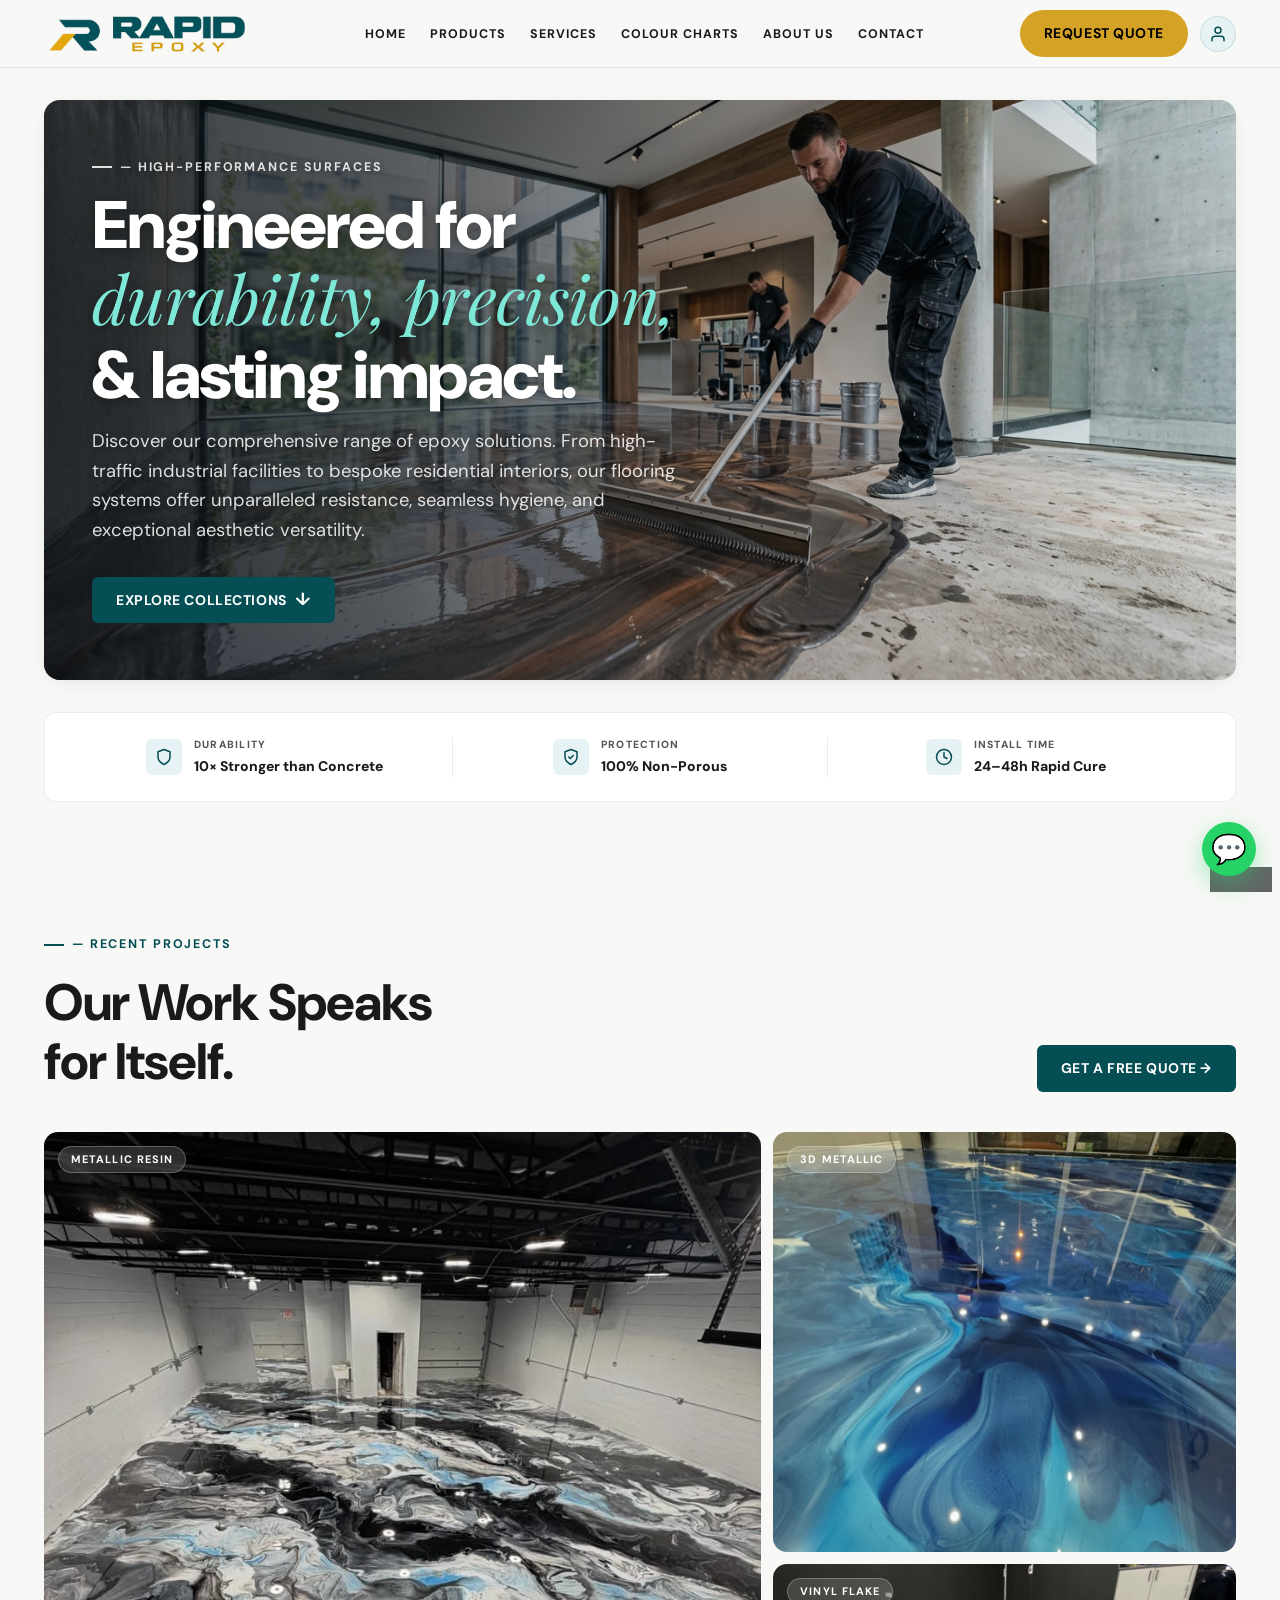
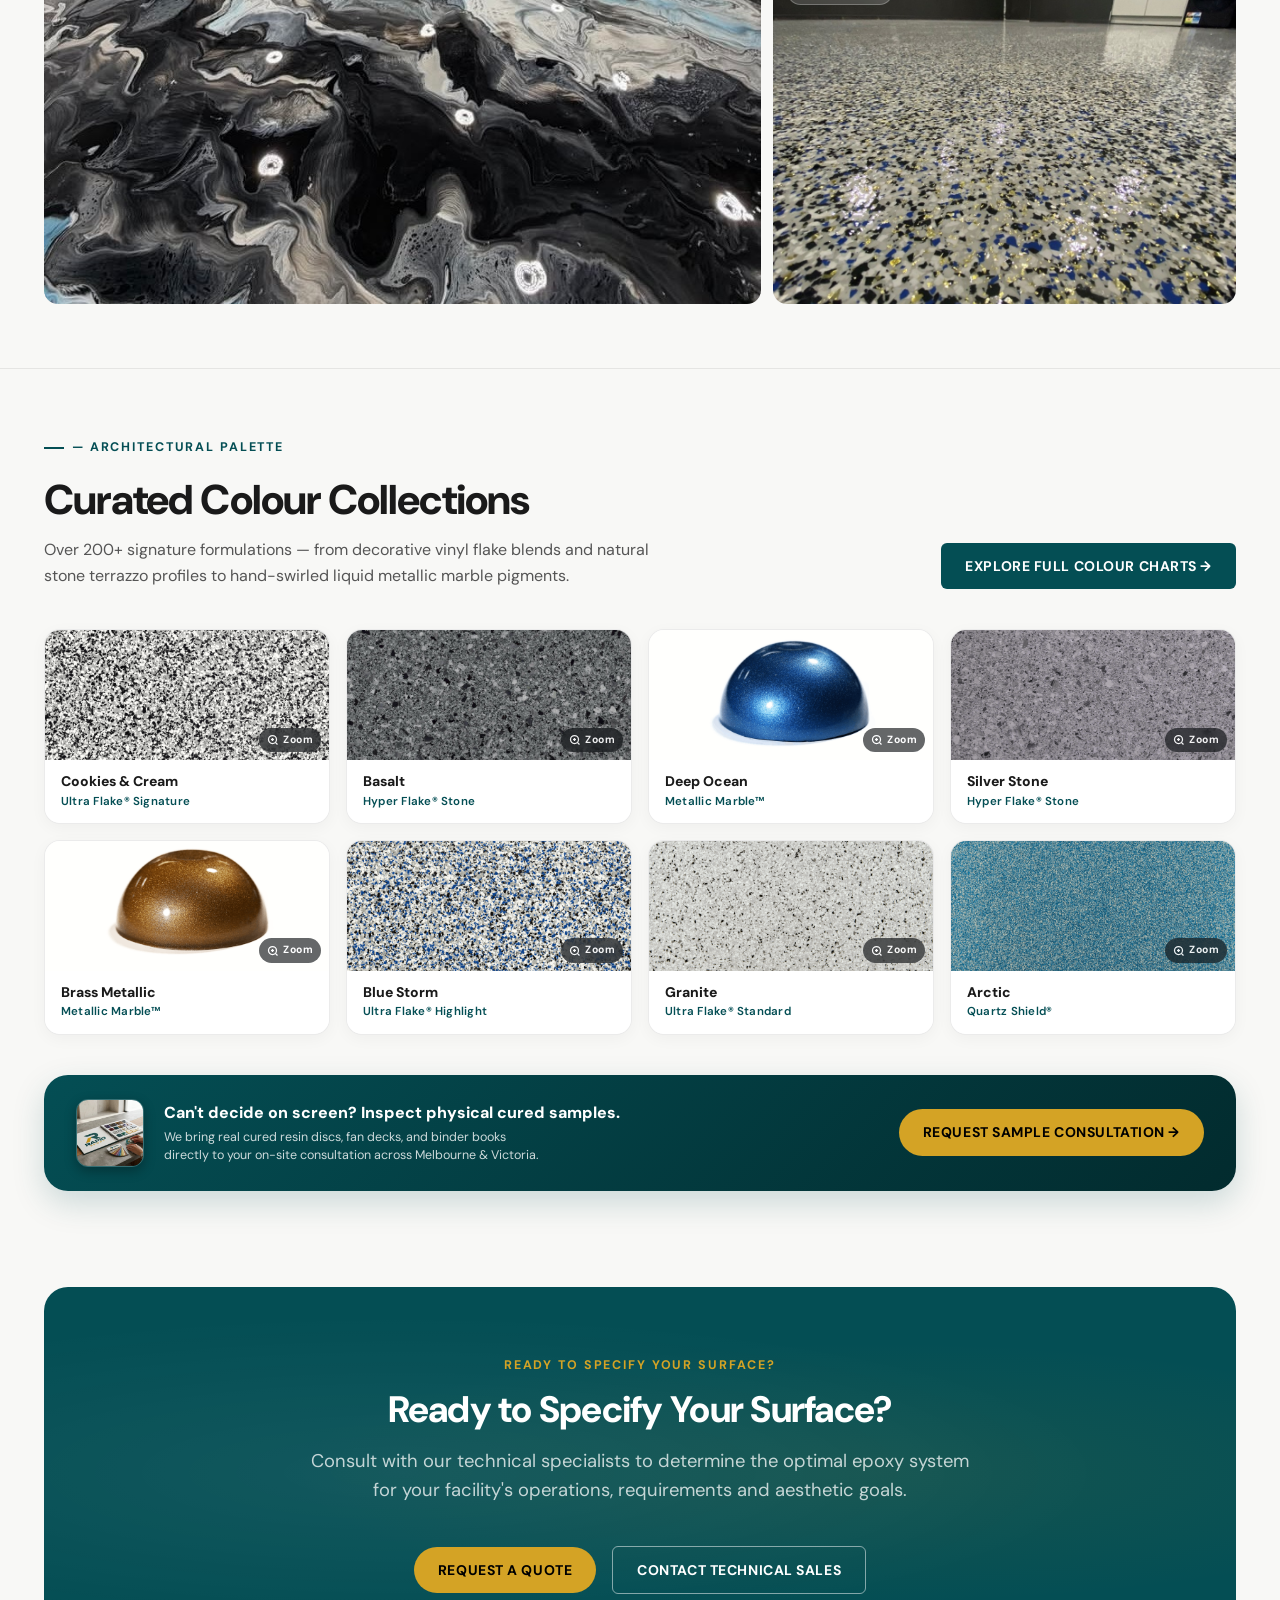
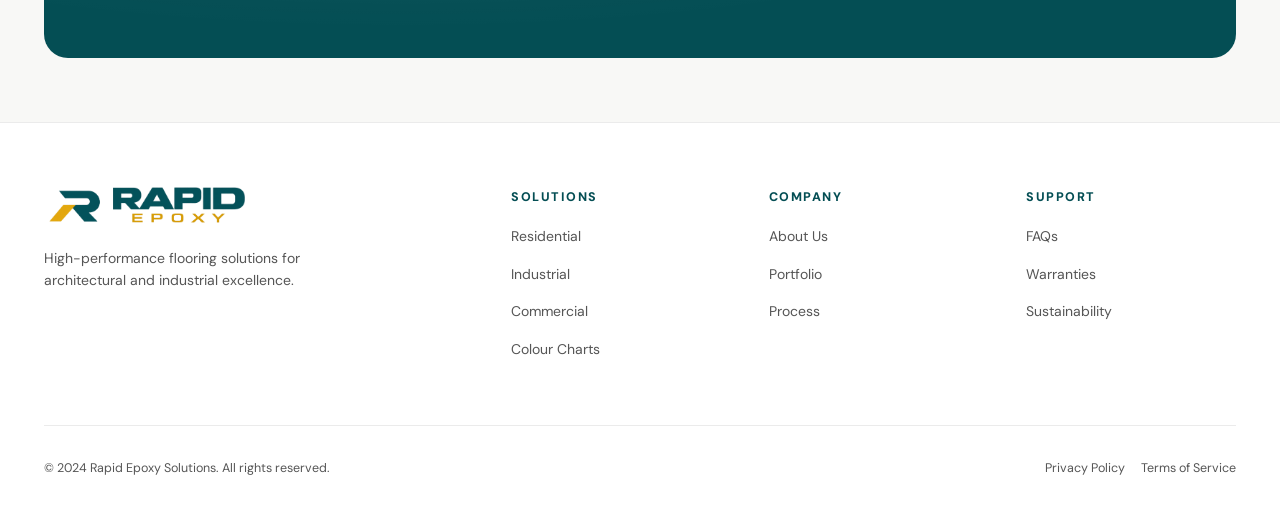
==== commit bccd8352: "Add tap-to-zoom swatch lightbox to homepage and colours page" ====
--- a/index.html
+++ b/index.html
@@ -592,6 +592,166 @@
       .showcase-grid { grid-template-columns: 1fr; grid-template-rows: auto; }
       .showcase-item-large { grid-column: 1; grid-row: auto; }
     }
+  
+    /* ─── Swatch Tap-to-Zoom Lightbox ─── */
+    .swatch-lightbox {
+      position: fixed;
+      inset: 0;
+      z-index: 10000;
+      display: flex;
+      align-items: center;
+      justify-content: center;
+      padding: var(--space-4);
+      opacity: 0;
+      pointer-events: none;
+      transition: opacity 0.25s ease;
+    }
+
+    .swatch-lightbox.is-open {
+      opacity: 1;
+      pointer-events: auto;
+    }
+
+    .swatch-lightbox-backdrop {
+      position: absolute;
+      inset: 0;
+      background: rgba(10, 14, 18, 0.85);
+      backdrop-filter: blur(8px);
+      -webkit-backdrop-filter: blur(8px);
+    }
+
+    .swatch-lightbox-dialog {
+      position: relative;
+      z-index: 1;
+      background: #FFFFFF;
+      border-radius: var(--radius-xl);
+      overflow: hidden;
+      max-width: 520px;
+      width: 100%;
+      box-shadow: 0 25px 60px rgba(0, 0, 0, 0.5), 0 0 0 1px rgba(255, 255, 255, 0.15);
+      transform: scale(0.92);
+      transition: transform 0.28s cubic-bezier(0.16, 1, 0.3, 1);
+      display: flex;
+      flex-direction: column;
+    }
+
+    .swatch-lightbox.is-open .swatch-lightbox-dialog {
+      transform: scale(1);
+    }
+
+    .swatch-lightbox-close {
+      position: absolute;
+      top: 12px;
+      right: 12px;
+      width: 38px;
+      height: 38px;
+      border-radius: 50%;
+      background: rgba(10, 14, 18, 0.65);
+      color: #FFFFFF;
+      border: 1px solid rgba(255, 255, 255, 0.25);
+      display: flex;
+      align-items: center;
+      justify-content: center;
+      cursor: pointer;
+      z-index: 10;
+      transition: all 0.2s ease;
+    }
+
+    .swatch-lightbox-close:hover {
+      background: rgba(10, 14, 18, 0.95);
+      transform: scale(1.08);
+    }
+
+    .swatch-lightbox-img-wrap {
+      width: 100%;
+      height: 340px;
+      background: #0e1418;
+      overflow: hidden;
+      position: relative;
+    }
+
+    .swatch-lightbox-img-wrap img {
+      width: 100%;
+      height: 100%;
+      object-fit: cover;
+      display: block;
+    }
+
+    .swatch-lightbox-details {
+      padding: var(--space-5) var(--space-6);
+      background: #FFFFFF;
+    }
+
+    .swatch-lightbox-header {
+      display: flex;
+      align-items: center;
+      justify-content: space-between;
+      gap: var(--space-4);
+    }
+
+    .swatch-lightbox-system {
+      font-size: var(--text-xs);
+      font-weight: 800;
+      letter-spacing: 0.08em;
+      text-transform: uppercase;
+      color: var(--color-teal);
+      display: block;
+      margin-bottom: 2px;
+    }
+
+    .swatch-lightbox-title {
+      font-size: clamp(1.2rem, 3.5vw, 1.5rem);
+      font-weight: 900;
+      color: var(--color-ink);
+      letter-spacing: -0.02em;
+      margin: 0 0 2px;
+    }
+
+    .swatch-lightbox-base {
+      font-size: var(--text-xs);
+      color: var(--color-muted);
+      margin: 0;
+    }
+
+    /* Zoom pill hint on hover */
+    .home-swatch-img-box {
+      position: relative;
+      cursor: pointer;
+    }
+
+    .swatch-zoom-badge {
+      position: absolute;
+      bottom: 8px;
+      right: 8px;
+      background: rgba(10, 14, 18, 0.7);
+      color: #FFFFFF;
+      backdrop-filter: blur(4px);
+      padding: 4px 8px;
+      border-radius: var(--radius-pill);
+      font-size: 0.65rem;
+      font-weight: 700;
+      letter-spacing: 0.04em;
+      display: inline-flex;
+      align-items: center;
+      gap: 4px;
+      opacity: 0.9;
+      pointer-events: none;
+      transition: all 0.2s ease;
+    }
+
+    .home-swatch-card:hover .swatch-zoom-badge,
+    .swatch-card:hover .swatch-zoom-badge {
+      opacity: 1;
+      background: var(--color-teal);
+      transform: scale(1.04);
+    }
+
+    @media (max-width: 600px) {
+      .swatch-lightbox-img-wrap { height: 260px; }
+      .swatch-lightbox-header { flex-direction: column; align-items: flex-start; }
+      .swatch-lightbox-header .btn { width: 100%; justify-content: center; }
+    }
+
   </style>
 
   <!-- Showcase Section CSS -->
@@ -911,6 +1071,7 @@
           <a href="colours.html#swatches" class="home-swatch-card" aria-label="Cookies & Cream Swatch">
             <div class="home-swatch-img-box">
               <img src="img/swatches/uf_cookies-cream.png" alt="Cookies & Cream Ultra Flake" loading="lazy">
+              <span class="swatch-zoom-badge"><svg width="12" height="12" viewBox="0 0 24 24" fill="none" stroke="currentColor" stroke-width="2.5"><circle cx="11" cy="11" r="8"/><line x1="21" y1="21" x2="16.65" y2="16.65"/><line x1="11" y1="8" x2="11" y2="14"/><line x1="8" y1="11" x2="14" y2="11"/></svg> Zoom</span>
             </div>
             <div class="home-swatch-meta">
               <span class="home-swatch-name">Cookies &amp; Cream</span>
@@ -922,6 +1083,7 @@
           <a href="colours.html#swatches" class="home-swatch-card" aria-label="Basalt Stone Swatch">
             <div class="home-swatch-img-box">
               <img src="img/swatches/hf_basalt.jpg" alt="Basalt Hyper Flake" loading="lazy">
+              <span class="swatch-zoom-badge"><svg width="12" height="12" viewBox="0 0 24 24" fill="none" stroke="currentColor" stroke-width="2.5"><circle cx="11" cy="11" r="8"/><line x1="21" y1="21" x2="16.65" y2="16.65"/><line x1="11" y1="8" x2="11" y2="14"/><line x1="8" y1="11" x2="14" y2="11"/></svg> Zoom</span>
             </div>
             <div class="home-swatch-meta">
               <span class="home-swatch-name">Basalt</span>
@@ -933,6 +1095,7 @@
           <a href="colours.html#swatches" class="home-swatch-card" aria-label="Deep Ocean Metallic Swatch">
             <div class="home-swatch-img-box">
               <img src="img/swatches/mm_deep-ocean.png" alt="Deep Ocean Metallic Marble" loading="lazy">
+              <span class="swatch-zoom-badge"><svg width="12" height="12" viewBox="0 0 24 24" fill="none" stroke="currentColor" stroke-width="2.5"><circle cx="11" cy="11" r="8"/><line x1="21" y1="21" x2="16.65" y2="16.65"/><line x1="11" y1="8" x2="11" y2="14"/><line x1="8" y1="11" x2="14" y2="11"/></svg> Zoom</span>
             </div>
             <div class="home-swatch-meta">
               <span class="home-swatch-name">Deep Ocean</span>
@@ -944,6 +1107,7 @@
           <a href="colours.html#swatches" class="home-swatch-card" aria-label="Silver Stone Swatch">
             <div class="home-swatch-img-box">
               <img src="img/swatches/hf_silver-stone.png" alt="Silver Stone Hyper Flake" loading="lazy">
+              <span class="swatch-zoom-badge"><svg width="12" height="12" viewBox="0 0 24 24" fill="none" stroke="currentColor" stroke-width="2.5"><circle cx="11" cy="11" r="8"/><line x1="21" y1="21" x2="16.65" y2="16.65"/><line x1="11" y1="8" x2="11" y2="14"/><line x1="8" y1="11" x2="14" y2="11"/></svg> Zoom</span>
             </div>
             <div class="home-swatch-meta">
               <span class="home-swatch-name">Silver Stone</span>
@@ -955,6 +1119,7 @@
           <a href="colours.html#swatches" class="home-swatch-card" aria-label="Brass Metallic Swatch">
             <div class="home-swatch-img-box">
               <img src="img/swatches/mm_brass.png" alt="Brass Metallic Marble" loading="lazy">
+              <span class="swatch-zoom-badge"><svg width="12" height="12" viewBox="0 0 24 24" fill="none" stroke="currentColor" stroke-width="2.5"><circle cx="11" cy="11" r="8"/><line x1="21" y1="21" x2="16.65" y2="16.65"/><line x1="11" y1="8" x2="11" y2="14"/><line x1="8" y1="11" x2="14" y2="11"/></svg> Zoom</span>
             </div>
             <div class="home-swatch-meta">
               <span class="home-swatch-name">Brass Metallic</span>
@@ -966,6 +1131,7 @@
           <a href="colours.html#swatches" class="home-swatch-card" aria-label="Blue Storm Swatch">
             <div class="home-swatch-img-box">
               <img src="img/swatches/uf_blue-storm.png" alt="Blue Storm Ultra Flake" loading="lazy">
+              <span class="swatch-zoom-badge"><svg width="12" height="12" viewBox="0 0 24 24" fill="none" stroke="currentColor" stroke-width="2.5"><circle cx="11" cy="11" r="8"/><line x1="21" y1="21" x2="16.65" y2="16.65"/><line x1="11" y1="8" x2="11" y2="14"/><line x1="8" y1="11" x2="14" y2="11"/></svg> Zoom</span>
             </div>
             <div class="home-swatch-meta">
               <span class="home-swatch-name">Blue Storm</span>
@@ -977,6 +1143,7 @@
           <a href="colours.html#swatches" class="home-swatch-card" aria-label="Granite Flake Swatch">
             <div class="home-swatch-img-box">
               <img src="img/swatches/uf_granite.png" alt="Granite Ultra Flake" loading="lazy">
+              <span class="swatch-zoom-badge"><svg width="12" height="12" viewBox="0 0 24 24" fill="none" stroke="currentColor" stroke-width="2.5"><circle cx="11" cy="11" r="8"/><line x1="21" y1="21" x2="16.65" y2="16.65"/><line x1="11" y1="8" x2="11" y2="14"/><line x1="8" y1="11" x2="14" y2="11"/></svg> Zoom</span>
             </div>
             <div class="home-swatch-meta">
               <span class="home-swatch-name">Granite</span>
@@ -988,6 +1155,7 @@
           <a href="colours.html#swatches" class="home-swatch-card" aria-label="Arctic Quartz Swatch">
             <div class="home-swatch-img-box">
               <img src="img/swatches/qs_arctic.png" alt="Arctic Quartz Shield" loading="lazy">
+              <span class="swatch-zoom-badge"><svg width="12" height="12" viewBox="0 0 24 24" fill="none" stroke="currentColor" stroke-width="2.5"><circle cx="11" cy="11" r="8"/><line x1="21" y1="21" x2="16.65" y2="16.65"/><line x1="11" y1="8" x2="11" y2="14"/><line x1="8" y1="11" x2="14" y2="11"/></svg> Zoom</span>
             </div>
             <div class="home-swatch-meta">
               <span class="home-swatch-name">Arctic</span>
@@ -1002,6 +1170,7 @@
           <div class="home-palette-callout-left">
             <div class="home-palette-callout-thumb">
               <img src="img/charts/rapidepoxy-sample-book.webp" alt="Rapid Epoxy Sample Book &amp; Cured Discs" loading="lazy">
+              <span class="swatch-zoom-badge"><svg width="12" height="12" viewBox="0 0 24 24" fill="none" stroke="currentColor" stroke-width="2.5"><circle cx="11" cy="11" r="8"/><line x1="21" y1="21" x2="16.65" y2="16.65"/><line x1="11" y1="8" x2="11" y2="14"/><line x1="8" y1="11" x2="14" y2="11"/></svg> Zoom</span>
             </div>
             <div>
               <div class="home-palette-callout-title">Can't decide on screen? Inspect physical cured samples.</div>
@@ -1356,5 +1525,109 @@
   </script>
 
   <script src="js/main.js"></script>
+
+  <!-- ═══════════════════════════════════════
+       SWATCH ZOOM LIGHTBOX MODAL
+  ═══════════════════════════════════════ -->
+  <div class="swatch-lightbox" id="swatchLightbox" aria-hidden="true" role="dialog" aria-modal="true">
+    <div class="swatch-lightbox-backdrop" id="swatchLightboxBackdrop"></div>
+    <div class="swatch-lightbox-dialog">
+      <button class="swatch-lightbox-close" id="swatchLightboxClose" aria-label="Close swatch zoom">
+        <svg width="22" height="22" viewBox="0 0 24 24" fill="none" stroke="currentColor" stroke-width="2.5" stroke-linecap="round"><line x1="18" y1="6" x2="6" y2="18"/><line x1="6" y1="6" x2="18" y2="18"/></svg>
+      </button>
+      <div class="swatch-lightbox-img-wrap">
+        <img id="swatchLightboxImg" src="" alt="Enlarged Swatch" loading="eager">
+      </div>
+      <div class="swatch-lightbox-details">
+        <div class="swatch-lightbox-header">
+          <div>
+            <span class="swatch-lightbox-system" id="swatchLightboxSystem">SYSTEM FINISH</span>
+            <h3 class="swatch-lightbox-title" id="swatchLightboxTitle">Swatch Name</h3>
+            <p class="swatch-lightbox-base" id="swatchLightboxBase"></p>
+          </div>
+          <a href="contact.html" class="btn btn-gold btn-sm" style="flex-shrink:0;">Request Sample &rarr;</a>
+        </div>
+      </div>
+    </div>
+  </div>
+
+  <script>
+
+    // ── Swatch Tap-to-Zoom Lightbox Functionality ──
+    (function() {
+      var lightbox   = document.getElementById('swatchLightbox');
+      var backdrop   = document.getElementById('swatchLightboxBackdrop');
+      var closeBtn   = document.getElementById('swatchLightboxClose');
+      var imgEl      = document.getElementById('swatchLightboxImg');
+      var titleEl    = document.getElementById('swatchLightboxTitle');
+      var systemEl   = document.getElementById('swatchLightboxSystem');
+      var baseEl     = document.getElementById('swatchLightboxBase');
+
+      if (!lightbox || !imgEl) return;
+
+      function openLightbox(src, name, system, base) {
+        imgEl.src = src;
+        imgEl.alt = name;
+        if (titleEl)  titleEl.textContent = name;
+        if (systemEl) systemEl.textContent = system || 'Rapid Epoxy Finish';
+        if (baseEl)   baseEl.textContent = base ? ('Base Coat: ' + base) : '';
+        lightbox.classList.add('is-open');
+        lightbox.setAttribute('aria-hidden', 'false');
+        document.body.style.overflow = 'hidden';
+      }
+
+      function closeLightbox() {
+        lightbox.classList.remove('is-open');
+        lightbox.setAttribute('aria-hidden', 'true');
+        document.body.style.overflow = '';
+      }
+
+      if (closeBtn) closeBtn.addEventListener('click', closeLightbox);
+      if (backdrop) backdrop.addEventListener('click', closeLightbox);
+
+      document.addEventListener('keydown', function(e) {
+        if (e.key === 'Escape' && lightbox.classList.contains('is-open')) {
+          closeLightbox();
+        }
+      });
+
+      // Attach to homepage swatch cards
+      document.querySelectorAll('.home-swatch-card').forEach(function(card) {
+        card.addEventListener('click', function(e) {
+          e.preventDefault();
+          var img = card.querySelector('img');
+          var name = card.querySelector('.home-swatch-name');
+          var system = card.querySelector('.home-swatch-system');
+          if (img) {
+            openLightbox(
+              img.src,
+              name ? name.textContent : 'Epoxy Swatch',
+              system ? system.textContent : 'Architectural Finish',
+              ''
+            );
+          }
+        });
+      });
+
+      // Attach to colours.html swatch cards
+      document.querySelectorAll('.swatch-card').forEach(function(card) {
+        card.style.cursor = 'pointer';
+        card.addEventListener('click', function(e) {
+          var img = card.querySelector('img');
+          var name = card.querySelector('.swatch-name');
+          var code = card.querySelector('.swatch-code');
+          if (img) {
+            openLightbox(
+              img.src,
+              name ? name.textContent : 'Epoxy Swatch',
+              'Rapid Epoxy Finish',
+              code ? code.textContent : ''
+            );
+          }
+        });
+      });
+    })();
+
+  </script>
 </body>
 </html>
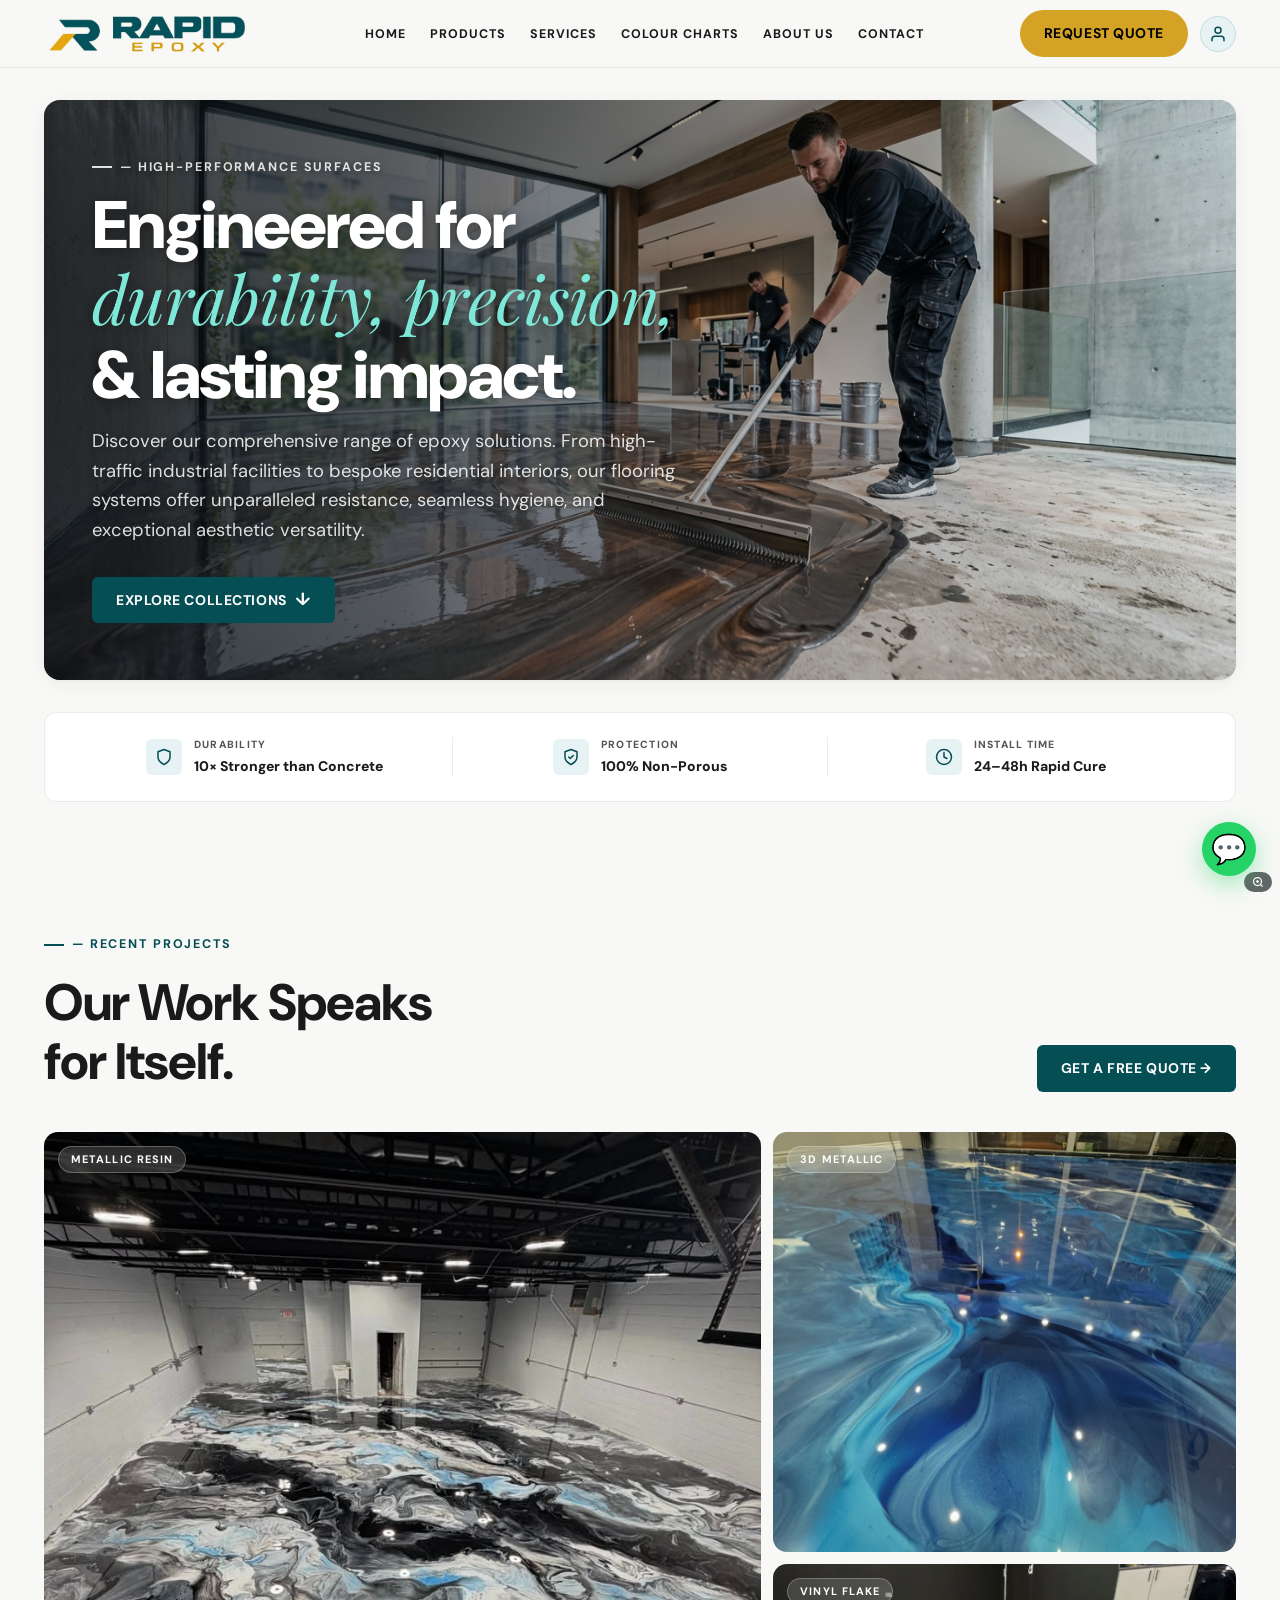
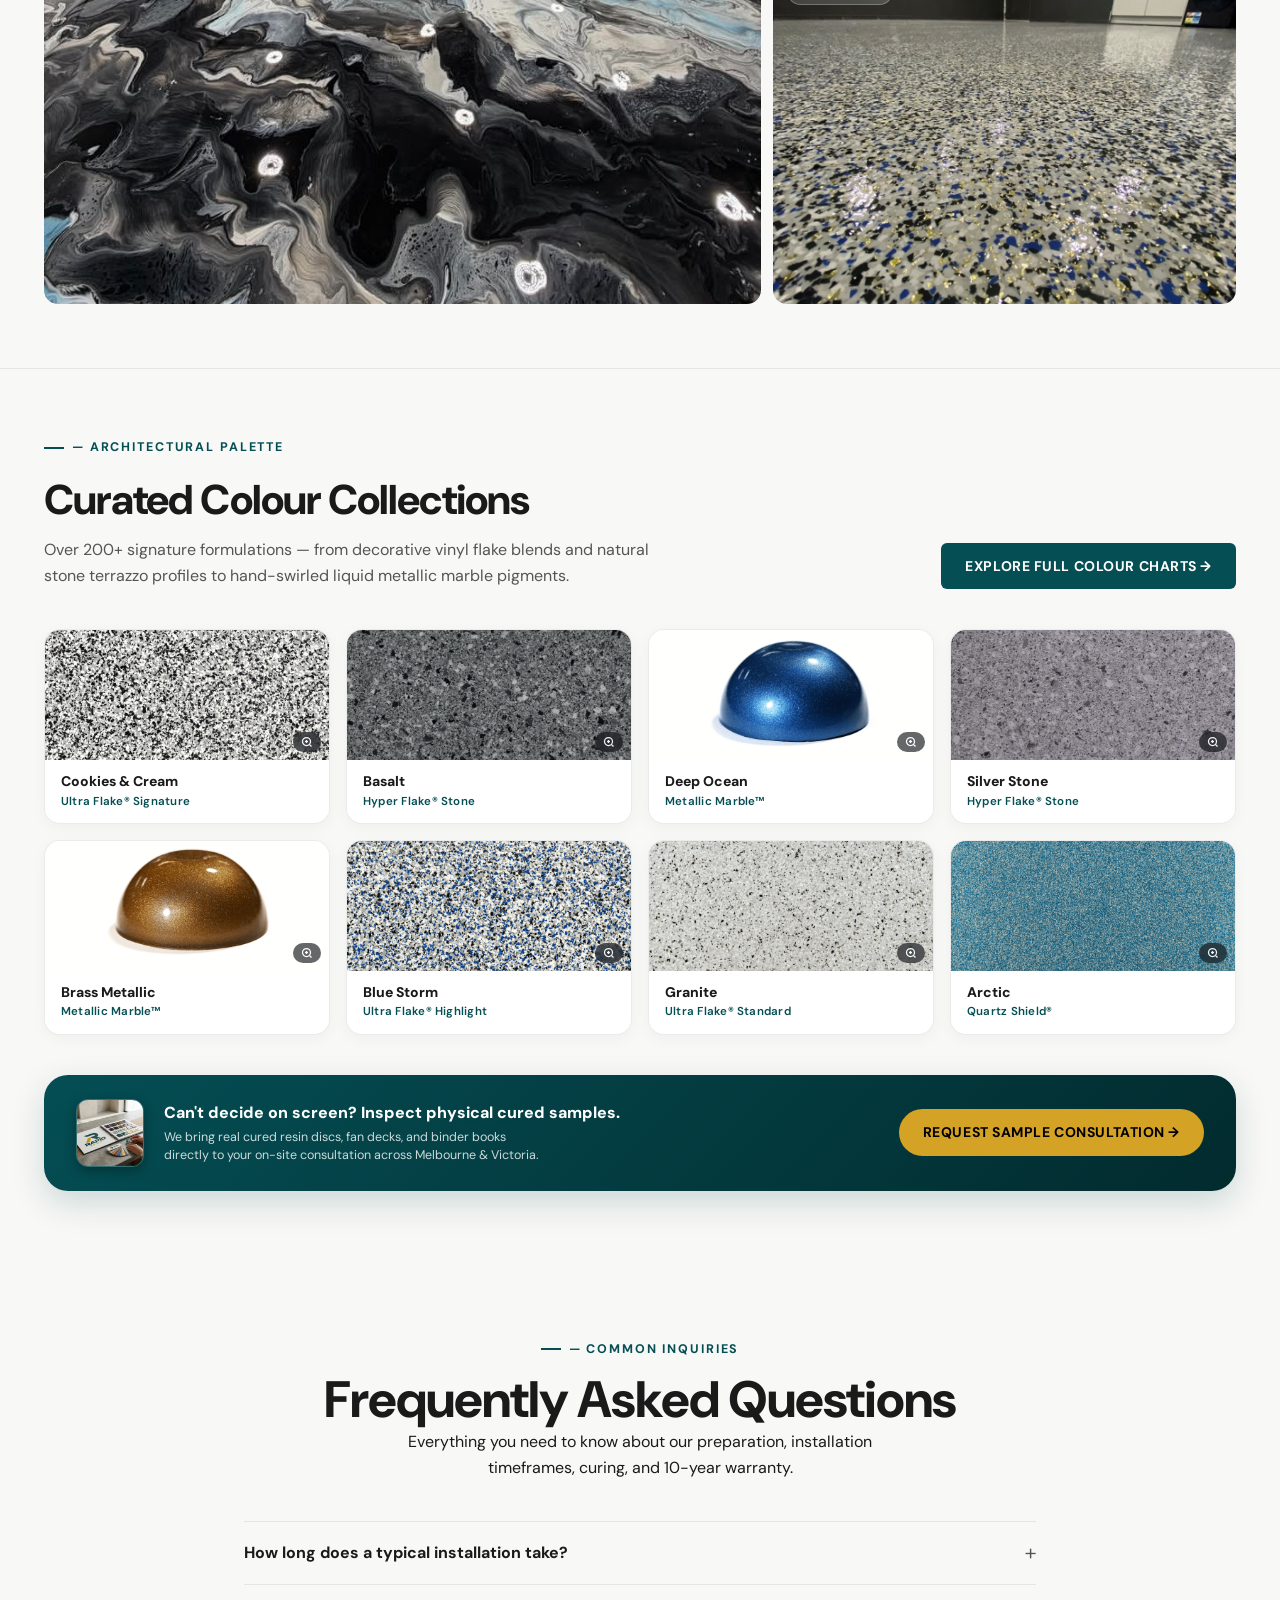
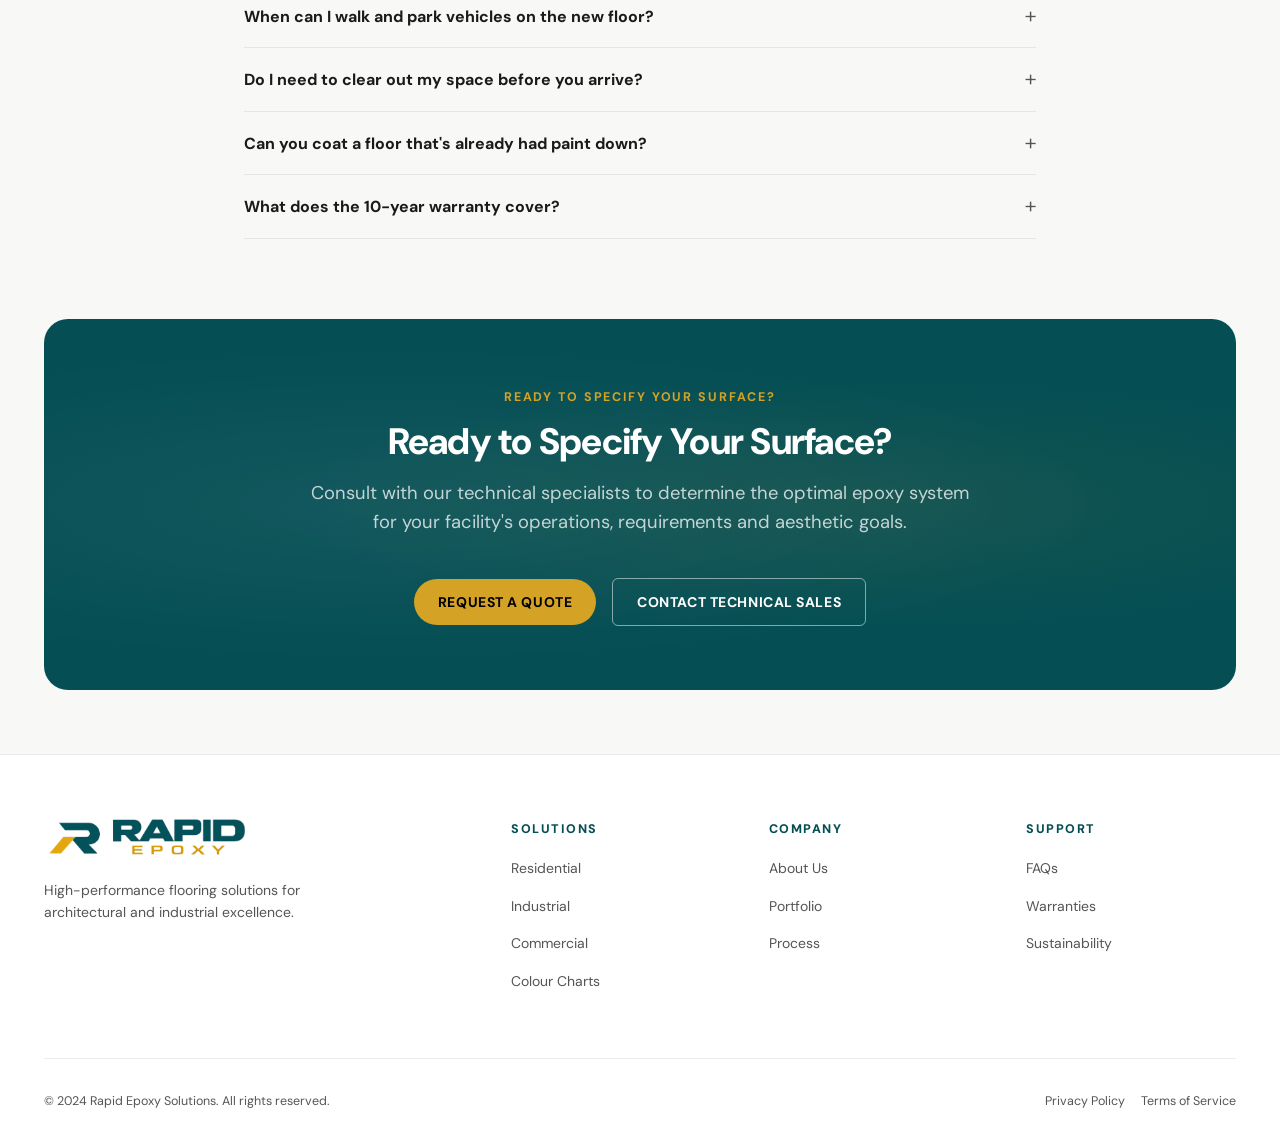
==== commit 502c2305: "Fix FAQ accordion, add FAQ to homepage, remove Zoom label from swatch badges" ====
--- a/index.html
+++ b/index.html
@@ -1071,7 +1071,7 @@
           <a href="colours.html#swatches" class="home-swatch-card" aria-label="Cookies & Cream Swatch">
             <div class="home-swatch-img-box">
               <img src="img/swatches/uf_cookies-cream.png" alt="Cookies & Cream Ultra Flake" loading="lazy">
-              <span class="swatch-zoom-badge"><svg width="12" height="12" viewBox="0 0 24 24" fill="none" stroke="currentColor" stroke-width="2.5"><circle cx="11" cy="11" r="8"/><line x1="21" y1="21" x2="16.65" y2="16.65"/><line x1="11" y1="8" x2="11" y2="14"/><line x1="8" y1="11" x2="14" y2="11"/></svg> Zoom</span>
+              <span class="swatch-zoom-badge"><svg width="12" height="12" viewBox="0 0 24 24" fill="none" stroke="currentColor" stroke-width="2.5"><circle cx="11" cy="11" r="8"/><line x1="21" y1="21" x2="16.65" y2="16.65"/><line x1="11" y1="8" x2="11" y2="14"/><line x1="8" y1="11" x2="14" y2="11"/></svg></span>
             </div>
             <div class="home-swatch-meta">
               <span class="home-swatch-name">Cookies &amp; Cream</span>
@@ -1083,7 +1083,7 @@
           <a href="colours.html#swatches" class="home-swatch-card" aria-label="Basalt Stone Swatch">
             <div class="home-swatch-img-box">
               <img src="img/swatches/hf_basalt.jpg" alt="Basalt Hyper Flake" loading="lazy">
-              <span class="swatch-zoom-badge"><svg width="12" height="12" viewBox="0 0 24 24" fill="none" stroke="currentColor" stroke-width="2.5"><circle cx="11" cy="11" r="8"/><line x1="21" y1="21" x2="16.65" y2="16.65"/><line x1="11" y1="8" x2="11" y2="14"/><line x1="8" y1="11" x2="14" y2="11"/></svg> Zoom</span>
+              <span class="swatch-zoom-badge"><svg width="12" height="12" viewBox="0 0 24 24" fill="none" stroke="currentColor" stroke-width="2.5"><circle cx="11" cy="11" r="8"/><line x1="21" y1="21" x2="16.65" y2="16.65"/><line x1="11" y1="8" x2="11" y2="14"/><line x1="8" y1="11" x2="14" y2="11"/></svg></span>
             </div>
             <div class="home-swatch-meta">
               <span class="home-swatch-name">Basalt</span>
@@ -1095,7 +1095,7 @@
           <a href="colours.html#swatches" class="home-swatch-card" aria-label="Deep Ocean Metallic Swatch">
             <div class="home-swatch-img-box">
               <img src="img/swatches/mm_deep-ocean.png" alt="Deep Ocean Metallic Marble" loading="lazy">
-              <span class="swatch-zoom-badge"><svg width="12" height="12" viewBox="0 0 24 24" fill="none" stroke="currentColor" stroke-width="2.5"><circle cx="11" cy="11" r="8"/><line x1="21" y1="21" x2="16.65" y2="16.65"/><line x1="11" y1="8" x2="11" y2="14"/><line x1="8" y1="11" x2="14" y2="11"/></svg> Zoom</span>
+              <span class="swatch-zoom-badge"><svg width="12" height="12" viewBox="0 0 24 24" fill="none" stroke="currentColor" stroke-width="2.5"><circle cx="11" cy="11" r="8"/><line x1="21" y1="21" x2="16.65" y2="16.65"/><line x1="11" y1="8" x2="11" y2="14"/><line x1="8" y1="11" x2="14" y2="11"/></svg></span>
             </div>
             <div class="home-swatch-meta">
               <span class="home-swatch-name">Deep Ocean</span>
@@ -1107,7 +1107,7 @@
           <a href="colours.html#swatches" class="home-swatch-card" aria-label="Silver Stone Swatch">
             <div class="home-swatch-img-box">
               <img src="img/swatches/hf_silver-stone.png" alt="Silver Stone Hyper Flake" loading="lazy">
-              <span class="swatch-zoom-badge"><svg width="12" height="12" viewBox="0 0 24 24" fill="none" stroke="currentColor" stroke-width="2.5"><circle cx="11" cy="11" r="8"/><line x1="21" y1="21" x2="16.65" y2="16.65"/><line x1="11" y1="8" x2="11" y2="14"/><line x1="8" y1="11" x2="14" y2="11"/></svg> Zoom</span>
+              <span class="swatch-zoom-badge"><svg width="12" height="12" viewBox="0 0 24 24" fill="none" stroke="currentColor" stroke-width="2.5"><circle cx="11" cy="11" r="8"/><line x1="21" y1="21" x2="16.65" y2="16.65"/><line x1="11" y1="8" x2="11" y2="14"/><line x1="8" y1="11" x2="14" y2="11"/></svg></span>
             </div>
             <div class="home-swatch-meta">
               <span class="home-swatch-name">Silver Stone</span>
@@ -1119,7 +1119,7 @@
           <a href="colours.html#swatches" class="home-swatch-card" aria-label="Brass Metallic Swatch">
             <div class="home-swatch-img-box">
               <img src="img/swatches/mm_brass.png" alt="Brass Metallic Marble" loading="lazy">
-              <span class="swatch-zoom-badge"><svg width="12" height="12" viewBox="0 0 24 24" fill="none" stroke="currentColor" stroke-width="2.5"><circle cx="11" cy="11" r="8"/><line x1="21" y1="21" x2="16.65" y2="16.65"/><line x1="11" y1="8" x2="11" y2="14"/><line x1="8" y1="11" x2="14" y2="11"/></svg> Zoom</span>
+              <span class="swatch-zoom-badge"><svg width="12" height="12" viewBox="0 0 24 24" fill="none" stroke="currentColor" stroke-width="2.5"><circle cx="11" cy="11" r="8"/><line x1="21" y1="21" x2="16.65" y2="16.65"/><line x1="11" y1="8" x2="11" y2="14"/><line x1="8" y1="11" x2="14" y2="11"/></svg></span>
             </div>
             <div class="home-swatch-meta">
               <span class="home-swatch-name">Brass Metallic</span>
@@ -1131,7 +1131,7 @@
           <a href="colours.html#swatches" class="home-swatch-card" aria-label="Blue Storm Swatch">
             <div class="home-swatch-img-box">
               <img src="img/swatches/uf_blue-storm.png" alt="Blue Storm Ultra Flake" loading="lazy">
-              <span class="swatch-zoom-badge"><svg width="12" height="12" viewBox="0 0 24 24" fill="none" stroke="currentColor" stroke-width="2.5"><circle cx="11" cy="11" r="8"/><line x1="21" y1="21" x2="16.65" y2="16.65"/><line x1="11" y1="8" x2="11" y2="14"/><line x1="8" y1="11" x2="14" y2="11"/></svg> Zoom</span>
+              <span class="swatch-zoom-badge"><svg width="12" height="12" viewBox="0 0 24 24" fill="none" stroke="currentColor" stroke-width="2.5"><circle cx="11" cy="11" r="8"/><line x1="21" y1="21" x2="16.65" y2="16.65"/><line x1="11" y1="8" x2="11" y2="14"/><line x1="8" y1="11" x2="14" y2="11"/></svg></span>
             </div>
             <div class="home-swatch-meta">
               <span class="home-swatch-name">Blue Storm</span>
@@ -1143,7 +1143,7 @@
           <a href="colours.html#swatches" class="home-swatch-card" aria-label="Granite Flake Swatch">
             <div class="home-swatch-img-box">
               <img src="img/swatches/uf_granite.png" alt="Granite Ultra Flake" loading="lazy">
-              <span class="swatch-zoom-badge"><svg width="12" height="12" viewBox="0 0 24 24" fill="none" stroke="currentColor" stroke-width="2.5"><circle cx="11" cy="11" r="8"/><line x1="21" y1="21" x2="16.65" y2="16.65"/><line x1="11" y1="8" x2="11" y2="14"/><line x1="8" y1="11" x2="14" y2="11"/></svg> Zoom</span>
+              <span class="swatch-zoom-badge"><svg width="12" height="12" viewBox="0 0 24 24" fill="none" stroke="currentColor" stroke-width="2.5"><circle cx="11" cy="11" r="8"/><line x1="21" y1="21" x2="16.65" y2="16.65"/><line x1="11" y1="8" x2="11" y2="14"/><line x1="8" y1="11" x2="14" y2="11"/></svg></span>
             </div>
             <div class="home-swatch-meta">
               <span class="home-swatch-name">Granite</span>
@@ -1155,7 +1155,7 @@
           <a href="colours.html#swatches" class="home-swatch-card" aria-label="Arctic Quartz Swatch">
             <div class="home-swatch-img-box">
               <img src="img/swatches/qs_arctic.png" alt="Arctic Quartz Shield" loading="lazy">
-              <span class="swatch-zoom-badge"><svg width="12" height="12" viewBox="0 0 24 24" fill="none" stroke="currentColor" stroke-width="2.5"><circle cx="11" cy="11" r="8"/><line x1="21" y1="21" x2="16.65" y2="16.65"/><line x1="11" y1="8" x2="11" y2="14"/><line x1="8" y1="11" x2="14" y2="11"/></svg> Zoom</span>
+              <span class="swatch-zoom-badge"><svg width="12" height="12" viewBox="0 0 24 24" fill="none" stroke="currentColor" stroke-width="2.5"><circle cx="11" cy="11" r="8"/><line x1="21" y1="21" x2="16.65" y2="16.65"/><line x1="11" y1="8" x2="11" y2="14"/><line x1="8" y1="11" x2="14" y2="11"/></svg></span>
             </div>
             <div class="home-swatch-meta">
               <span class="home-swatch-name">Arctic</span>
@@ -1170,7 +1170,7 @@
           <div class="home-palette-callout-left">
             <div class="home-palette-callout-thumb">
               <img src="img/charts/rapidepoxy-sample-book.webp" alt="Rapid Epoxy Sample Book &amp; Cured Discs" loading="lazy">
-              <span class="swatch-zoom-badge"><svg width="12" height="12" viewBox="0 0 24 24" fill="none" stroke="currentColor" stroke-width="2.5"><circle cx="11" cy="11" r="8"/><line x1="21" y1="21" x2="16.65" y2="16.65"/><line x1="11" y1="8" x2="11" y2="14"/><line x1="8" y1="11" x2="14" y2="11"/></svg> Zoom</span>
+              <span class="swatch-zoom-badge"><svg width="12" height="12" viewBox="0 0 24 24" fill="none" stroke="currentColor" stroke-width="2.5"><circle cx="11" cy="11" r="8"/><line x1="21" y1="21" x2="16.65" y2="16.65"/><line x1="11" y1="8" x2="11" y2="14"/><line x1="8" y1="11" x2="14" y2="11"/></svg></span>
             </div>
             <div>
               <div class="home-palette-callout-title">Can't decide on screen? Inspect physical cured samples.</div>
@@ -1186,6 +1186,75 @@
     <!-- ═══════════════════════════════════════
          CTA BANNER
     ═══════════════════════════════════════ -->
+        <!-- ═══════════════════════════════════════
+         FREQUENTLY ASKED QUESTIONS
+    ═══════════════════════════════════════ -->
+    <section class="section-faq" id="faq">
+      <div class="container faq-container">
+        <div class="faq-title-center">
+          <span class="eyebrow">— Common Inquiries</span>
+          <h2 class="section-title">Frequently Asked Questions</h2>
+          <p class="section-sub" style="margin:0 auto; max-width:48ch;">
+            Everything you need to know about our preparation, installation timeframes, curing, and 10-year warranty.
+          </p>
+        </div>
+
+        <div class="faq-accordion-list">
+
+          <div class="faq-item">
+            <button class="faq-trigger" aria-expanded="false">
+              <span>How long does a typical installation take?</span>
+              <span class="faq-trigger-icon">+</span>
+            </button>
+            <div class="faq-content">
+              <p>Most residential garage installs (up to 60m²) are completed in a single day. Larger commercial spaces or floors requiring extensive crack stitching and moisture barriers typically take 2 days. We provide a precise, fixed schedule during quoting.</p>
+            </div>
+          </div>
+
+          <div class="faq-item">
+            <button class="faq-trigger" aria-expanded="false">
+              <span>When can I walk and park vehicles on the new floor?</span>
+              <span class="faq-trigger-icon">+</span>
+            </button>
+            <div class="faq-content">
+              <p>Thanks to our fast-curing polyaspartic topcoat systems, light foot traffic is permitted after just 6 hours. You can move shelving and stored items back after 24 hours, and park full-weight passenger vehicles after 48 hours.</p>
+            </div>
+          </div>
+
+          <div class="faq-item">
+            <button class="faq-trigger" aria-expanded="false">
+              <span>Do I need to clear out my space before you arrive?</span>
+              <span class="faq-trigger-icon">+</span>
+            </button>
+            <div class="faq-content">
+              <p>Yes, the concrete slab must be cleared of vehicles, shelving, and stored gear. Our team handles 100% of the surface preparation — including diamond grinding, HEPA vacuum dust extraction, crack routing, and oil degreasing.</p>
+            </div>
+          </div>
+
+          <div class="faq-item">
+            <button class="faq-trigger" aria-expanded="false">
+              <span>Can you coat a floor that's already had paint down?</span>
+              <span class="faq-trigger-icon">+</span>
+            </button>
+            <div class="faq-content">
+              <p>Yes. Our commercial diamond grinding equipment strips away old flaking paint, sealers, and adhesives back to sound raw concrete. We then repair spalls and expansion joints before applying our 100% solids primer.</p>
+            </div>
+          </div>
+
+          <div class="faq-item">
+            <button class="faq-trigger" aria-expanded="false">
+              <span>What does the 10-year warranty cover?</span>
+              <span class="faq-trigger-icon">+</span>
+            </button>
+            <div class="faq-content">
+              <p>Our 10-year residential warranty guarantees against peeling, blistering, delamination, and hot-tyre pickup. Because we mechanically key the substrate with diamond tooling and apply 100% solids primers, our coatings form a permanent chemical bond with the concrete.</p>
+            </div>
+          </div>
+
+        </div>
+      </div>
+    </section>
+
     <section class="section-cta" id="cta">
       <div class="container">
         <div class="cta-container reveal">
@@ -1247,7 +1316,7 @@
         <div>
           <h4 class="footer-col-title">Support</h4>
           <ul class="footer-links">
-            <li><a href="about.html#contact">FAQs</a></li>
+            <li><a href="#faq">FAQs</a></li>
             <li><a href="about.html#contact">Warranties</a></li>
             <li><a href="about.html">Sustainability</a></li>
           </ul>
--- a/css/main.css
+++ b/css/main.css
@@ -1900,16 +1900,19 @@
   color: var(--color-teal);
 }
 
-.faq-icon-toggle {
+.faq-icon-toggle,
+.faq-trigger-icon {
   font-size: 1.4rem;
   line-height: 1;
   color: var(--color-muted);
   flex-shrink: 0;
-  transition: transform var(--dur-base) var(--ease-out);
+  transition: transform var(--dur-base) var(--ease-out), color var(--dur-fast);
   font-weight: 300;
-}
-
-.faq-item.is-open .faq-icon-toggle {
+  display: inline-block;
+}
+
+.faq-item.is-open .faq-icon-toggle,
+.faq-item.is-open .faq-trigger-icon {
   transform: rotate(45deg);
   color: var(--color-teal);
 }
